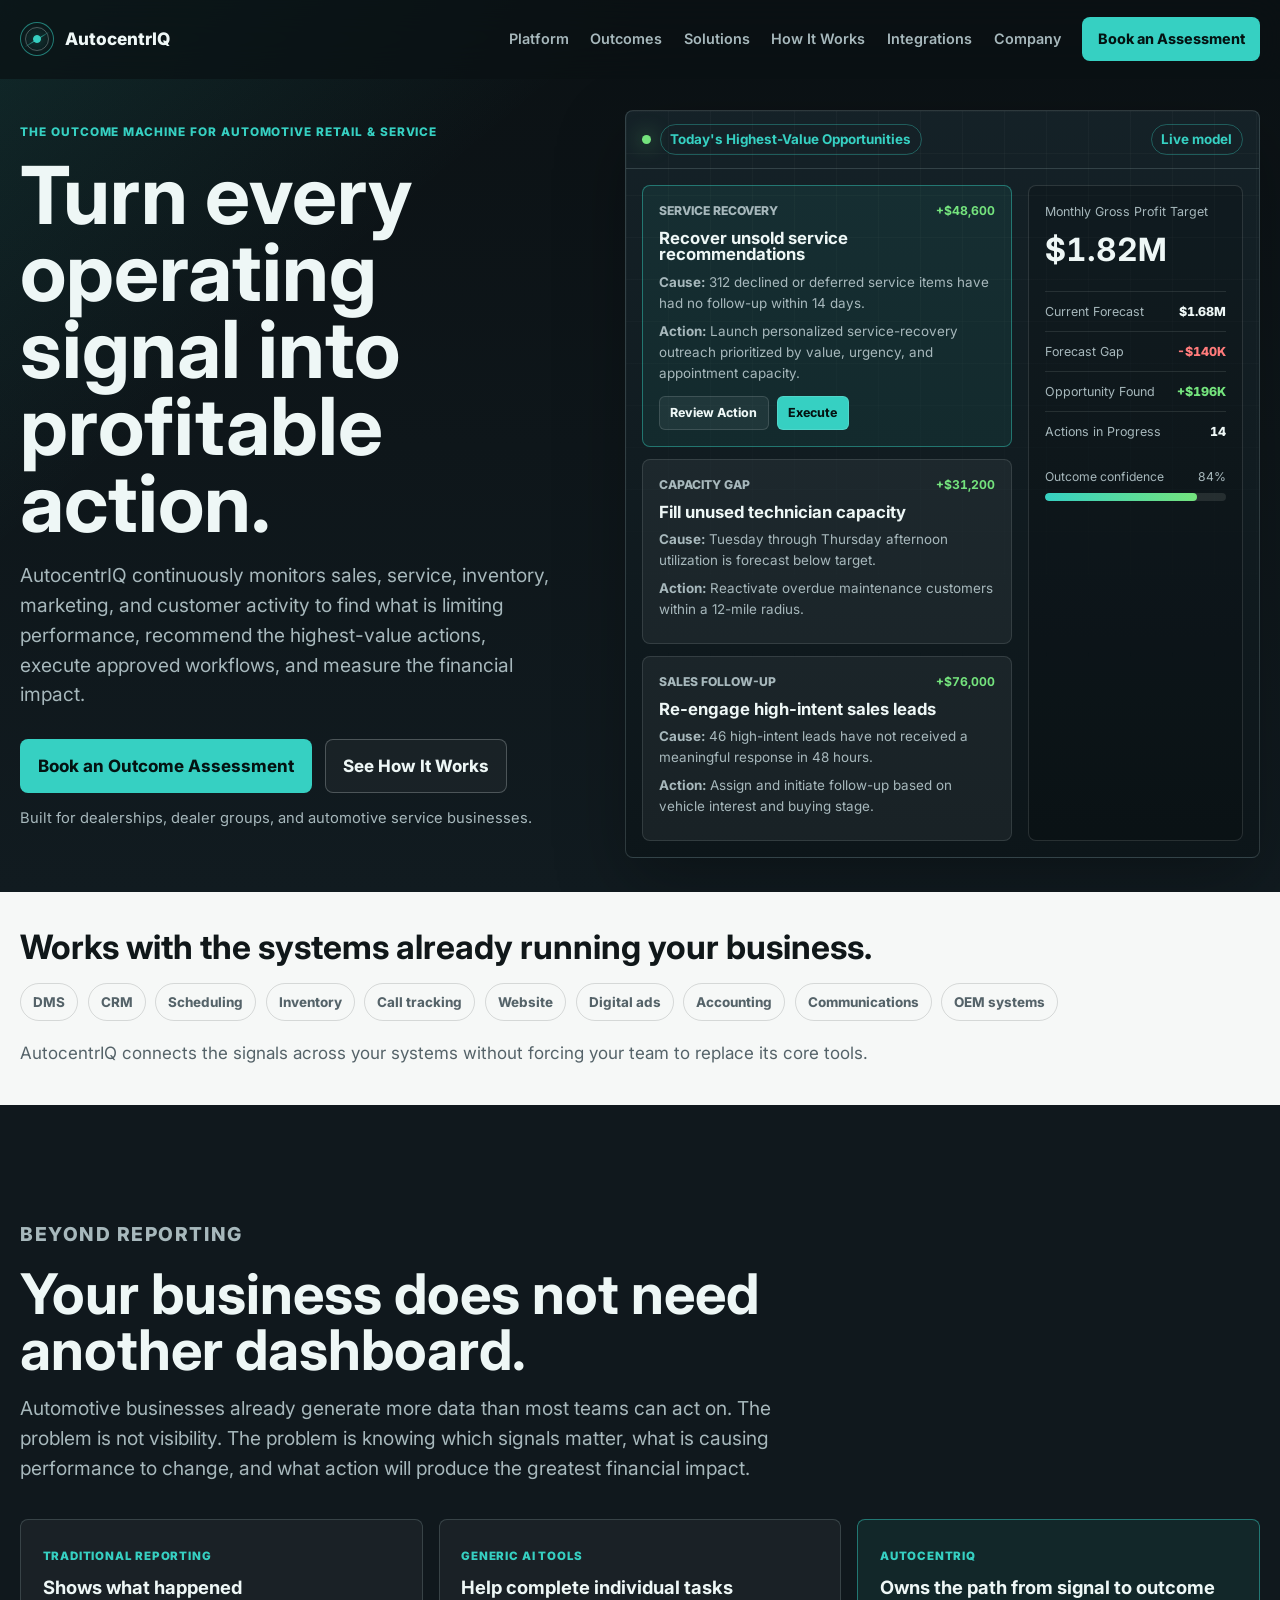
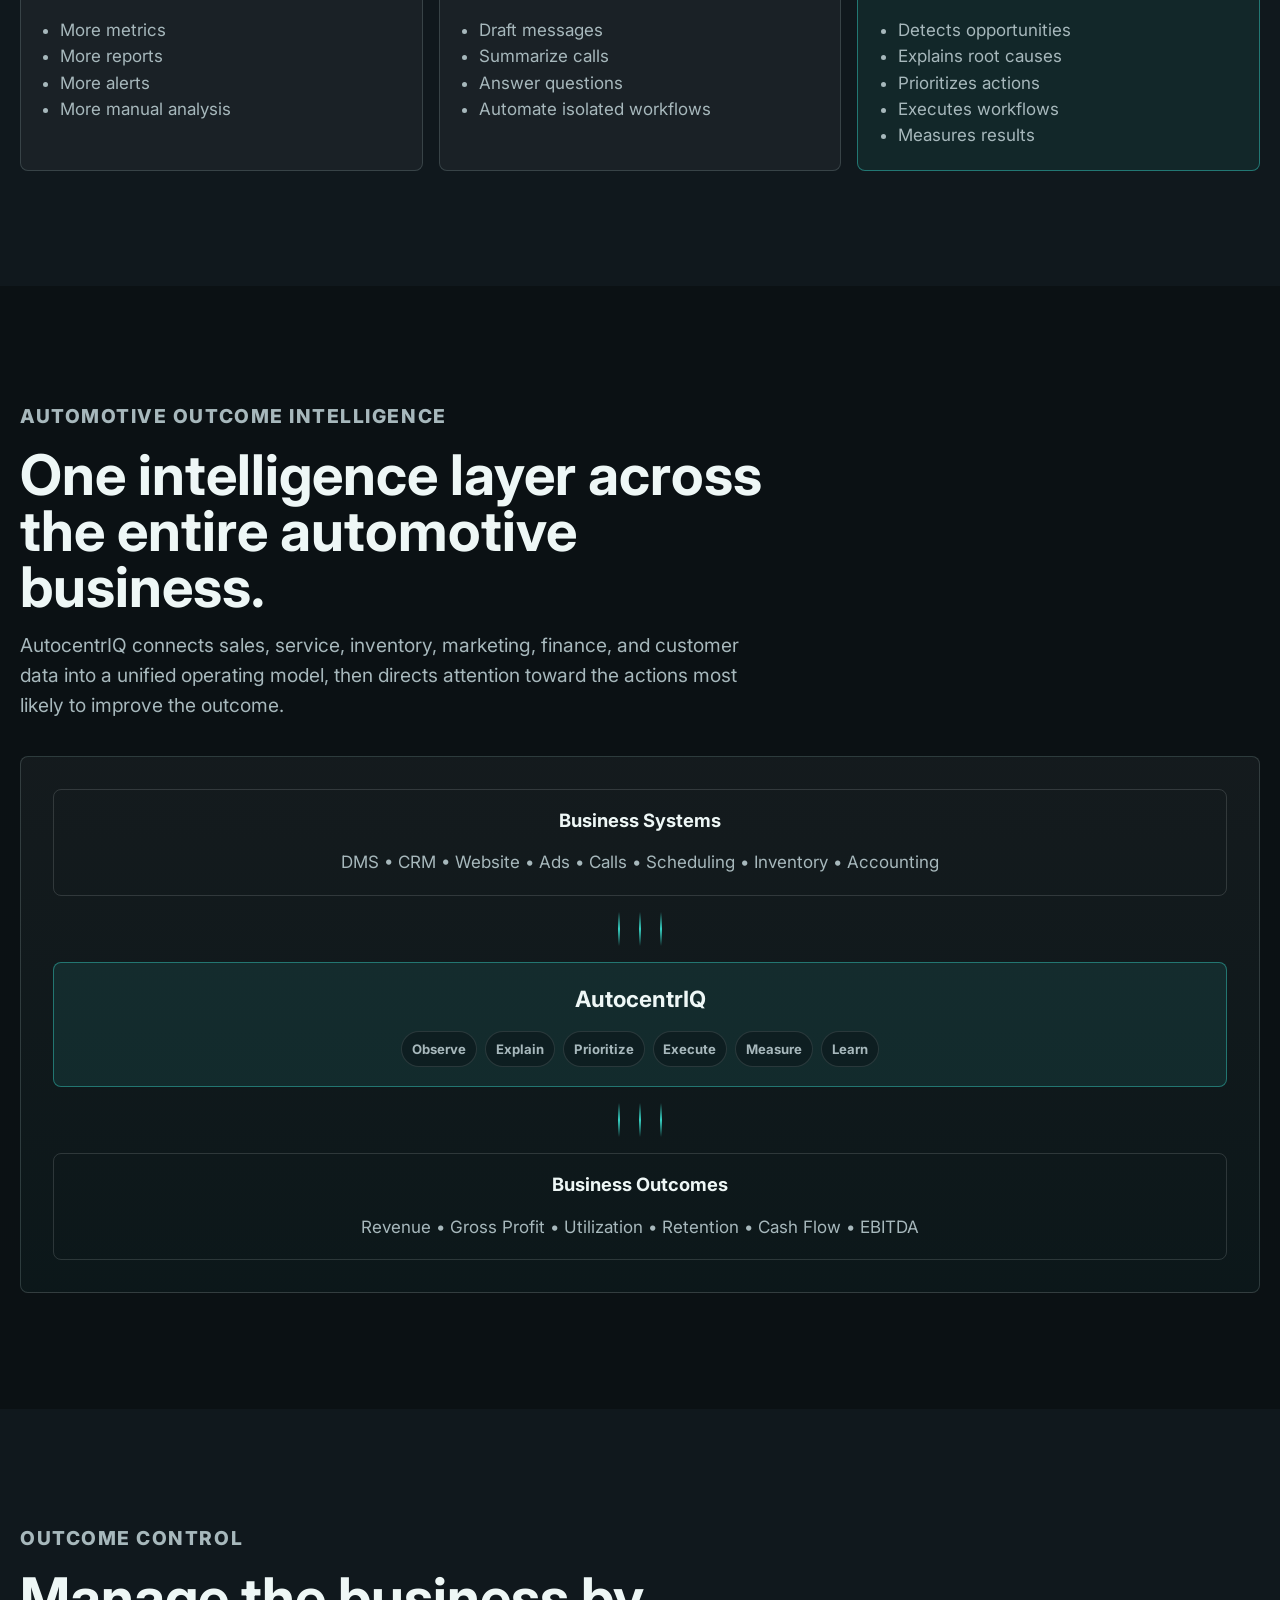
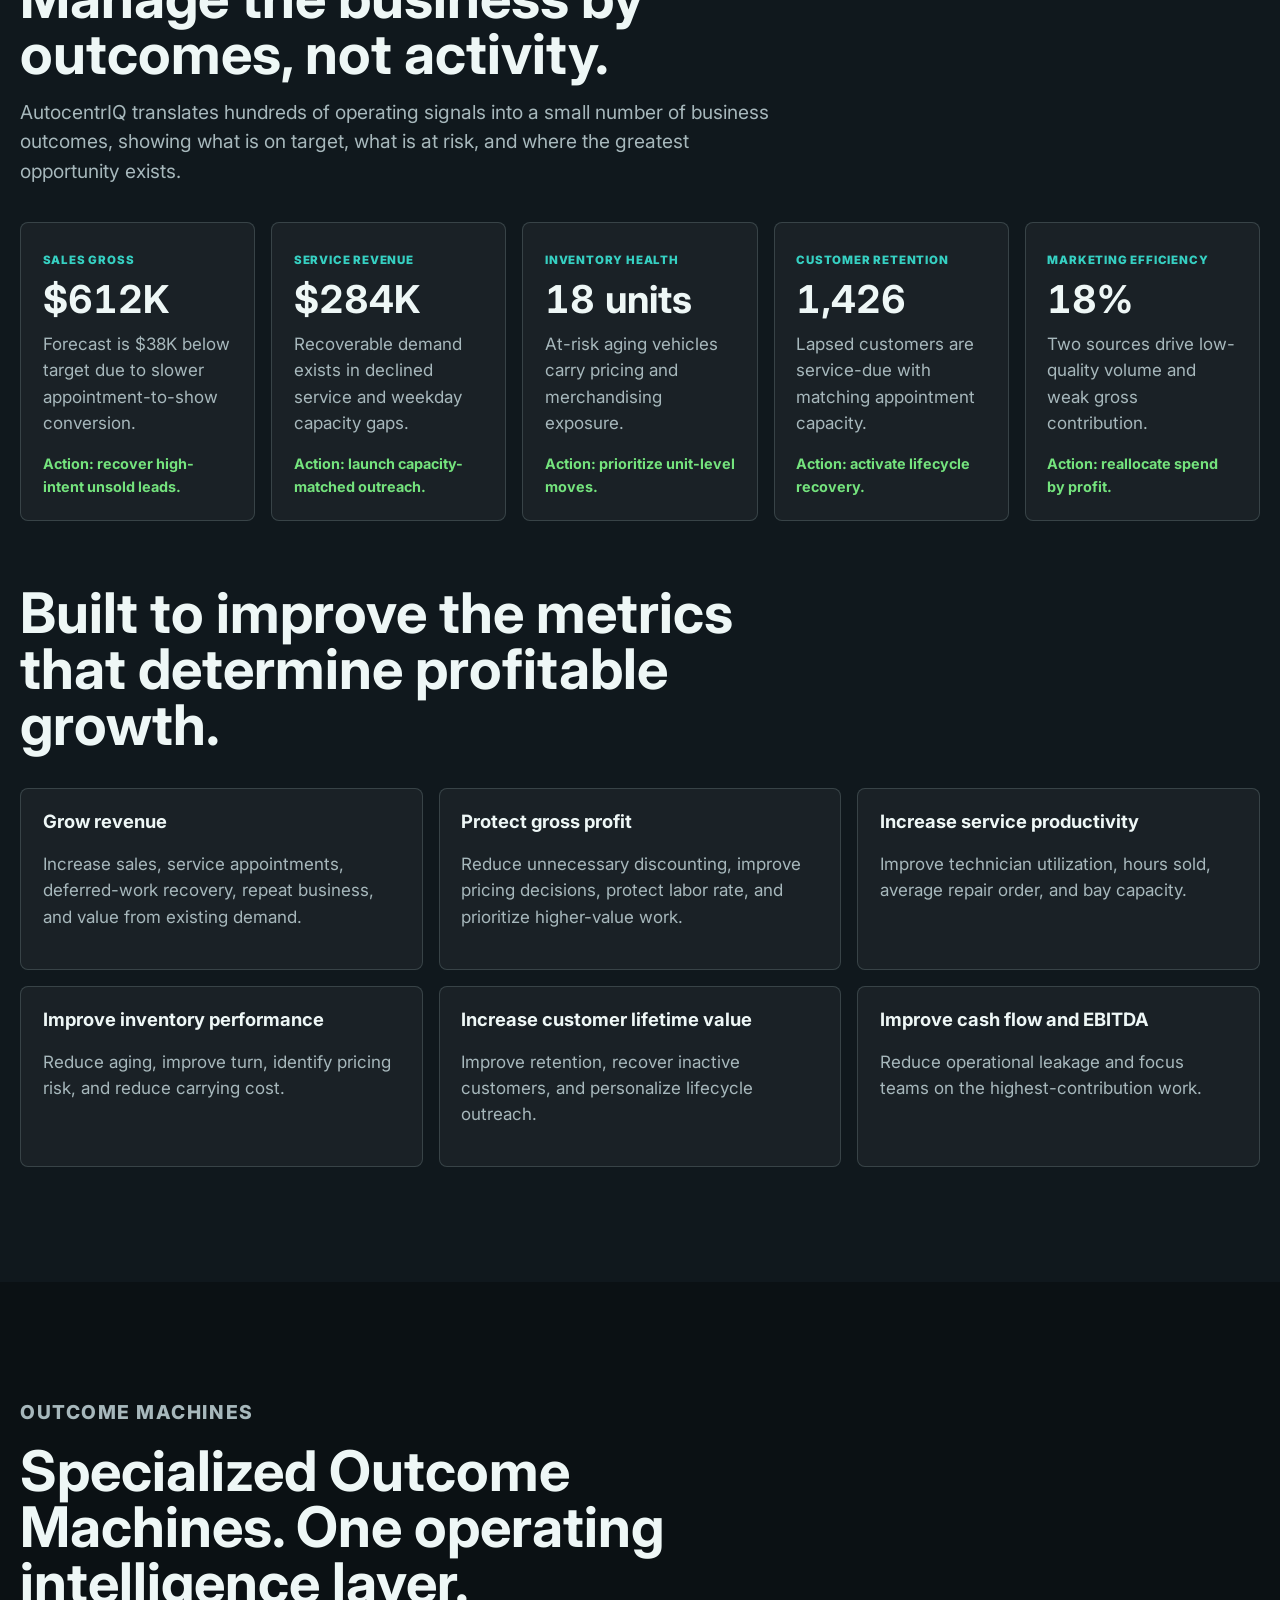
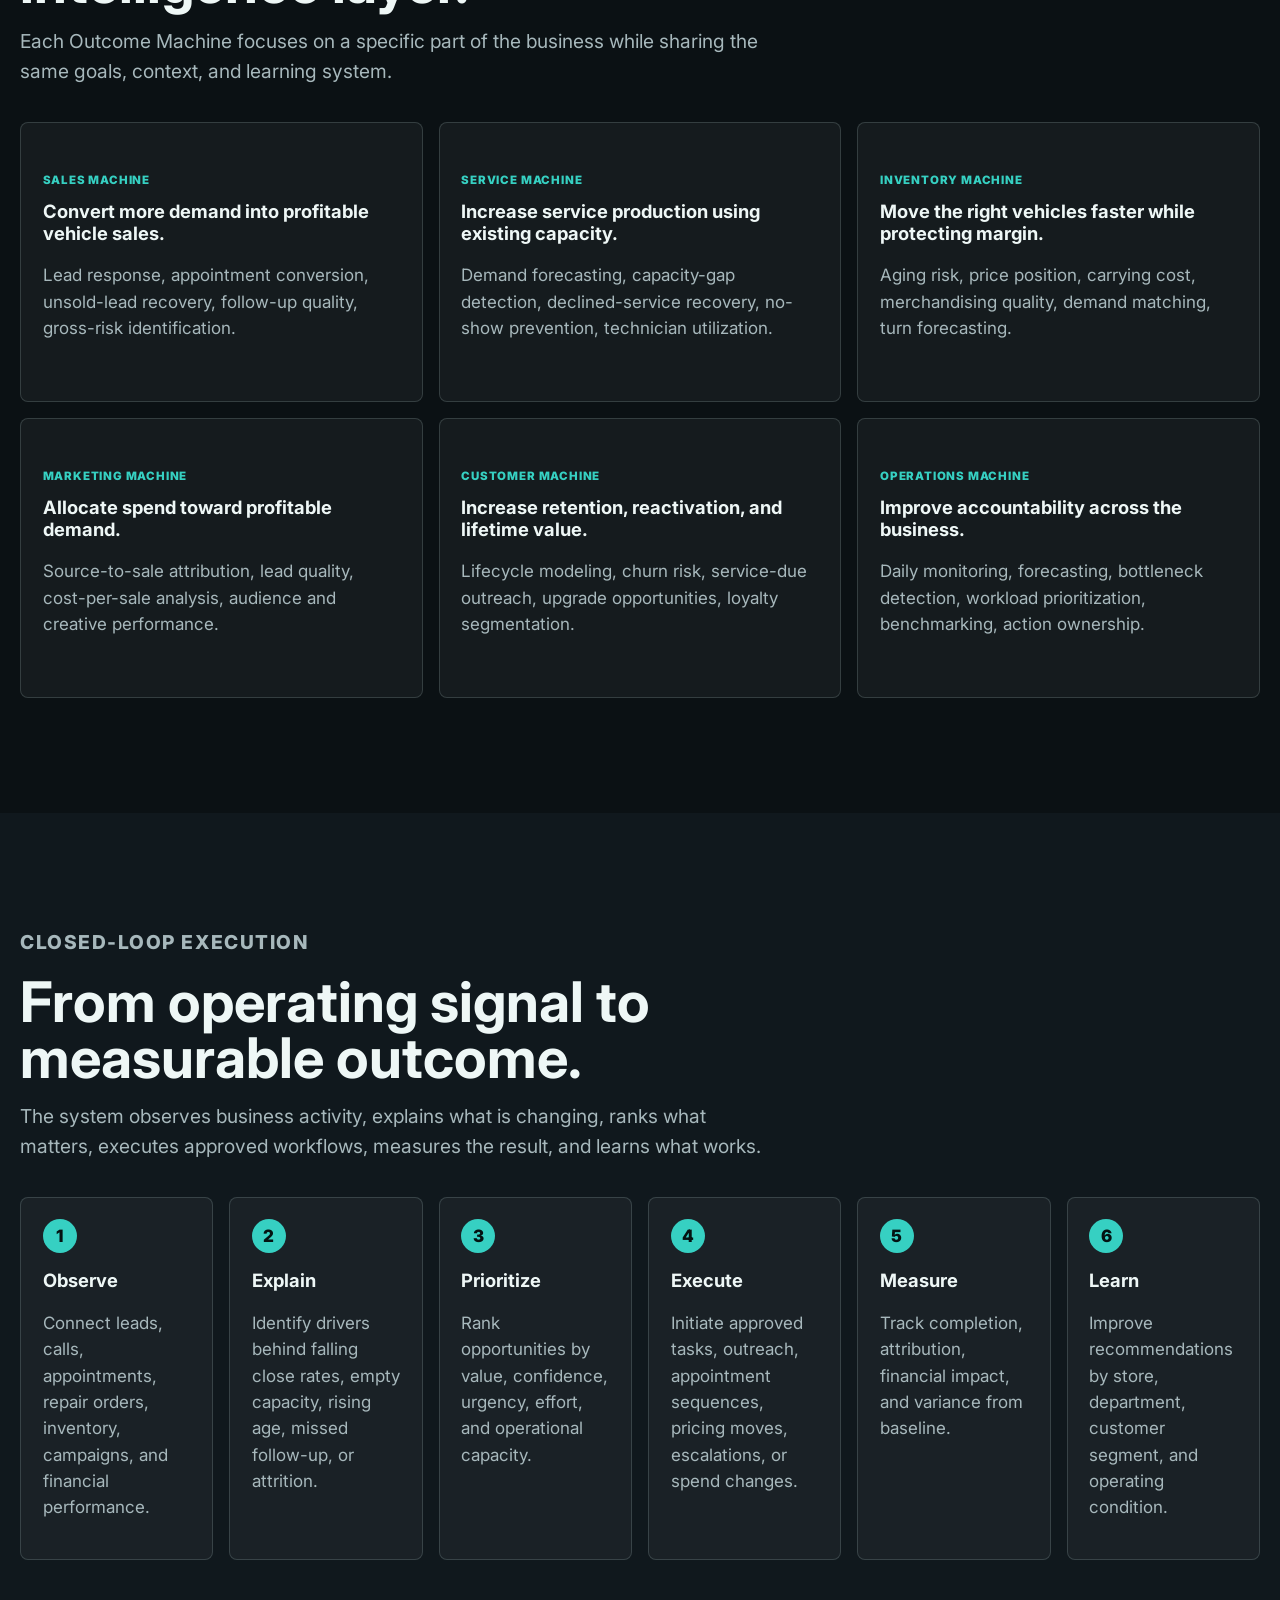
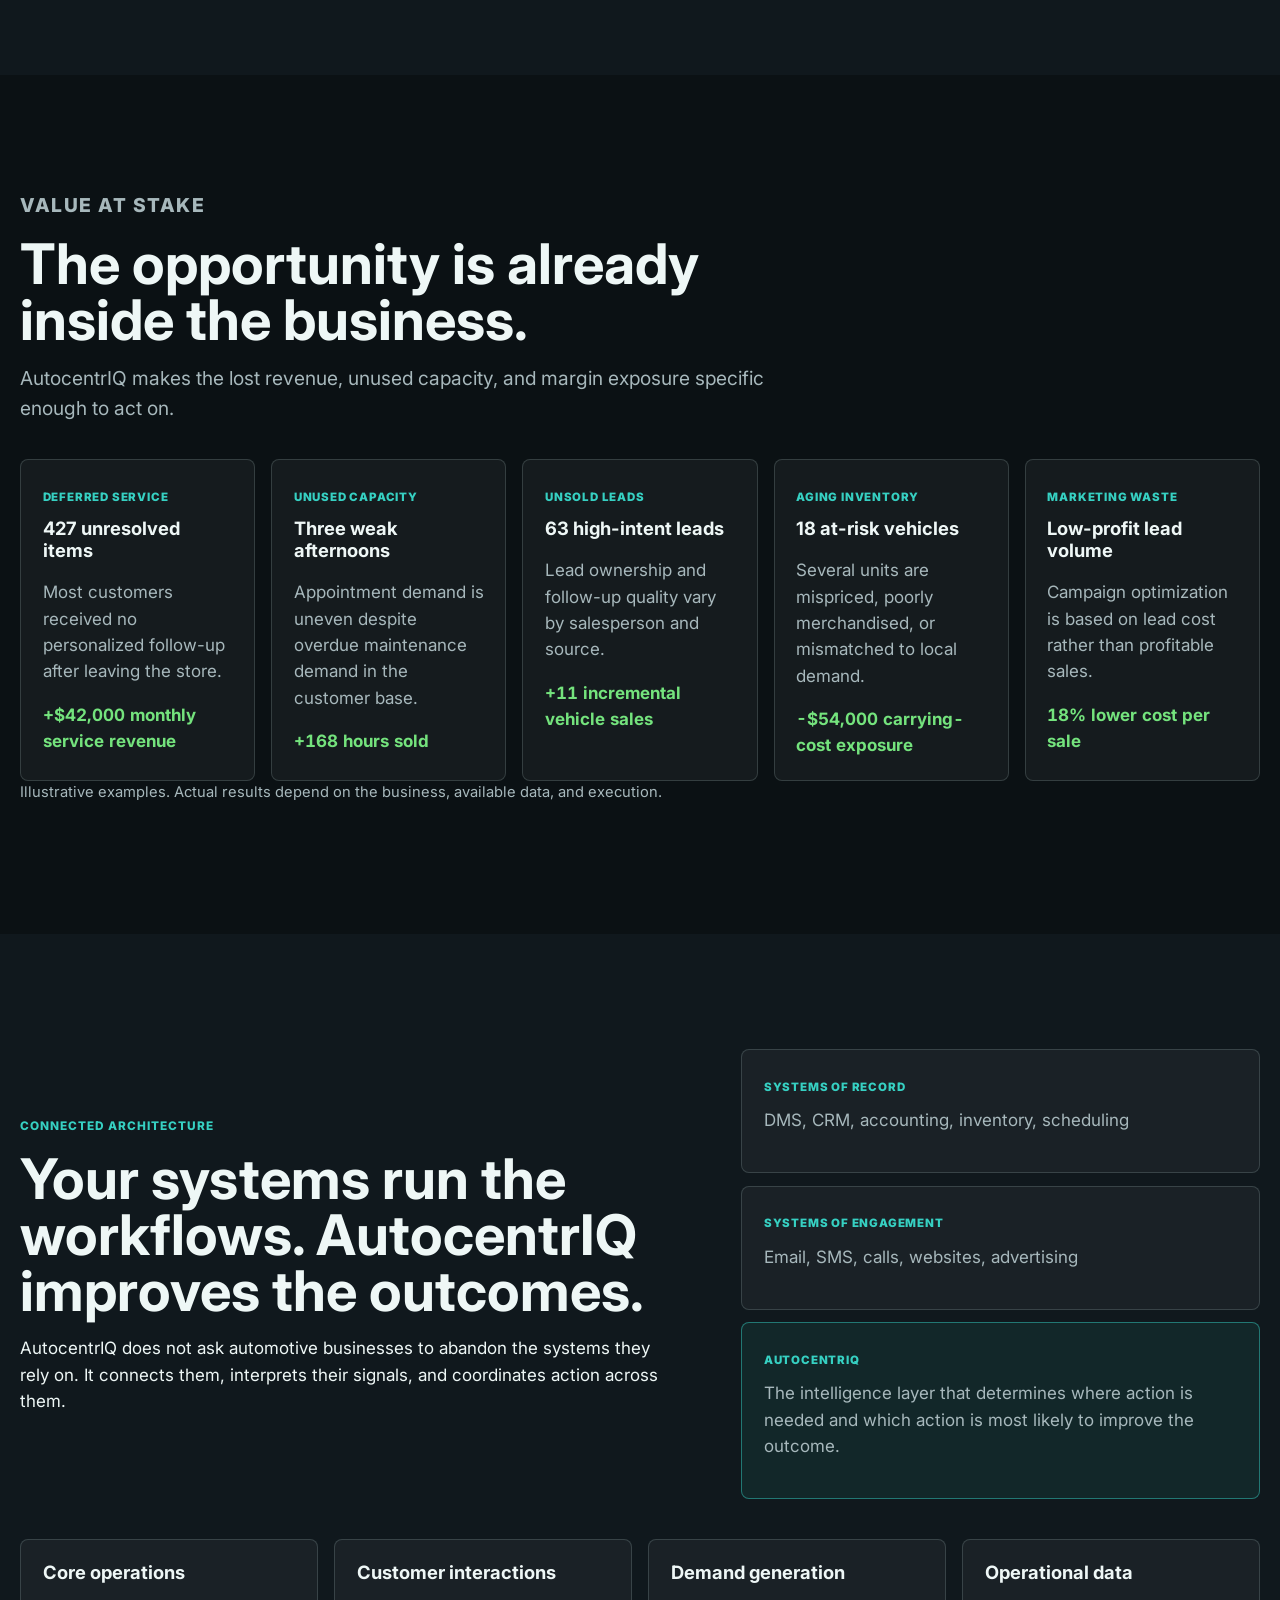
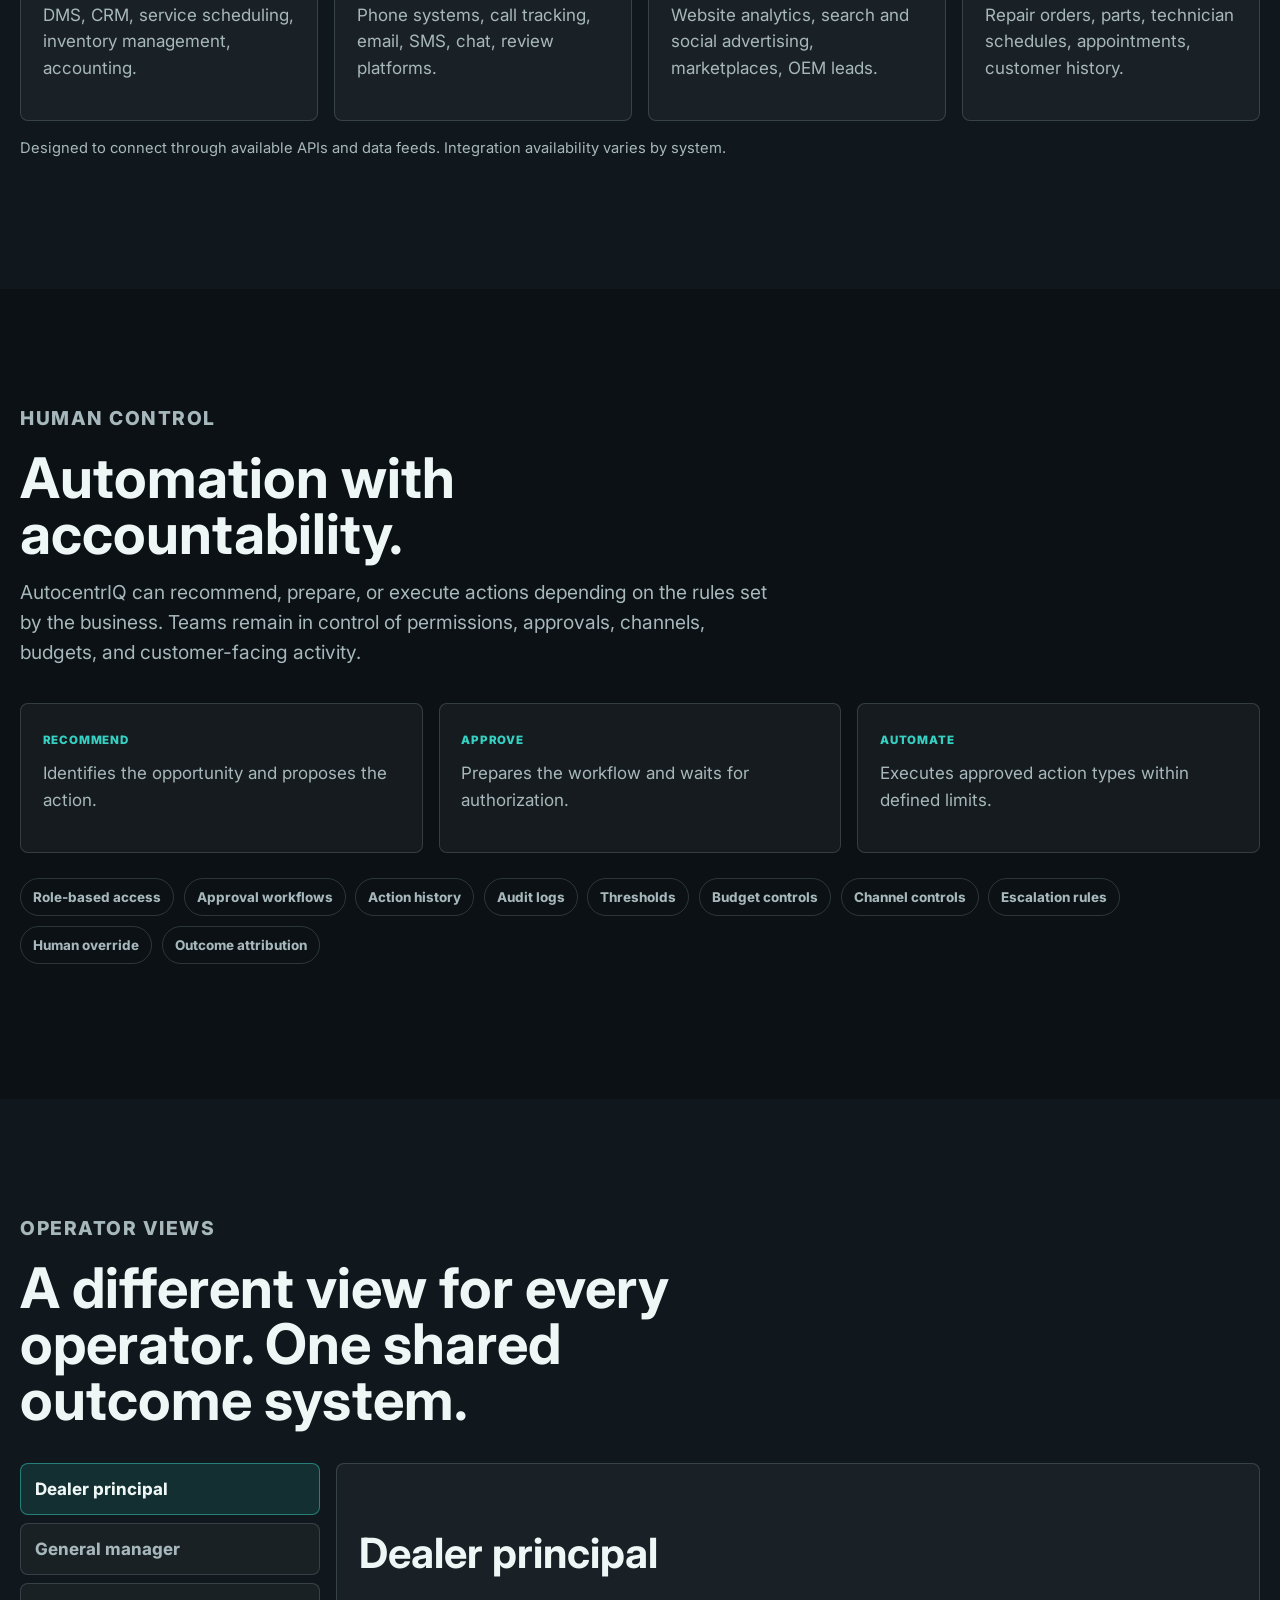
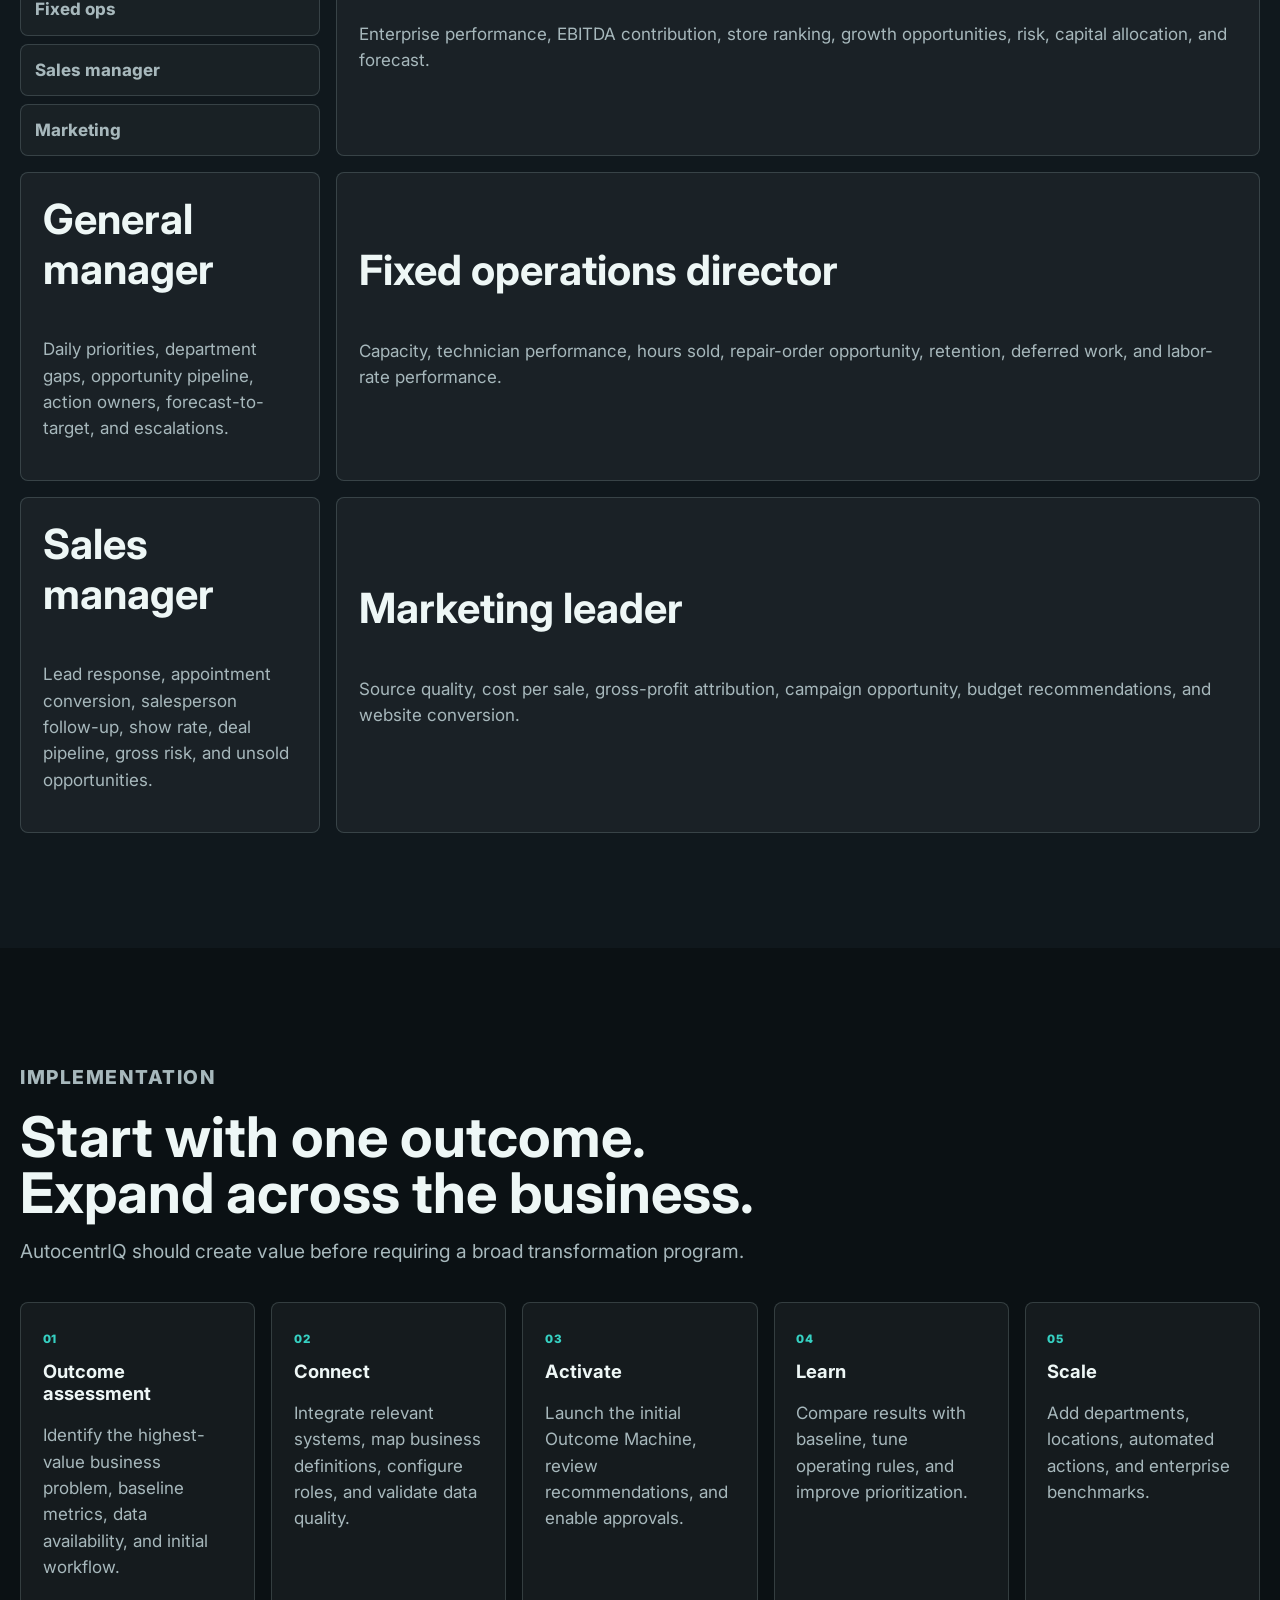
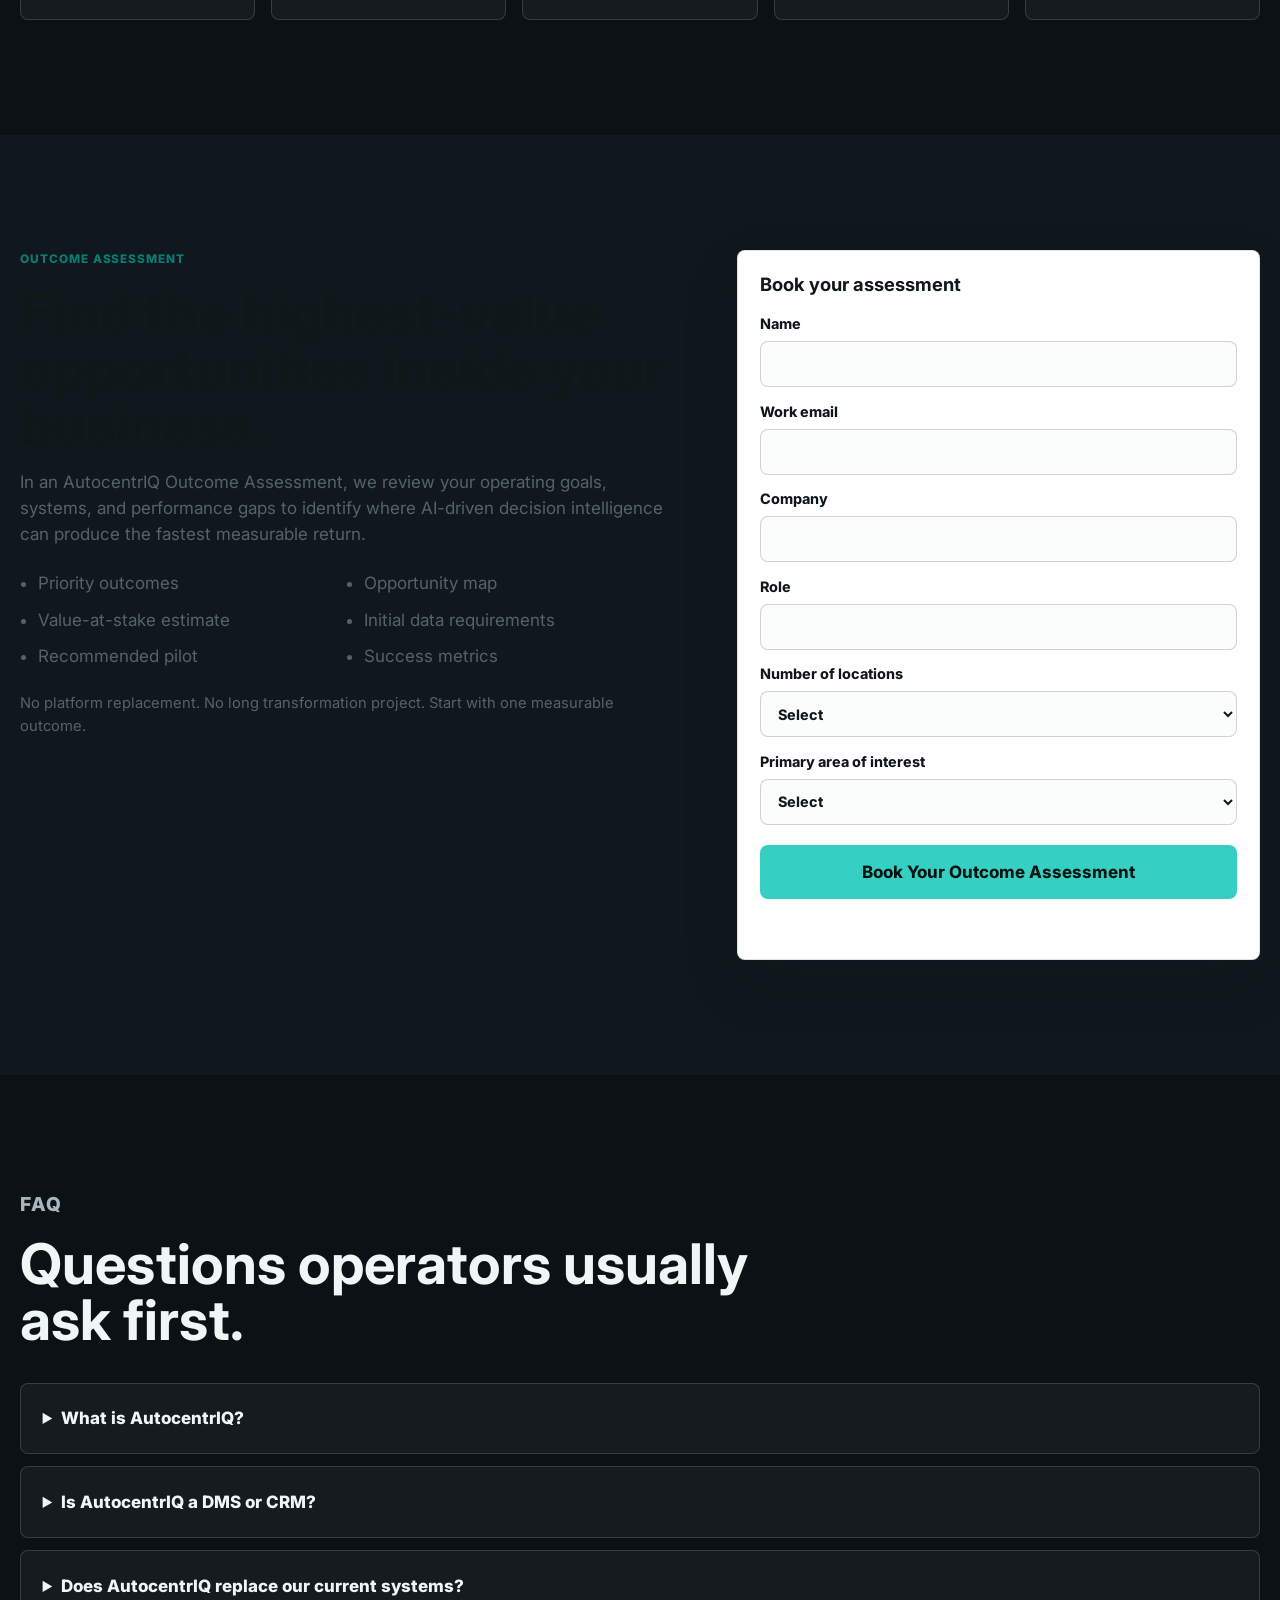
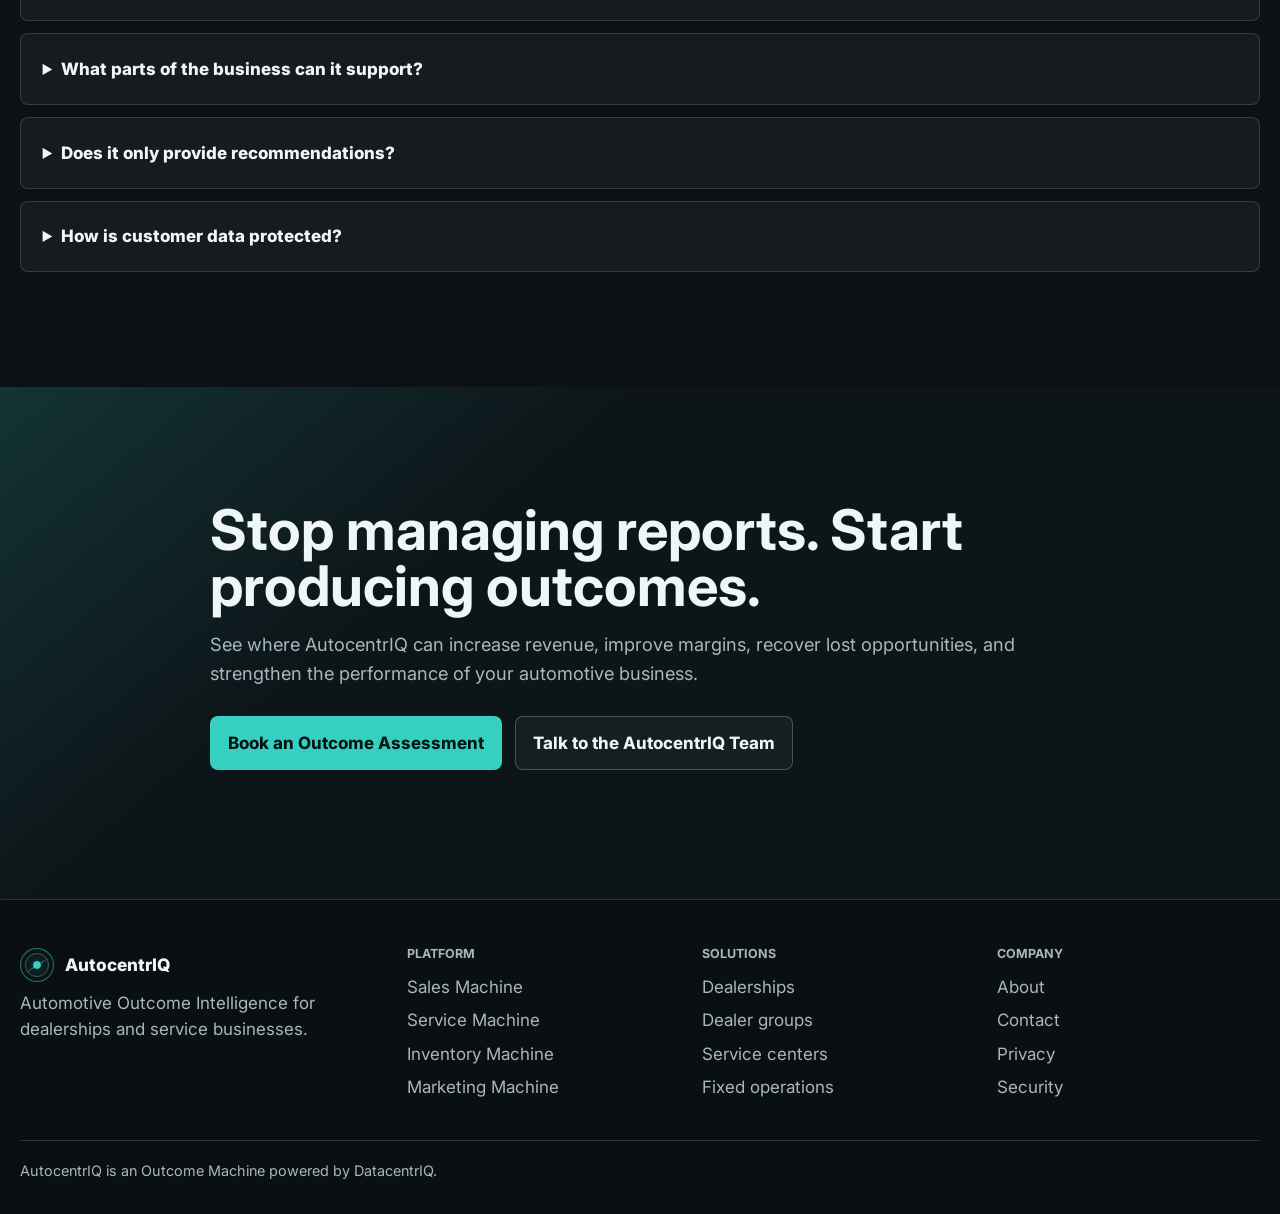
==== index.html @ 73858bc9 "Create AutocentrIQ landing page" ====
<!doctype html>
<html lang="en">
  <head>
    <meta charset="utf-8">
    <meta name="viewport" content="width=device-width, initial-scale=1">
    <title>AutocentrIQ | Automotive Outcome Intelligence</title>
    <meta
      name="description"
      content="AutocentrIQ helps dealerships and automotive service businesses increase revenue, protect margins, improve utilization, recover lost opportunities, and drive profitable growth."
    >
    <meta name="theme-color" content="#0b1114">
    <meta property="og:title" content="AutocentrIQ | Automotive Outcome Intelligence">
    <meta
      property="og:description"
      content="Turn every operating signal into profitable action with the Outcome Machine for automotive retail and service."
    >
    <meta property="og:type" content="website">
    <link rel="preconnect" href="https://fonts.googleapis.com">
    <link rel="preconnect" href="https://fonts.gstatic.com" crossorigin>
    <link href="https://fonts.googleapis.com/css2?family=Inter:wght@400;500;600;700;800&display=swap" rel="stylesheet">
    <link rel="stylesheet" href="styles.css">
    <script type="application/ld+json">
      {
        "@context": "https://schema.org",
        "@type": "SoftwareApplication",
        "name": "AutocentrIQ",
        "applicationCategory": "BusinessApplication",
        "operatingSystem": "Web",
        "description": "Automotive Outcome Intelligence for dealerships and service businesses.",
        "offers": {
          "@type": "Offer",
          "price": "0",
          "priceCurrency": "USD",
          "description": "Outcome Assessment consultation"
        }
      }
    </script>
  </head>
  <body>
    <a class="skip-link" href="#main">Skip to content</a>
    <header class="site-header" data-header>
      <nav class="nav shell" aria-label="Primary navigation">
        <a class="brand" href="#top" aria-label="AutocentrIQ home">
          <span class="brand-mark" aria-hidden="true">
            <span></span>
          </span>
          <span>AutocentrIQ</span>
        </a>
        <button class="menu-toggle" type="button" aria-expanded="false" aria-controls="mobile-menu" data-menu-toggle>
          <span class="sr-only">Open navigation</span>
          <span></span>
          <span></span>
          <span></span>
        </button>
        <div class="nav-links" id="mobile-menu" data-menu>
          <a href="#platform">Platform</a>
          <a href="#outcomes">Outcomes</a>
          <a href="#solutions">Solutions</a>
          <a href="#workflow">How It Works</a>
          <a href="#integrations">Integrations</a>
          <a href="#company">Company</a>
          <a class="button button-small button-primary" href="#assessment">Book an Assessment</a>
        </div>
      </nav>
    </header>

    <main id="main">
      <section class="hero" id="top">
        <div class="hero-grid shell">
          <div class="hero-copy">
            <p class="eyebrow">The Outcome Machine for Automotive Retail &amp; Service</p>
            <h1>Turn every operating signal into profitable action.</h1>
            <p class="hero-lede">
              AutocentrIQ continuously monitors sales, service, inventory, marketing, and customer activity to find what is limiting performance, recommend the highest-value actions, execute approved workflows, and measure the financial impact.
            </p>
            <div class="hero-actions">
              <a class="button button-primary" href="#assessment">Book an Outcome Assessment</a>
              <a class="button button-secondary" href="#workflow">See How It Works</a>
            </div>
            <p class="microcopy">Built for dealerships, dealer groups, and automotive service businesses.</p>
          </div>

          <div class="hero-visual" aria-label="AutocentrIQ product preview showing today's highest-value opportunities">
            <div class="product-shell">
              <div class="product-topbar">
                <div>
                  <span class="status-dot"></span>
                  <span>Today&apos;s Highest-Value Opportunities</span>
                </div>
                <span class="live-pill">Live model</span>
              </div>
              <div class="product-grid">
                <div class="opportunity-stack">
                  <article class="opportunity-card active">
                    <div class="card-head">
                      <span>Service Recovery</span>
                      <strong>+$48,600</strong>
                    </div>
                    <h2>Recover unsold service recommendations</h2>
                    <p><b>Cause:</b> 312 declined or deferred service items have had no follow-up within 14 days.</p>
                    <p><b>Action:</b> Launch personalized service-recovery outreach prioritized by value, urgency, and appointment capacity.</p>
                    <div class="card-actions">
                      <button type="button">Review Action</button>
                      <button type="button">Execute</button>
                    </div>
                  </article>
                  <article class="opportunity-card">
                    <div class="card-head">
                      <span>Capacity Gap</span>
                      <strong>+$31,200</strong>
                    </div>
                    <h2>Fill unused technician capacity</h2>
                    <p><b>Cause:</b> Tuesday through Thursday afternoon utilization is forecast below target.</p>
                    <p><b>Action:</b> Reactivate overdue maintenance customers within a 12-mile radius.</p>
                  </article>
                  <article class="opportunity-card">
                    <div class="card-head">
                      <span>Sales Follow-Up</span>
                      <strong>+$76,000</strong>
                    </div>
                    <h2>Re-engage high-intent sales leads</h2>
                    <p><b>Cause:</b> 46 high-intent leads have not received a meaningful response in 48 hours.</p>
                    <p><b>Action:</b> Assign and initiate follow-up based on vehicle interest and buying stage.</p>
                  </article>
                </div>
                <aside class="forecast-panel">
                  <p>Monthly Gross Profit Target</p>
                  <strong>$1.82M</strong>
                  <dl>
                    <div><dt>Current Forecast</dt><dd>$1.68M</dd></div>
                    <div><dt>Forecast Gap</dt><dd class="risk">-$140K</dd></div>
                    <div><dt>Opportunity Found</dt><dd class="positive">+$196K</dd></div>
                    <div><dt>Actions in Progress</dt><dd>14</dd></div>
                  </dl>
                  <div class="progress-label">
                    <span>Outcome confidence</span>
                    <span>84%</span>
                  </div>
                  <div class="progress-bar" aria-hidden="true"><span></span></div>
                </aside>
              </div>
            </div>
          </div>
        </div>
      </section>

      <section class="integration-strip" aria-labelledby="systems-headline">
        <div class="shell">
          <h2 id="systems-headline">Works with the systems already running your business.</h2>
          <div class="system-grid">
            <span>DMS</span><span>CRM</span><span>Scheduling</span><span>Inventory</span><span>Call tracking</span>
            <span>Website</span><span>Digital ads</span><span>Accounting</span><span>Communications</span><span>OEM systems</span>
          </div>
          <p>AutocentrIQ connects the signals across your systems without forcing your team to replace its core tools.</p>
        </div>
      </section>

      <section class="section" id="platform">
        <div class="shell">
          <div class="section-intro">
            <p class="eyebrow">Beyond reporting</p>
            <h2>Your business does not need another dashboard.</h2>
            <p>Automotive businesses already generate more data than most teams can act on. The problem is not visibility. The problem is knowing which signals matter, what is causing performance to change, and what action will produce the greatest financial impact.</p>
          </div>
          <div class="comparison-grid">
            <article>
              <span>Traditional reporting</span>
              <h3>Shows what happened</h3>
              <ul>
                <li>More metrics</li>
                <li>More reports</li>
                <li>More alerts</li>
                <li>More manual analysis</li>
              </ul>
            </article>
            <article>
              <span>Generic AI tools</span>
              <h3>Help complete individual tasks</h3>
              <ul>
                <li>Draft messages</li>
                <li>Summarize calls</li>
                <li>Answer questions</li>
                <li>Automate isolated workflows</li>
              </ul>
            </article>
            <article class="featured-card">
              <span>AutocentrIQ</span>
              <h3>Owns the path from signal to outcome</h3>
              <ul>
                <li>Detects opportunities</li>
                <li>Explains root causes</li>
                <li>Prioritizes actions</li>
                <li>Executes workflows</li>
                <li>Measures results</li>
              </ul>
            </article>
          </div>
        </div>
      </section>

      <section class="section architecture">
        <div class="shell">
          <div class="section-intro">
            <p class="eyebrow">Automotive Outcome Intelligence</p>
            <h2>One intelligence layer across the entire automotive business.</h2>
            <p>AutocentrIQ connects sales, service, inventory, marketing, finance, and customer data into a unified operating model, then directs attention toward the actions most likely to improve the outcome.</p>
          </div>
          <div class="signal-diagram" role="img" aria-label="Business systems flow into AutocentrIQ, which observes, explains, prioritizes, executes, measures, and learns to produce business outcomes.">
            <div class="diagram-row">
              <h3>Business Systems</h3>
              <p>DMS • CRM • Website • Ads • Calls • Scheduling • Inventory • Accounting</p>
            </div>
            <div class="flow-lines" aria-hidden="true"><span></span><span></span><span></span></div>
            <div class="iq-layer">
              <strong>AutocentrIQ</strong>
              <div>
                <span>Observe</span><span>Explain</span><span>Prioritize</span><span>Execute</span><span>Measure</span><span>Learn</span>
              </div>
            </div>
            <div class="flow-lines down" aria-hidden="true"><span></span><span></span><span></span></div>
            <div class="diagram-row outcomes-row">
              <h3>Business Outcomes</h3>
              <p>Revenue • Gross Profit • Utilization • Retention • Cash Flow • EBITDA</p>
            </div>
          </div>
        </div>
      </section>

      <section class="section dashboard-section" id="outcomes">
        <div class="shell">
          <div class="section-intro">
            <p class="eyebrow">Outcome control</p>
            <h2>Manage the business by outcomes, not activity.</h2>
            <p>AutocentrIQ translates hundreds of operating signals into a small number of business outcomes, showing what is on target, what is at risk, and where the greatest opportunity exists.</p>
          </div>
          <div class="dashboard-grid">
            <article>
              <span>Sales Gross</span>
              <strong>$612K</strong>
              <p>Forecast is $38K below target due to slower appointment-to-show conversion.</p>
              <b>Action: recover high-intent unsold leads.</b>
            </article>
            <article>
              <span>Service Revenue</span>
              <strong>$284K</strong>
              <p>Recoverable demand exists in declined service and weekday capacity gaps.</p>
              <b>Action: launch capacity-matched outreach.</b>
            </article>
            <article>
              <span>Inventory Health</span>
              <strong>18 units</strong>
              <p>At-risk aging vehicles carry pricing and merchandising exposure.</p>
              <b>Action: prioritize unit-level moves.</b>
            </article>
            <article>
              <span>Customer Retention</span>
              <strong>1,426</strong>
              <p>Lapsed customers are service-due with matching appointment capacity.</p>
              <b>Action: activate lifecycle recovery.</b>
            </article>
            <article>
              <span>Marketing Efficiency</span>
              <strong>18%</strong>
              <p>Two sources drive low-quality volume and weak gross contribution.</p>
              <b>Action: reallocate spend by profit.</b>
            </article>
          </div>

          <div class="outcome-list">
            <div class="section-intro compact">
              <h2>Built to improve the metrics that determine profitable growth.</h2>
            </div>
            <div class="outcome-grid">
              <article><h3>Grow revenue</h3><p>Increase sales, service appointments, deferred-work recovery, repeat business, and value from existing demand.</p></article>
              <article><h3>Protect gross profit</h3><p>Reduce unnecessary discounting, improve pricing decisions, protect labor rate, and prioritize higher-value work.</p></article>
              <article><h3>Increase service productivity</h3><p>Improve technician utilization, hours sold, average repair order, and bay capacity.</p></article>
              <article><h3>Improve inventory performance</h3><p>Reduce aging, improve turn, identify pricing risk, and reduce carrying cost.</p></article>
              <article><h3>Increase customer lifetime value</h3><p>Improve retention, recover inactive customers, and personalize lifecycle outreach.</p></article>
              <article><h3>Improve cash flow and EBITDA</h3><p>Reduce operational leakage and focus teams on the highest-contribution work.</p></article>
            </div>
          </div>
        </div>
      </section>

      <section class="section machines" id="solutions">
        <div class="shell">
          <div class="section-intro">
            <p class="eyebrow">Outcome Machines</p>
            <h2>Specialized Outcome Machines. One operating intelligence layer.</h2>
            <p>Each Outcome Machine focuses on a specific part of the business while sharing the same goals, context, and learning system.</p>
          </div>
          <div class="machine-grid">
            <button class="machine-card" type="button" aria-expanded="false">
              <span>Sales Machine</span>
              <h3>Convert more demand into profitable vehicle sales.</h3>
              <p>Lead response, appointment conversion, unsold-lead recovery, follow-up quality, gross-risk identification.</p>
              <div><b>Sample action:</b> reassign 22 high-intent leads worth +$64K gross opportunity.</div>
            </button>
            <button class="machine-card" type="button" aria-expanded="false">
              <span>Service Machine</span>
              <h3>Increase service production using existing capacity.</h3>
              <p>Demand forecasting, capacity-gap detection, declined-service recovery, no-show prevention, technician utilization.</p>
              <div><b>Sample action:</b> fill 42 open labor hours with overdue maintenance demand.</div>
            </button>
            <button class="machine-card" type="button" aria-expanded="false">
              <span>Inventory Machine</span>
              <h3>Move the right vehicles faster while protecting margin.</h3>
              <p>Aging risk, price position, carrying cost, merchandising quality, demand matching, turn forecasting.</p>
              <div><b>Sample action:</b> protect $54K in carrying-cost exposure across 18 units.</div>
            </button>
            <button class="machine-card" type="button" aria-expanded="false">
              <span>Marketing Machine</span>
              <h3>Allocate spend toward profitable demand.</h3>
              <p>Source-to-sale attribution, lead quality, cost-per-sale analysis, audience and creative performance.</p>
              <div><b>Sample action:</b> shift budget from low-conversion volume to high-gross sources.</div>
            </button>
            <button class="machine-card" type="button" aria-expanded="false">
              <span>Customer Machine</span>
              <h3>Increase retention, reactivation, and lifetime value.</h3>
              <p>Lifecycle modeling, churn risk, service-due outreach, upgrade opportunities, loyalty segmentation.</p>
              <div><b>Sample action:</b> reactivate 1,426 lapsed customers by service need and value.</div>
            </button>
            <button class="machine-card" type="button" aria-expanded="false">
              <span>Operations Machine</span>
              <h3>Improve accountability across the business.</h3>
              <p>Daily monitoring, forecasting, bottleneck detection, workload prioritization, benchmarking, action ownership.</p>
              <div><b>Sample action:</b> focus managers on the six gaps driving this month&apos;s EBITDA miss.</div>
            </button>
          </div>
        </div>
      </section>

      <section class="section workflow" id="workflow">
        <div class="shell">
          <div class="section-intro">
            <p class="eyebrow">Closed-loop execution</p>
            <h2>From operating signal to measurable outcome.</h2>
            <p>The system observes business activity, explains what is changing, ranks what matters, executes approved workflows, measures the result, and learns what works.</p>
          </div>
          <ol class="loop" aria-label="AutocentrIQ outcome loop">
            <li><span>1</span><h3>Observe</h3><p>Connect leads, calls, appointments, repair orders, inventory, campaigns, and financial performance.</p></li>
            <li><span>2</span><h3>Explain</h3><p>Identify drivers behind falling close rates, empty capacity, rising age, missed follow-up, or attrition.</p></li>
            <li><span>3</span><h3>Prioritize</h3><p>Rank opportunities by value, confidence, urgency, effort, and operational capacity.</p></li>
            <li><span>4</span><h3>Execute</h3><p>Initiate approved tasks, outreach, appointment sequences, pricing moves, escalations, or spend changes.</p></li>
            <li><span>5</span><h3>Measure</h3><p>Track completion, attribution, financial impact, and variance from baseline.</p></li>
            <li><span>6</span><h3>Learn</h3><p>Improve recommendations by store, department, customer segment, and operating condition.</p></li>
          </ol>
        </div>
      </section>

      <section class="section opportunity-section">
        <div class="shell">
          <div class="section-intro">
            <p class="eyebrow">Value at stake</p>
            <h2>The opportunity is already inside the business.</h2>
            <p>AutocentrIQ makes the lost revenue, unused capacity, and margin exposure specific enough to act on.</p>
          </div>
          <div class="example-grid">
            <article><span>Deferred service</span><h3>427 unresolved items</h3><p>Most customers received no personalized follow-up after leaving the store.</p><strong>+$42,000 monthly service revenue</strong></article>
            <article><span>Unused capacity</span><h3>Three weak afternoons</h3><p>Appointment demand is uneven despite overdue maintenance demand in the customer base.</p><strong>+168 hours sold</strong></article>
            <article><span>Unsold leads</span><h3>63 high-intent leads</h3><p>Lead ownership and follow-up quality vary by salesperson and source.</p><strong>+11 incremental vehicle sales</strong></article>
            <article><span>Aging inventory</span><h3>18 at-risk vehicles</h3><p>Several units are mispriced, poorly merchandised, or mismatched to local demand.</p><strong>-$54,000 carrying-cost exposure</strong></article>
            <article><span>Marketing waste</span><h3>Low-profit lead volume</h3><p>Campaign optimization is based on lead cost rather than profitable sales.</p><strong>18% lower cost per sale</strong></article>
          </div>
          <p class="disclaimer">Illustrative examples. Actual results depend on the business, available data, and execution.</p>
        </div>
      </section>

      <section class="section systems" id="integrations">
        <div class="shell split">
          <div>
            <p class="eyebrow">Connected architecture</p>
            <h2>Your systems run the workflows. AutocentrIQ improves the outcomes.</h2>
            <p>AutocentrIQ does not ask automotive businesses to abandon the systems they rely on. It connects them, interprets their signals, and coordinates action across them.</p>
          </div>
          <div class="stack-visual">
            <article><span>Systems of record</span><p>DMS, CRM, accounting, inventory, scheduling</p></article>
            <article><span>Systems of engagement</span><p>Email, SMS, calls, websites, advertising</p></article>
            <article class="featured-card"><span>AutocentrIQ</span><p>The intelligence layer that determines where action is needed and which action is most likely to improve the outcome.</p></article>
          </div>
        </div>
        <div class="shell integration-groups">
          <article><h3>Core operations</h3><p>DMS, CRM, service scheduling, inventory management, accounting.</p></article>
          <article><h3>Customer interactions</h3><p>Phone systems, call tracking, email, SMS, chat, review platforms.</p></article>
          <article><h3>Demand generation</h3><p>Website analytics, search and social advertising, marketplaces, OEM leads.</p></article>
          <article><h3>Operational data</h3><p>Repair orders, parts, technician schedules, appointments, customer history.</p></article>
        </div>
        <div class="shell">
          <p class="integration-note">Designed to connect through available APIs and data feeds. Integration availability varies by system.</p>
        </div>
      </section>

      <section class="section governance">
        <div class="shell">
          <div class="section-intro">
            <p class="eyebrow">Human control</p>
            <h2>Automation with accountability.</h2>
            <p>AutocentrIQ can recommend, prepare, or execute actions depending on the rules set by the business. Teams remain in control of permissions, approvals, channels, budgets, and customer-facing activity.</p>
          </div>
          <div class="mode-grid">
            <article><span>Recommend</span><p>Identifies the opportunity and proposes the action.</p></article>
            <article><span>Approve</span><p>Prepares the workflow and waits for authorization.</p></article>
            <article><span>Automate</span><p>Executes approved action types within defined limits.</p></article>
          </div>
          <div class="governance-list">
            <span>Role-based access</span><span>Approval workflows</span><span>Action history</span><span>Audit logs</span><span>Thresholds</span><span>Budget controls</span><span>Channel controls</span><span>Escalation rules</span><span>Human override</span><span>Outcome attribution</span>
          </div>
        </div>
      </section>

      <section class="section roles" aria-labelledby="roles-title">
        <div class="shell">
          <div class="section-intro">
            <p class="eyebrow">Operator views</p>
            <h2 id="roles-title">A different view for every operator. One shared outcome system.</h2>
          </div>
          <div class="tabs" data-tabs>
            <div class="tab-list" role="tablist" aria-label="Operator use cases">
              <button role="tab" aria-selected="true" aria-controls="tab-principal" id="principal">Dealer principal</button>
              <button role="tab" aria-selected="false" aria-controls="tab-gm" id="gm">General manager</button>
              <button role="tab" aria-selected="false" aria-controls="tab-fixed" id="fixed">Fixed ops</button>
              <button role="tab" aria-selected="false" aria-controls="tab-sales" id="sales">Sales manager</button>
              <button role="tab" aria-selected="false" aria-controls="tab-marketing" id="marketing">Marketing</button>
            </div>
            <div class="tab-panel" role="tabpanel" id="tab-principal" aria-labelledby="principal"><h3>Dealer principal</h3><p>Enterprise performance, EBITDA contribution, store ranking, growth opportunities, risk, capital allocation, and forecast.</p></div>
            <div class="tab-panel" role="tabpanel" id="tab-gm" aria-labelledby="gm" hidden><h3>General manager</h3><p>Daily priorities, department gaps, opportunity pipeline, action owners, forecast-to-target, and escalations.</p></div>
            <div class="tab-panel" role="tabpanel" id="tab-fixed" aria-labelledby="fixed" hidden><h3>Fixed operations director</h3><p>Capacity, technician performance, hours sold, repair-order opportunity, retention, deferred work, and labor-rate performance.</p></div>
            <div class="tab-panel" role="tabpanel" id="tab-sales" aria-labelledby="sales" hidden><h3>Sales manager</h3><p>Lead response, appointment conversion, salesperson follow-up, show rate, deal pipeline, gross risk, and unsold opportunities.</p></div>
            <div class="tab-panel" role="tabpanel" id="tab-marketing" aria-labelledby="marketing" hidden><h3>Marketing leader</h3><p>Source quality, cost per sale, gross-profit attribution, campaign opportunity, budget recommendations, and website conversion.</p></div>
          </div>
        </div>
      </section>

      <section class="section process">
        <div class="shell">
          <div class="section-intro">
            <p class="eyebrow">Implementation</p>
            <h2>Start with one outcome. Expand across the business.</h2>
            <p>AutocentrIQ should create value before requiring a broad transformation program.</p>
          </div>
          <ol class="process-list">
            <li><span>01</span><h3>Outcome assessment</h3><p>Identify the highest-value business problem, baseline metrics, data availability, and initial workflow.</p></li>
            <li><span>02</span><h3>Connect</h3><p>Integrate relevant systems, map business definitions, configure roles, and validate data quality.</p></li>
            <li><span>03</span><h3>Activate</h3><p>Launch the initial Outcome Machine, review recommendations, and enable approvals.</p></li>
            <li><span>04</span><h3>Learn</h3><p>Compare results with baseline, tune operating rules, and improve prioritization.</p></li>
            <li><span>05</span><h3>Scale</h3><p>Add departments, locations, automated actions, and enterprise benchmarks.</p></li>
          </ol>
        </div>
      </section>

      <section class="section assessment" id="assessment">
        <div class="shell assessment-grid">
          <div>
            <p class="eyebrow">Outcome Assessment</p>
            <h2>Find the highest-value opportunities inside your business.</h2>
            <p>In an AutocentrIQ Outcome Assessment, we review your operating goals, systems, and performance gaps to identify where AI-driven decision intelligence can produce the fastest measurable return.</p>
            <ul class="deliverables">
              <li>Priority outcomes</li>
              <li>Opportunity map</li>
              <li>Value-at-stake estimate</li>
              <li>Initial data requirements</li>
              <li>Recommended pilot</li>
              <li>Success metrics</li>
            </ul>
            <p class="microcopy">No platform replacement. No long transformation project. Start with one measurable outcome.</p>
          </div>
          <form class="lead-form" data-lead-form>
            <h3>Book your assessment</h3>
            <label>Name <input name="name" autocomplete="name" required></label>
            <label>Work email <input name="email" type="email" autocomplete="email" required></label>
            <label>Company <input name="company" autocomplete="organization" required></label>
            <label>Role <input name="role" autocomplete="organization-title"></label>
            <label>Number of locations <select name="locations" required><option value="">Select</option><option>1</option><option>2-5</option><option>6-20</option><option>21+</option></select></label>
            <label>Primary area of interest <select name="interest" required><option value="">Select</option><option>Sales</option><option>Service</option><option>Inventory</option><option>Marketing</option><option>Customer retention</option><option>Multi-location performance</option><option>Other</option></select></label>
            <button class="button button-primary" type="submit">Book Your Outcome Assessment</button>
            <p class="form-message" role="status" data-form-message></p>
          </form>
        </div>
      </section>

      <section class="section faq" id="company">
        <div class="shell">
          <div class="section-intro">
            <p class="eyebrow">FAQ</p>
            <h2>Questions operators usually ask first.</h2>
          </div>
          <div class="faq-list">
            <details><summary>What is AutocentrIQ?</summary><p>AutocentrIQ is an automotive Outcome Intelligence platform that helps dealerships and service businesses identify, prioritize, execute, and measure the actions that improve revenue, margin, productivity, retention, and cash flow.</p></details>
            <details><summary>Is AutocentrIQ a DMS or CRM?</summary><p>No. AutocentrIQ works above the systems of record and engagement already used by the business.</p></details>
            <details><summary>Does AutocentrIQ replace our current systems?</summary><p>No. It is designed to make existing systems more valuable by turning their data into prioritized, measurable action.</p></details>
            <details><summary>What parts of the business can it support?</summary><p>AutocentrIQ can support sales, service, inventory, marketing, customer retention, and operating management.</p></details>
            <details><summary>Does it only provide recommendations?</summary><p>No. Depending on the configuration, AutocentrIQ can recommend actions, prepare workflows for approval, or execute approved action types automatically.</p></details>
            <details><summary>How is customer data protected?</summary><p>AutocentrIQ should support role-based access, secure data handling, configurable permissions, audit logs, and action-level governance. Final website claims must match implemented security capabilities.</p></details>
          </div>
        </div>
      </section>

      <section class="final-cta">
        <div class="shell">
          <h2>Stop managing reports. Start producing outcomes.</h2>
          <p>See where AutocentrIQ can increase revenue, improve margins, recover lost opportunities, and strengthen the performance of your automotive business.</p>
          <div class="hero-actions">
            <a class="button button-primary" href="#assessment">Book an Outcome Assessment</a>
            <a class="button button-secondary" href="mailto:hello@autocentriq.com">Talk to the AutocentrIQ Team</a>
          </div>
        </div>
      </section>
    </main>

    <footer class="footer">
      <div class="shell footer-grid">
        <div>
          <a class="brand" href="#top">
            <span class="brand-mark" aria-hidden="true"><span></span></span>
            <span>AutocentrIQ</span>
          </a>
          <p>Automotive Outcome Intelligence for dealerships and service businesses.</p>
        </div>
        <div><h2>Platform</h2><a href="#solutions">Sales Machine</a><a href="#solutions">Service Machine</a><a href="#solutions">Inventory Machine</a><a href="#solutions">Marketing Machine</a></div>
        <div><h2>Solutions</h2><a href="#solutions">Dealerships</a><a href="#solutions">Dealer groups</a><a href="#solutions">Service centers</a><a href="#solutions">Fixed operations</a></div>
        <div><h2>Company</h2><a href="#company">About</a><a href="mailto:hello@autocentriq.com">Contact</a><a href="#company">Privacy</a><a href="#company">Security</a></div>
      </div>
      <div class="shell footer-line">AutocentrIQ is an Outcome Machine powered by DatacentrIQ.</div>
    </footer>
    <a class="sticky-mobile-cta" href="#assessment">Book Assessment</a>
    <script src="script.js" defer></script>
  </body>
</html>
---- styles.css ----
:root {
  --bg: #0b1114;
  --bg-2: #10181d;
  --panel: #142026;
  --panel-2: #17252c;
  --ink: #eef7f6;
  --muted: #a7b8bc;
  --line: rgba(193, 220, 222, 0.18);
  --accent: #36d0c2;
  --accent-2: #74e37d;
  --amber: #f7b955;
  --risk: #ff7b7b;
  --paper: #f6f8f7;
  --paper-ink: #101719;
  --paper-muted: #556369;
  --radius: 8px;
  --shadow: 0 24px 70px rgba(0, 0, 0, 0.28);
  color-scheme: dark;
  font-family: Inter, ui-sans-serif, system-ui, -apple-system, BlinkMacSystemFont, "Segoe UI", sans-serif;
}

* {
  box-sizing: border-box;
}

html {
  scroll-behavior: smooth;
}

body {
  margin: 0;
  background: var(--bg);
  color: var(--ink);
  font-size: 17px;
  line-height: 1.55;
  letter-spacing: 0;
}

body.menu-open {
  overflow: hidden;
}

a {
  color: inherit;
  text-decoration: none;
}

button,
input,
select {
  font: inherit;
}

button {
  color: inherit;
}

:focus-visible {
  outline: 3px solid rgba(54, 208, 194, 0.88);
  outline-offset: 3px;
}

.skip-link {
  position: fixed;
  left: 1rem;
  top: 1rem;
  z-index: 100;
  transform: translateY(-140%);
  background: var(--accent);
  color: #04100f;
  padding: 0.75rem 1rem;
  border-radius: var(--radius);
  font-weight: 700;
}

.skip-link:focus {
  transform: translateY(0);
}

.sr-only {
  position: absolute;
  width: 1px;
  height: 1px;
  padding: 0;
  margin: -1px;
  overflow: hidden;
  clip: rect(0, 0, 0, 0);
  white-space: nowrap;
  border: 0;
}

.shell {
  width: min(100% - 40px, 1240px);
  margin-inline: auto;
}

.site-header {
  position: fixed;
  inset: 0 0 auto;
  z-index: 50;
  background: rgba(11, 17, 20, 0.72);
  backdrop-filter: blur(18px);
  border-bottom: 1px solid transparent;
  transition: min-height 240ms ease, background 240ms ease, border-color 240ms ease;
}

.site-header.is-scrolled {
  background: rgba(11, 17, 20, 0.92);
  border-color: var(--line);
}

.nav {
  min-height: 78px;
  display: flex;
  align-items: center;
  justify-content: space-between;
  gap: 1.5rem;
  transition: min-height 240ms ease;
}

.site-header.is-scrolled .nav {
  min-height: 64px;
}

.brand {
  display: inline-flex;
  align-items: center;
  gap: 0.7rem;
  font-weight: 800;
  letter-spacing: 0;
  font-size: 1.08rem;
}

.brand-mark {
  width: 34px;
  height: 34px;
  border: 1px solid rgba(54, 208, 194, 0.55);
  border-radius: 50%;
  display: grid;
  place-items: center;
  position: relative;
  background: radial-gradient(circle, rgba(54, 208, 194, 0.16), rgba(54, 208, 194, 0.02) 62%);
}

.brand-mark::before,
.brand-mark::after {
  content: "";
  position: absolute;
  border: 1px solid rgba(238, 247, 246, 0.28);
  border-radius: 50%;
}

.brand-mark::before {
  width: 22px;
  height: 22px;
}

.brand-mark::after {
  width: 6px;
  height: 6px;
  background: var(--accent);
  border-color: var(--accent);
}

.brand-mark span {
  position: absolute;
  width: 30px;
  height: 1px;
  background: linear-gradient(90deg, transparent, var(--accent), transparent);
  transform: rotate(-32deg);
}

.nav-links {
  display: flex;
  align-items: center;
  gap: 1.35rem;
  color: var(--muted);
  font-size: 0.9rem;
  font-weight: 600;
}

.nav-links a:hover {
  color: var(--ink);
}

.button {
  display: inline-flex;
  min-height: 46px;
  align-items: center;
  justify-content: center;
  border-radius: var(--radius);
  padding: 0.8rem 1.05rem;
  font-weight: 750;
  border: 1px solid transparent;
  cursor: pointer;
  transition: transform 180ms ease, border-color 180ms ease, background 180ms ease;
}

.button:hover {
  transform: translateY(-1px);
}

.button-primary {
  background: var(--accent);
  color: #041312;
}

.button-secondary {
  border-color: rgba(238, 247, 246, 0.24);
  color: var(--ink);
  background: rgba(238, 247, 246, 0.04);
}

.button-small {
  min-height: 40px;
  padding: 0.62rem 0.9rem;
}

.menu-toggle {
  display: none;
  width: 44px;
  height: 44px;
  border: 1px solid var(--line);
  border-radius: var(--radius);
  background: rgba(238, 247, 246, 0.04);
  flex-direction: column;
  justify-content: center;
  gap: 5px;
  padding: 0 11px;
}

.menu-toggle span:not(.sr-only) {
  display: block;
  height: 2px;
  background: var(--ink);
  border-radius: 999px;
}

.hero {
  display: flex;
  align-items: center;
  padding: 110px 0 34px;
  background:
    linear-gradient(140deg, rgba(54, 208, 194, 0.12), transparent 28%),
    linear-gradient(180deg, #0b1114 0%, #111b20 100%);
  overflow: hidden;
}

.hero-grid {
  display: grid;
  grid-template-columns: minmax(0, 0.92fr) minmax(520px, 1.08fr);
  gap: clamp(2rem, 5vw, 5rem);
  align-items: center;
}

.eyebrow {
  margin: 0 0 1rem;
  color: var(--accent);
  text-transform: uppercase;
  font-weight: 800;
  letter-spacing: 0.08em;
  font-size: 0.74rem;
}

h1,
h2,
h3,
p {
  margin-top: 0;
}

h1 {
  max-width: 760px;
  margin-bottom: 1.25rem;
  font-size: clamp(3.6rem, 7.2vw, 5rem);
  line-height: 0.96;
  letter-spacing: 0;
}

h2 {
  font-size: clamp(2.45rem, 5vw, 3.5rem);
  line-height: 1;
  letter-spacing: 0;
  margin-bottom: 1rem;
}

h3 {
  font-size: 1.15rem;
  line-height: 1.2;
  letter-spacing: 0;
}

.hero-lede,
.section-intro p {
  color: var(--muted);
  font-size: clamp(1.02rem, 1.5vw, 1.2rem);
}

.hero-actions {
  display: flex;
  flex-wrap: wrap;
  gap: 0.85rem;
  margin: 1.8rem 0 0.9rem;
}

.microcopy,
.disclaimer,
.integration-note {
  color: var(--muted);
  font-size: 0.92rem;
}

.product-shell {
  border: 1px solid var(--line);
  border-radius: var(--radius);
  background: linear-gradient(180deg, rgba(21, 34, 40, 0.98), rgba(13, 22, 26, 0.98));
  box-shadow: var(--shadow);
  overflow: hidden;
  position: relative;
}

.product-shell::before {
  content: "";
  position: absolute;
  inset: 0;
  background-image:
    linear-gradient(rgba(238, 247, 246, 0.04) 1px, transparent 1px),
    linear-gradient(90deg, rgba(238, 247, 246, 0.04) 1px, transparent 1px);
  background-size: 42px 42px;
  mask-image: linear-gradient(to bottom, rgba(0, 0, 0, 0.8), transparent 78%);
  pointer-events: none;
}

.product-topbar {
  min-height: 58px;
  display: flex;
  align-items: center;
  justify-content: space-between;
  gap: 1rem;
  border-bottom: 1px solid var(--line);
  padding: 0 1rem;
  color: var(--muted);
  font-size: 0.84rem;
  font-weight: 700;
  position: relative;
}

.product-topbar div {
  display: flex;
  align-items: center;
  gap: 0.55rem;
}

.status-dot {
  width: 9px;
  height: 9px;
  border-radius: 999px;
  background: var(--accent-2);
  box-shadow: 0 0 20px rgba(116, 227, 125, 0.75);
}

.live-pill,
.product-topbar span:last-child:not(.status-dot) {
  border: 1px solid rgba(54, 208, 194, 0.34);
  color: var(--accent);
  border-radius: 999px;
  padding: 0.28rem 0.6rem;
}

.product-grid {
  display: grid;
  grid-template-columns: minmax(0, 1fr) 215px;
  gap: 1rem;
  padding: 1rem;
  position: relative;
}

.opportunity-stack {
  display: grid;
  gap: 0.75rem;
}

.opportunity-card {
  background: rgba(238, 247, 246, 0.055);
  border: 1px solid rgba(238, 247, 246, 0.12);
  border-radius: var(--radius);
  padding: 1rem;
  animation: cardPulse 7s ease-in-out infinite;
}

.opportunity-card:nth-child(2) {
  animation-delay: 0.9s;
}

.opportunity-card:nth-child(3) {
  animation-delay: 1.8s;
}

.opportunity-card.active {
  border-color: rgba(54, 208, 194, 0.45);
  background: rgba(54, 208, 194, 0.08);
}

.card-head {
  display: flex;
  justify-content: space-between;
  gap: 1rem;
  color: var(--muted);
  font-size: 0.76rem;
  text-transform: uppercase;
  font-weight: 800;
}

.card-head strong,
.opportunity-card strong {
  color: var(--accent-2);
  font-variant-numeric: tabular-nums;
}

.opportunity-card h2 {
  font-size: 1.05rem;
  margin: 0.55rem 0;
}

.opportunity-card p {
  margin-bottom: 0.45rem;
  color: var(--muted);
  font-size: 0.84rem;
}

.card-actions {
  display: flex;
  gap: 0.5rem;
  margin-top: 0.8rem;
}

.card-actions button {
  min-height: 34px;
  border-radius: 6px;
  border: 1px solid rgba(238, 247, 246, 0.14);
  background: rgba(238, 247, 246, 0.06);
  color: var(--ink);
  font-size: 0.78rem;
  font-weight: 750;
  padding: 0 0.65rem;
}

.card-actions button:last-child {
  background: var(--accent);
  color: #041312;
}

.forecast-panel {
  border: 1px solid rgba(238, 247, 246, 0.13);
  border-radius: var(--radius);
  padding: 1rem;
  background: rgba(0, 0, 0, 0.16);
}

.forecast-panel p {
  color: var(--muted);
  font-size: 0.78rem;
  margin-bottom: 0.25rem;
}

.forecast-panel > strong {
  display: block;
  font-size: 2rem;
  font-variant-numeric: tabular-nums;
}

dl {
  margin: 1rem 0;
}

.forecast-panel div:not(.progress-bar):not(.progress-label) {
  display: flex;
  justify-content: space-between;
  gap: 1rem;
  border-top: 1px solid rgba(238, 247, 246, 0.1);
  padding: 0.62rem 0;
}

dt,
dd {
  margin: 0;
  color: var(--muted);
  font-size: 0.78rem;
}

dd {
  color: var(--ink);
  font-weight: 800;
  font-variant-numeric: tabular-nums;
}

.risk {
  color: var(--risk);
}

.positive {
  color: var(--accent-2);
}

.progress-label {
  display: flex;
  justify-content: space-between;
  color: var(--muted);
  font-size: 0.76rem;
  margin-bottom: 0.4rem;
}

.progress-bar {
  height: 8px;
  background: rgba(238, 247, 246, 0.1);
  border-radius: 999px;
  overflow: hidden;
}

.progress-bar span {
  display: block;
  width: 84%;
  height: 100%;
  background: linear-gradient(90deg, var(--accent), var(--accent-2));
  border-radius: inherit;
}

.integration-strip {
  padding: 2.4rem 0;
  background: var(--paper);
  color: var(--paper-ink);
}

.integration-strip h2 {
  font-size: clamp(1.5rem, 3vw, 2.1rem);
}

.integration-strip p {
  color: var(--paper-muted);
  margin-bottom: 0;
}

.system-grid,
.governance-list {
  display: flex;
  flex-wrap: wrap;
  gap: 0.6rem;
  margin: 1.2rem 0;
}

.system-grid span,
.governance-list span {
  border: 1px solid rgba(16, 23, 25, 0.14);
  color: var(--paper-muted);
  border-radius: 999px;
  padding: 0.48rem 0.75rem;
  font-weight: 750;
  font-size: 0.84rem;
}

.section {
  padding: clamp(4.5rem, 9vw, 9rem) 0;
}

.section:nth-of-type(odd):not(.hero):not(.integration-strip) {
  background: var(--bg-2);
}

.section-intro {
  max-width: 760px;
  margin-bottom: 2.2rem;
}

.section-intro.compact {
  margin-top: 4rem;
}

.comparison-grid,
.dashboard-grid,
.outcome-grid,
.machine-grid,
.example-grid,
.mode-grid,
.integration-groups {
  display: grid;
  gap: 1rem;
}

.comparison-grid {
  grid-template-columns: repeat(3, 1fr);
}

.comparison-grid article,
.dashboard-grid article,
.outcome-grid article,
.example-grid article,
.mode-grid article,
.integration-groups article,
.stack-visual article,
.process-list li,
.loop li,
.tab-panel,
.lead-form,
.faq-list details {
  border: 1px solid var(--line);
  border-radius: var(--radius);
  background: rgba(238, 247, 246, 0.045);
  padding: 1.35rem;
}

.featured-card {
  border-color: rgba(54, 208, 194, 0.48) !important;
  background: rgba(54, 208, 194, 0.08) !important;
}

article > span,
.machine-card > span,
.mode-grid span,
.stack-visual span,
.example-grid span,
.process-list span {
  display: inline-block;
  color: var(--accent);
  text-transform: uppercase;
  font-size: 0.72rem;
  font-weight: 850;
  letter-spacing: 0.07em;
  margin-bottom: 0.65rem;
}

ul {
  margin: 0;
  padding-left: 1.1rem;
  color: var(--muted);
}

.signal-diagram {
  display: grid;
  gap: 1rem;
  padding: clamp(1rem, 3vw, 2rem);
  border: 1px solid var(--line);
  border-radius: var(--radius);
  background: linear-gradient(180deg, rgba(238, 247, 246, 0.045), rgba(54, 208, 194, 0.035));
}

.diagram-row,
.iq-layer {
  border-radius: var(--radius);
  border: 1px solid rgba(238, 247, 246, 0.14);
  padding: 1.2rem;
  text-align: center;
}

.diagram-row p {
  color: var(--muted);
  margin: 0;
}

.iq-layer {
  background: rgba(54, 208, 194, 0.1);
  border-color: rgba(54, 208, 194, 0.46);
}

.iq-layer strong {
  display: block;
  font-size: 1.4rem;
  margin-bottom: 0.9rem;
}

.iq-layer div {
  display: flex;
  flex-wrap: wrap;
  justify-content: center;
  gap: 0.5rem;
}

.iq-layer span {
  border-radius: 999px;
  background: rgba(11, 17, 20, 0.45);
  border: 1px solid rgba(238, 247, 246, 0.12);
  padding: 0.42rem 0.62rem;
  color: var(--muted);
  font-size: 0.82rem;
  font-weight: 700;
}

.flow-lines {
  display: flex;
  justify-content: center;
  gap: 1.2rem;
  height: 34px;
}

.flow-lines span {
  width: 2px;
  height: 34px;
  background: linear-gradient(to bottom, transparent, var(--accent), transparent);
  animation: flow 1.8s ease-in-out infinite;
}

.flow-lines span:nth-child(2) {
  animation-delay: 0.25s;
}

.flow-lines span:nth-child(3) {
  animation-delay: 0.5s;
}

.dashboard-grid {
  grid-template-columns: repeat(5, 1fr);
}

.dashboard-grid strong {
  display: block;
  font-size: clamp(1.9rem, 3vw, 2.65rem);
  line-height: 1;
  margin-bottom: 0.8rem;
  font-variant-numeric: tabular-nums;
}

.dashboard-grid p,
.outcome-grid p,
.example-grid p,
.mode-grid p,
.integration-groups p,
.stack-visual p,
.process-list p,
.loop p,
.tab-panel p,
.faq-list p {
  color: var(--muted);
}

.dashboard-grid b {
  display: block;
  color: var(--accent-2);
  font-size: 0.9rem;
}

.outcome-grid {
  grid-template-columns: repeat(3, 1fr);
}

.machine-grid {
  grid-template-columns: repeat(3, 1fr);
}

.machine-card {
  min-height: 280px;
  text-align: left;
  border: 1px solid var(--line);
  border-radius: var(--radius);
  background: rgba(238, 247, 246, 0.045);
  padding: 1.35rem;
  cursor: pointer;
  transition: transform 180ms ease, border-color 180ms ease, background 180ms ease;
}

.machine-card:hover,
.machine-card.is-open {
  transform: translateY(-3px);
  border-color: rgba(54, 208, 194, 0.48);
  background: rgba(54, 208, 194, 0.08);
}

.machine-card p {
  color: var(--muted);
}

.machine-card div {
  max-height: 0;
  overflow: hidden;
  color: var(--ink);
  border-top: 1px solid transparent;
  transition: max-height 240ms ease, padding-top 240ms ease, border-color 240ms ease;
}

.machine-card:hover div,
.machine-card.is-open div {
  max-height: 120px;
  padding-top: 0.85rem;
  border-color: var(--line);
}

.loop,
.process-list {
  list-style: none;
  padding: 0;
  margin: 0;
  display: grid;
  gap: 1rem;
}

.loop {
  grid-template-columns: repeat(6, 1fr);
}

.loop li {
  position: relative;
}

.loop li > span {
  width: 34px;
  height: 34px;
  display: grid;
  place-items: center;
  border-radius: 50%;
  background: var(--accent);
  color: #041312;
  font-weight: 850;
  margin-bottom: 1rem;
}

.example-grid {
  grid-template-columns: repeat(5, 1fr);
}

.example-grid strong {
  color: var(--accent-2);
  font-variant-numeric: tabular-nums;
}

.split {
  display: grid;
  grid-template-columns: minmax(0, 0.95fr) minmax(360px, 0.75fr);
  gap: clamp(2rem, 5vw, 5rem);
  align-items: center;
}

.stack-visual {
  display: grid;
  gap: 0.8rem;
}

.integration-groups {
  grid-template-columns: repeat(4, 1fr);
  margin-top: 2.5rem;
}

.integration-note {
  margin-top: 1rem;
}

.governance-list span {
  border-color: var(--line);
  color: var(--muted);
}

.mode-grid {
  grid-template-columns: repeat(3, 1fr);
  margin-bottom: 1.6rem;
}

.tabs {
  display: grid;
  grid-template-columns: 300px minmax(0, 1fr);
  gap: 1rem;
}

.tab-list {
  display: grid;
  gap: 0.5rem;
  align-content: start;
}

.tab-list button {
  min-height: 48px;
  border-radius: var(--radius);
  border: 1px solid var(--line);
  background: rgba(238, 247, 246, 0.04);
  color: var(--muted);
  text-align: left;
  padding: 0.75rem 0.9rem;
  font-weight: 750;
}

.tab-list button[aria-selected="true"] {
  background: rgba(54, 208, 194, 0.12);
  border-color: rgba(54, 208, 194, 0.5);
  color: var(--ink);
}

.tab-panel {
  min-height: 260px;
  display: grid;
  align-content: center;
}

.tab-panel h3 {
  font-size: clamp(1.7rem, 4vw, 2.6rem);
}

.process-list {
  grid-template-columns: repeat(5, 1fr);
}

.assessment {
  background: var(--paper);
  color: var(--paper-ink);
}

.assessment .eyebrow {
  color: #087c75;
}

.assessment-grid {
  display: grid;
  grid-template-columns: minmax(0, 0.9fr) minmax(360px, 0.72fr);
  gap: clamp(2rem, 5vw, 5rem);
  align-items: start;
}

.assessment p,
.assessment .microcopy {
  color: var(--paper-muted);
}

.deliverables {
  display: grid;
  grid-template-columns: repeat(2, 1fr);
  gap: 0.65rem 1.1rem;
  padding-left: 1.1rem;
  margin: 1.4rem 0;
  color: var(--paper-muted);
}

.lead-form {
  background: #ffffff;
  color: var(--paper-ink);
  border-color: rgba(16, 23, 25, 0.12);
  box-shadow: 0 24px 60px rgba(16, 23, 25, 0.12);
}

.lead-form label {
  display: grid;
  gap: 0.35rem;
  font-weight: 750;
  font-size: 0.9rem;
  margin-bottom: 0.85rem;
}

.lead-form input,
.lead-form select {
  width: 100%;
  min-height: 46px;
  border-radius: var(--radius);
  border: 1px solid rgba(16, 23, 25, 0.18);
  padding: 0 0.8rem;
  background: #fbfcfc;
  color: var(--paper-ink);
}

.lead-form .button {
  width: 100%;
  margin-top: 0.4rem;
}

.form-message {
  min-height: 1.5em;
  margin: 0.8rem 0 0;
  color: #087c75;
  font-weight: 750;
}

.faq-list {
  display: grid;
  gap: 0.75rem;
}

.faq-list summary {
  cursor: pointer;
  font-weight: 800;
}

.faq-list p {
  margin: 0.8rem 0 0;
}

.final-cta {
  padding: clamp(4.5rem, 9vw, 8rem) 0;
  background:
    linear-gradient(140deg, rgba(54, 208, 194, 0.16), transparent 34%),
    #0d1519;
}

.final-cta .shell {
  max-width: 860px;
}

.final-cta p {
  color: var(--muted);
  font-size: 1.14rem;
}

.footer {
  border-top: 1px solid var(--line);
  padding: 3rem 0 2rem;
  background: #090f12;
}

.footer-grid {
  display: grid;
  grid-template-columns: 1.35fr repeat(3, 1fr);
  gap: 2rem;
}

.footer h2 {
  font-size: 0.78rem;
  text-transform: uppercase;
  color: var(--muted);
  margin-bottom: 0.8rem;
}

.footer a:not(.brand) {
  display: block;
  color: var(--muted);
  margin-bottom: 0.45rem;
}

.footer p,
.footer-line {
  color: var(--muted);
}

.footer-line {
  border-top: 1px solid var(--line);
  margin-top: 2rem;
  padding-top: 1.2rem;
  font-size: 0.9rem;
}

.sticky-mobile-cta {
  display: none;
}

@keyframes cardPulse {
  0%, 100% {
    transform: translateY(0);
  }
  50% {
    transform: translateY(-2px);
  }
}

@keyframes flow {
  0%, 100% {
    opacity: 0.35;
    transform: scaleY(0.7);
  }
  50% {
    opacity: 1;
    transform: scaleY(1);
  }
}

@media (max-width: 1100px) {
  .hero-grid,
  .split,
  .assessment-grid {
    grid-template-columns: 1fr;
  }

  .hero-copy {
    max-width: 760px;
  }

  .product-grid {
    grid-template-columns: 1fr;
  }

  .dashboard-grid,
  .example-grid {
    grid-template-columns: repeat(2, 1fr);
  }

  .loop,
  .process-list,
  .integration-groups {
    grid-template-columns: repeat(3, 1fr);
  }
}

@media (max-width: 860px) {
  .shell {
    width: min(100% - 28px, 1240px);
  }

  .menu-toggle {
    display: flex;
  }

  .nav-links {
    position: fixed;
    inset: 64px 14px auto;
    display: none;
    grid-template-columns: 1fr;
    gap: 0;
    padding: 0.8rem;
    border: 1px solid var(--line);
    border-radius: var(--radius);
    background: rgba(11, 17, 20, 0.98);
    box-shadow: var(--shadow);
  }

  .nav-links.is-open {
    display: grid;
  }

  .nav-links a {
    min-height: 48px;
    display: flex;
    align-items: center;
    padding: 0 0.75rem;
    border-radius: var(--radius);
  }

  .nav-links .button {
    margin-top: 0.5rem;
  }

  .hero {
    min-height: auto;
    padding-top: 100px;
  }

  h1 {
    font-size: clamp(3.05rem, 13vw, 4rem);
  }

  .comparison-grid,
  .outcome-grid,
  .machine-grid,
  .mode-grid,
  .tabs,
  .footer-grid {
    grid-template-columns: 1fr;
  }

  .tabs {
    gap: 0.85rem;
  }

  .tab-list {
    display: flex;
    overflow-x: auto;
    padding-bottom: 0.25rem;
  }

  .tab-list button {
    flex: 0 0 auto;
    white-space: nowrap;
  }

  .sticky-mobile-cta {
    display: inline-flex;
    position: fixed;
    left: 14px;
    right: 14px;
    bottom: 14px;
    z-index: 45;
    min-height: 50px;
    align-items: center;
    justify-content: center;
    border-radius: var(--radius);
    background: var(--accent);
    color: #041312;
    font-weight: 850;
    box-shadow: 0 18px 45px rgba(0, 0, 0, 0.28);
    opacity: 0;
    pointer-events: none;
    transform: translateY(16px);
    transition: opacity 180ms ease, transform 180ms ease;
  }

  .sticky-mobile-cta.is-visible {
    opacity: 1;
    pointer-events: auto;
    transform: translateY(0);
  }

  .footer {
    padding-bottom: 5.5rem;
  }
}

@media (max-width: 620px) {
  body {
    font-size: 16px;
  }

  .hero-actions {
    display: grid;
  }

  .dashboard-grid,
  .example-grid,
  .loop,
  .process-list,
  .integration-groups,
  .deliverables {
    grid-template-columns: 1fr;
  }

  .product-shell {
    margin-inline: -6px;
  }

  .product-topbar {
    align-items: flex-start;
    flex-direction: column;
    padding: 0.9rem;
  }

  .opportunity-card p {
    font-size: 0.9rem;
  }

  .card-head {
    align-items: flex-start;
    flex-direction: column;
    gap: 0.25rem;
  }
}

@media (prefers-reduced-motion: reduce) {
  *,
  *::before,
  *::after {
    animation-duration: 0.01ms !important;
    animation-iteration-count: 1 !important;
    scroll-behavior: auto !important;
    transition-duration: 0.01ms !important;
  }
}
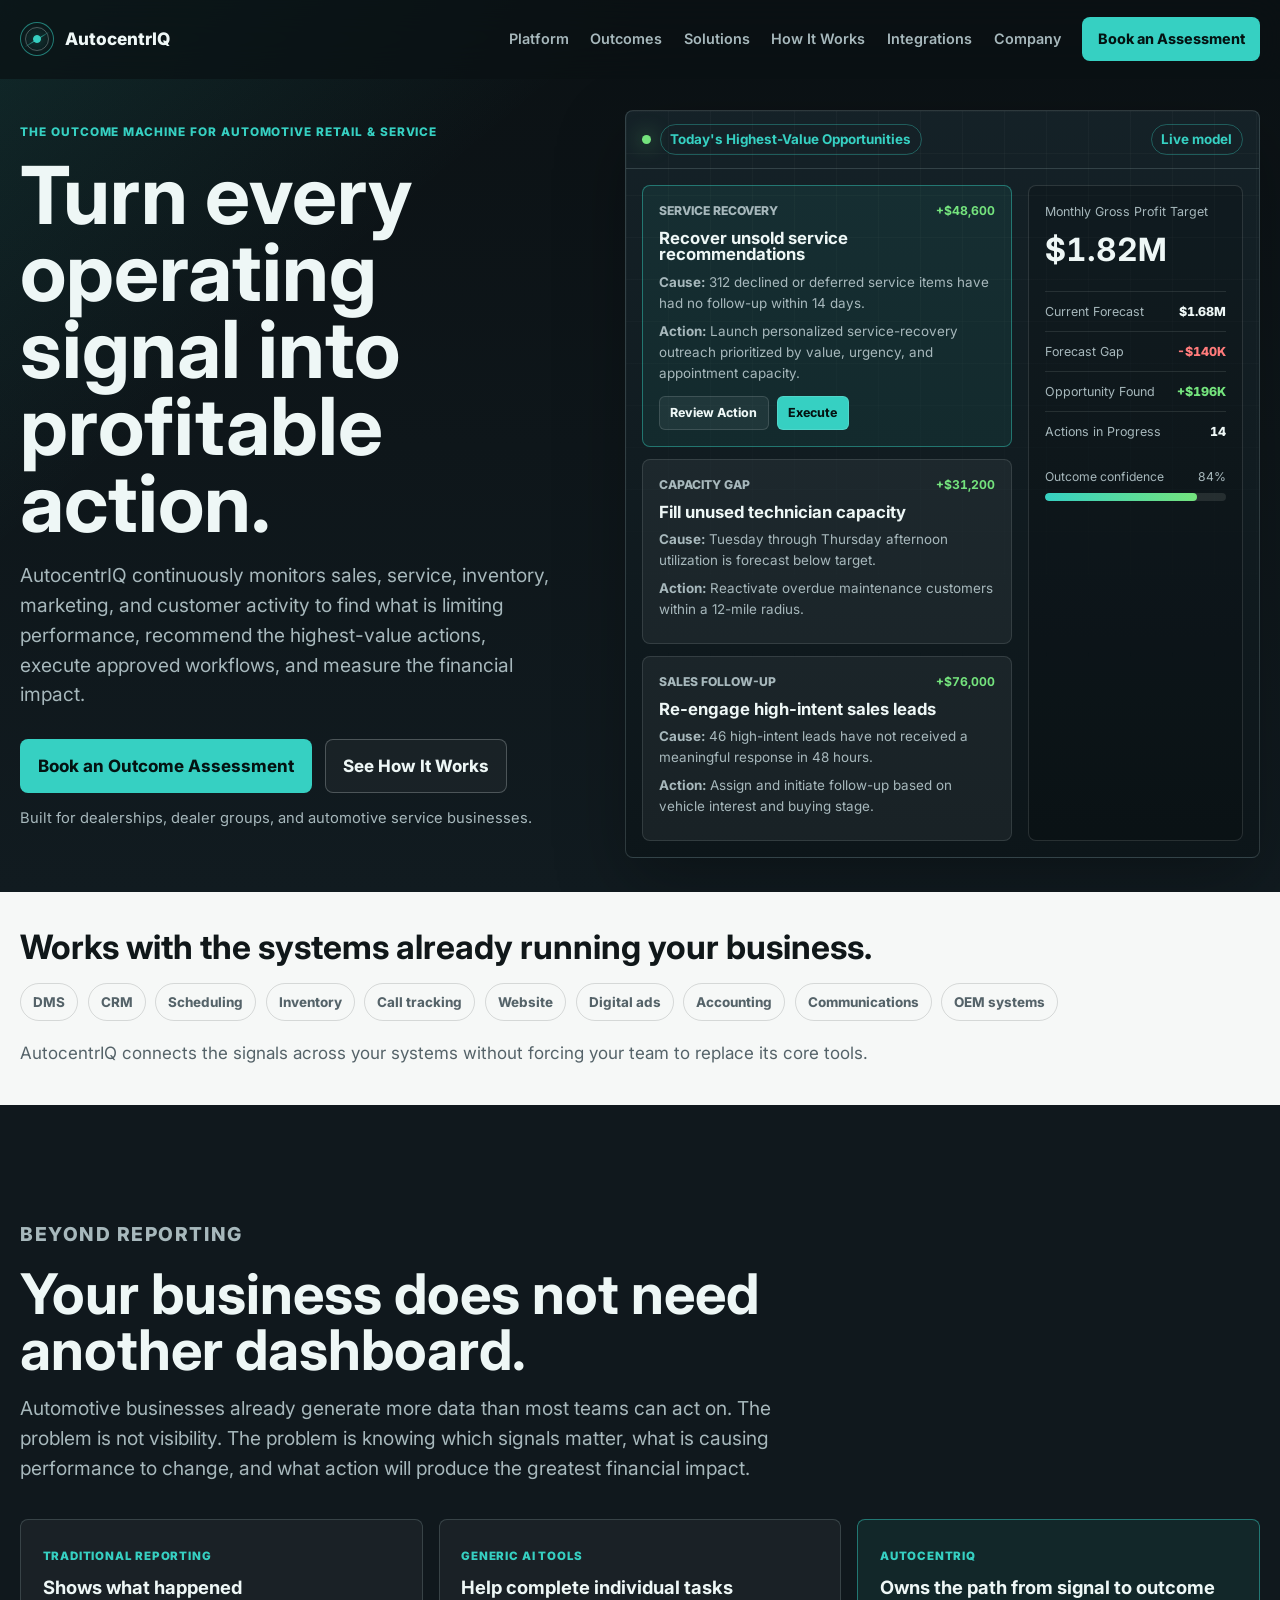
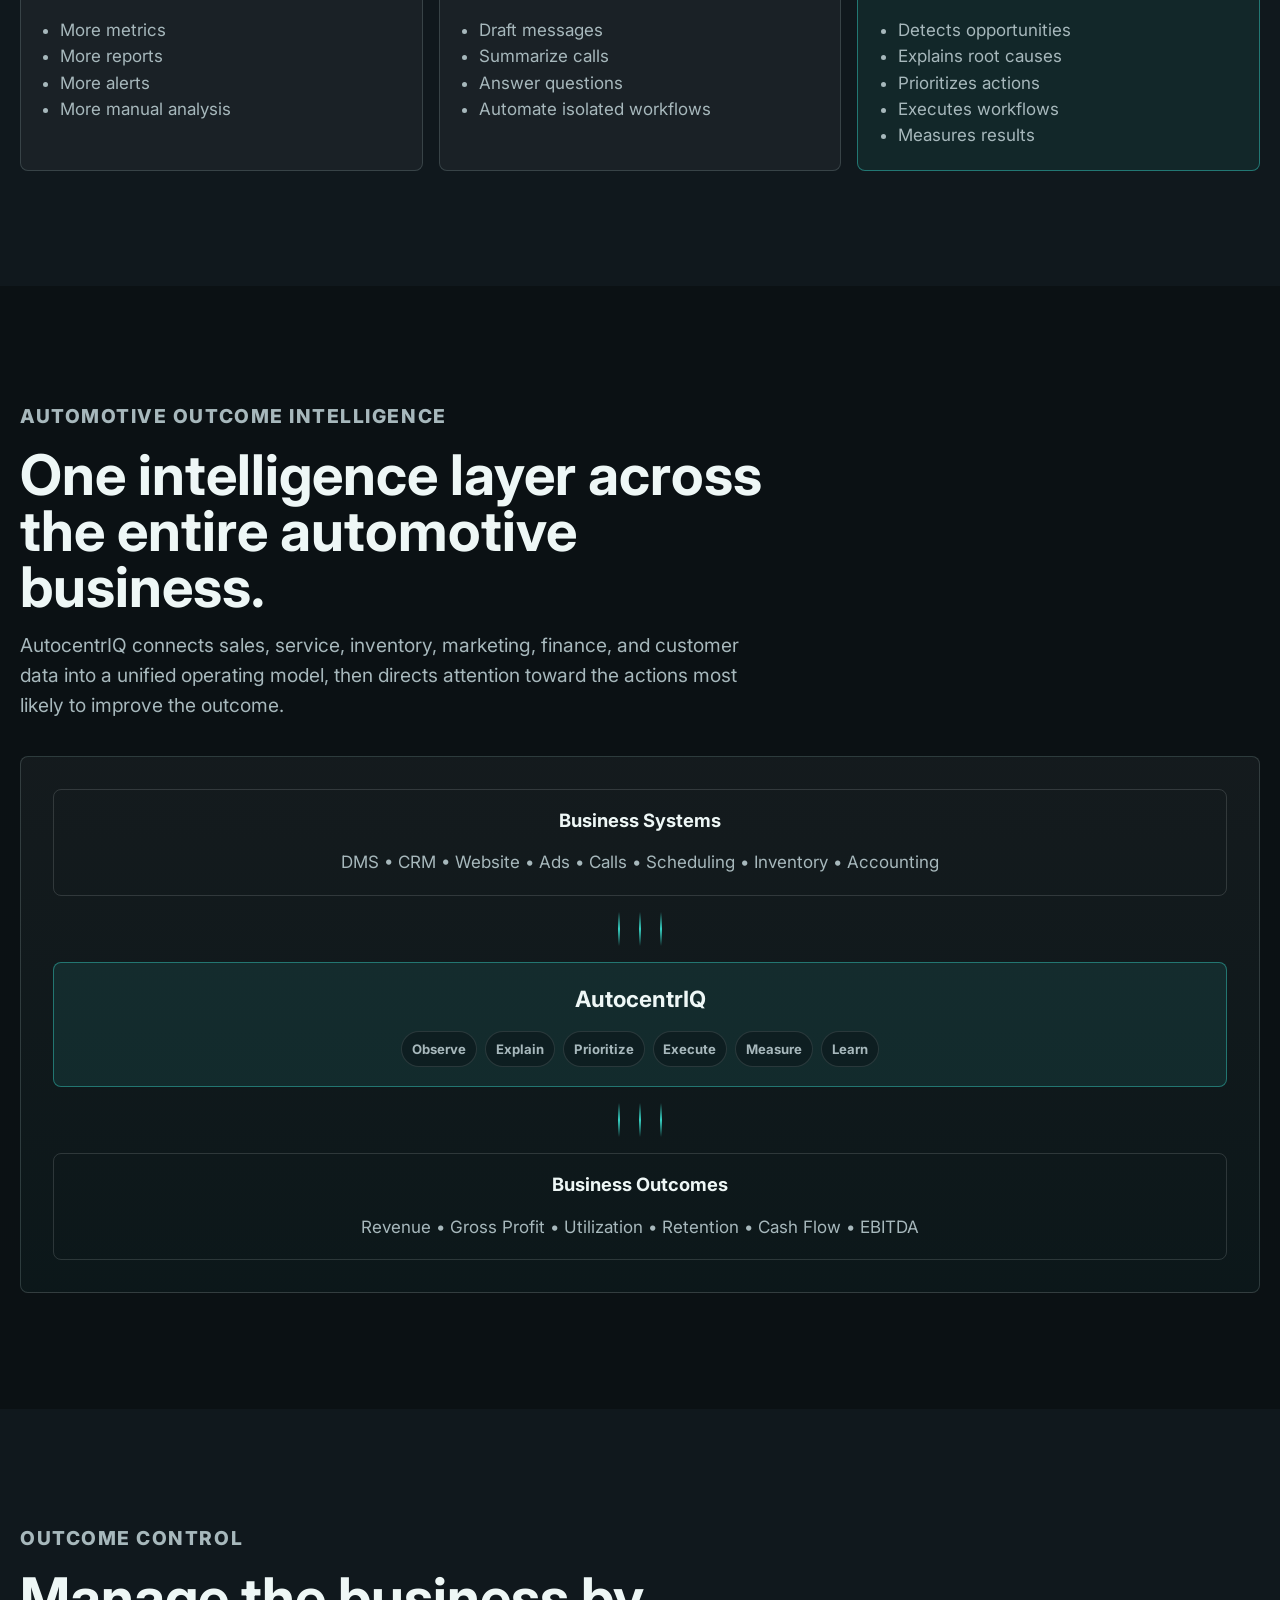
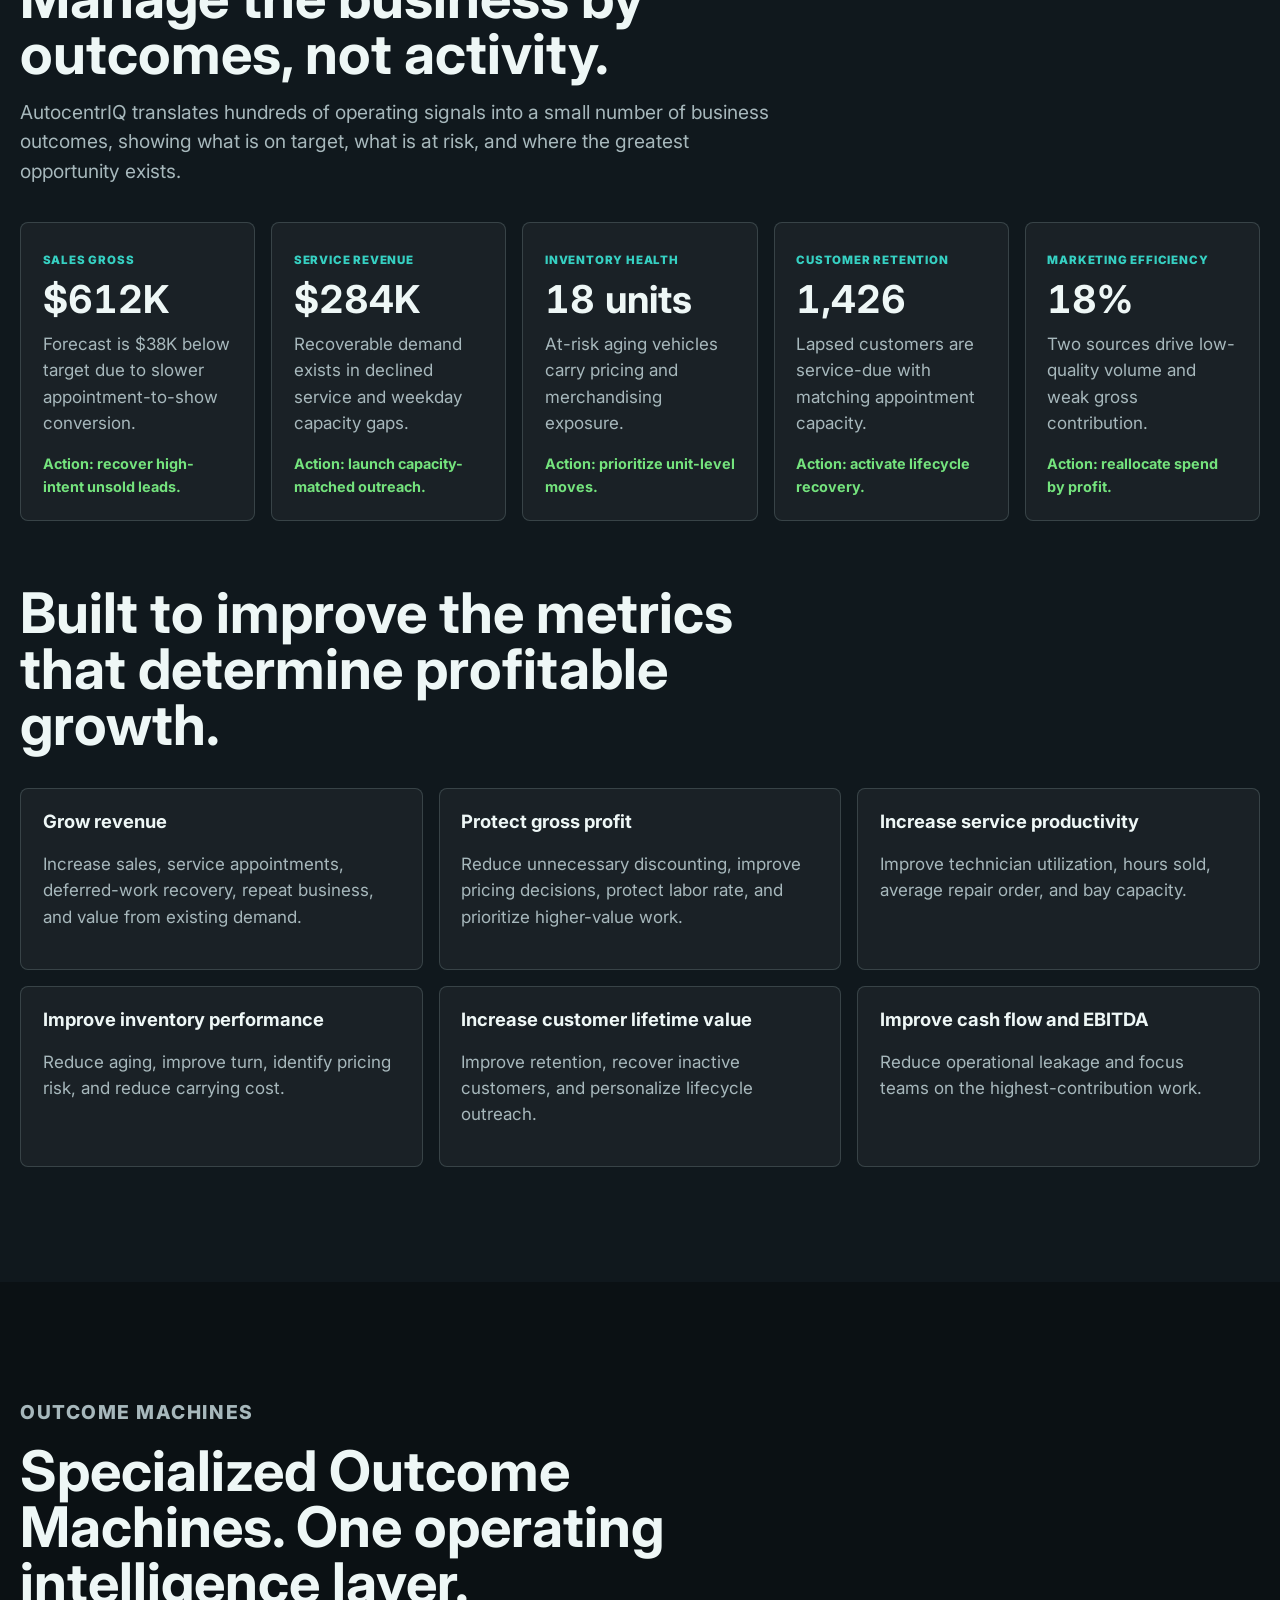
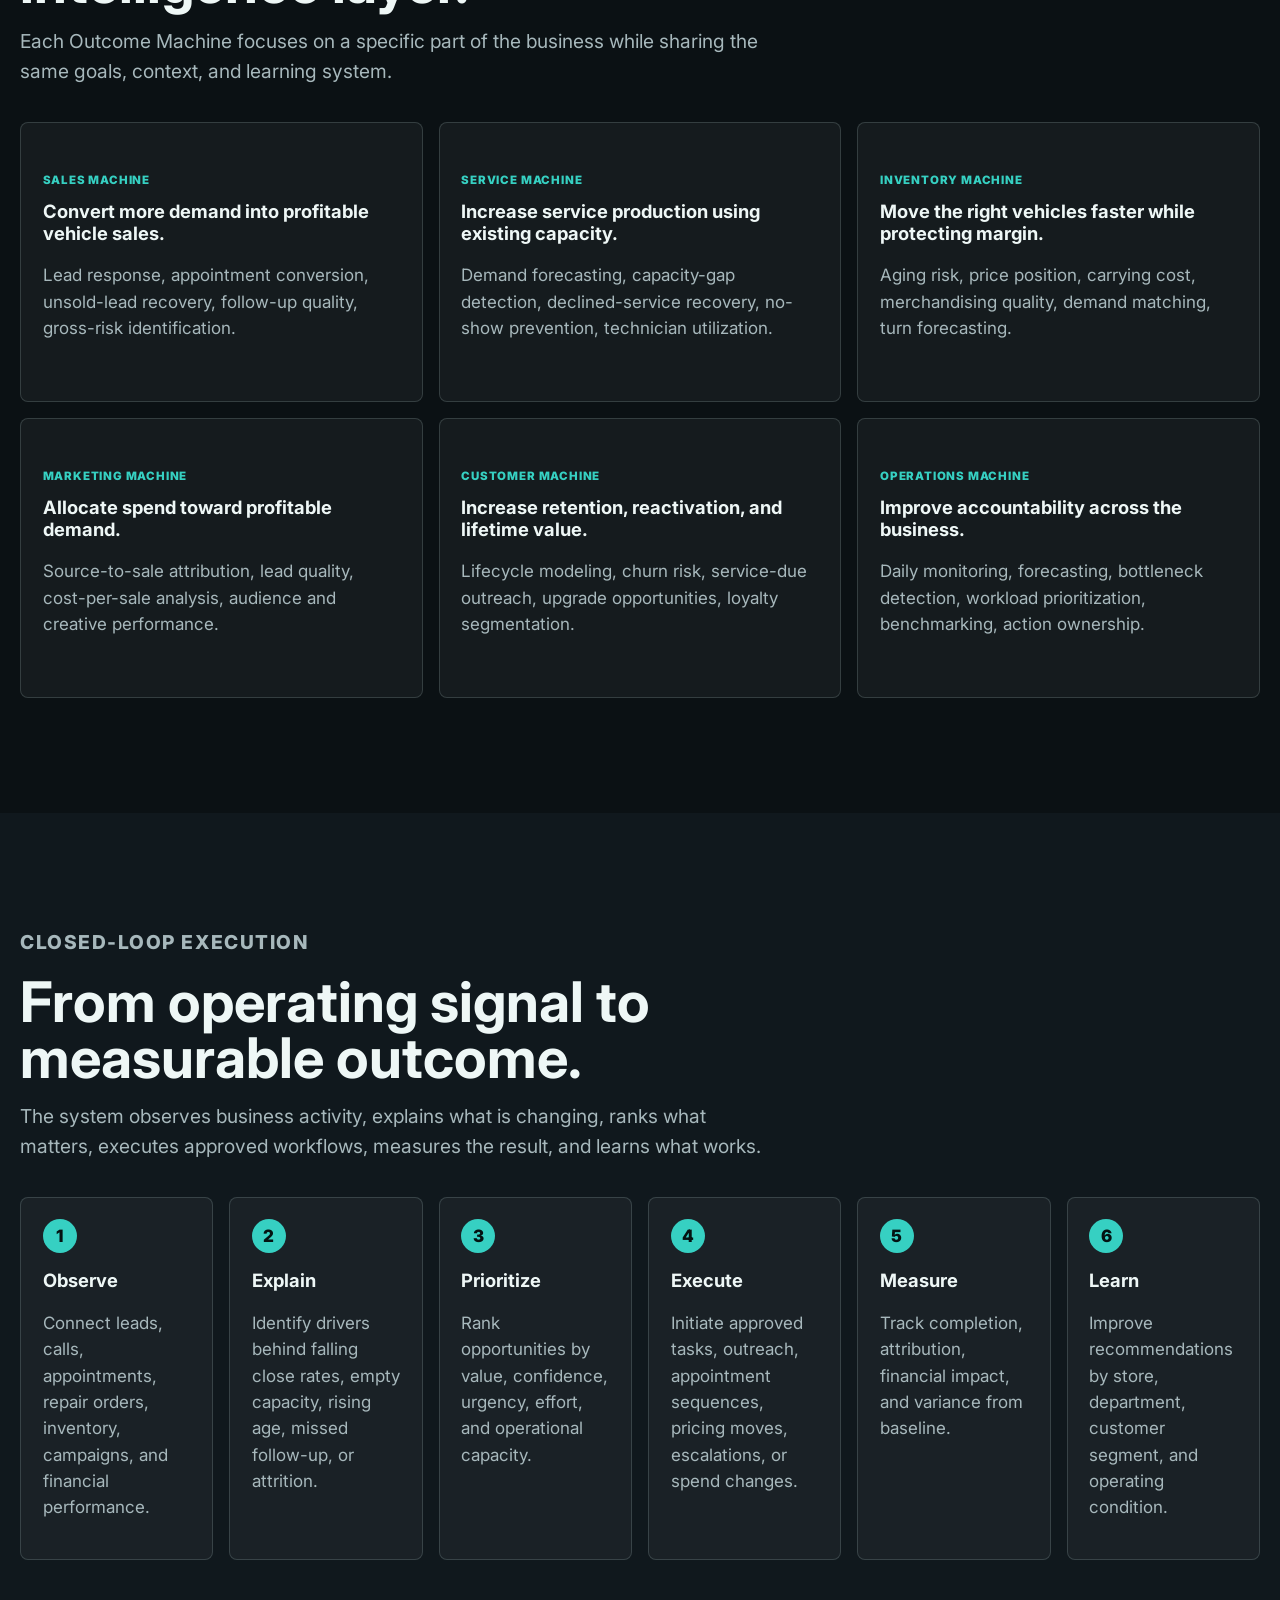
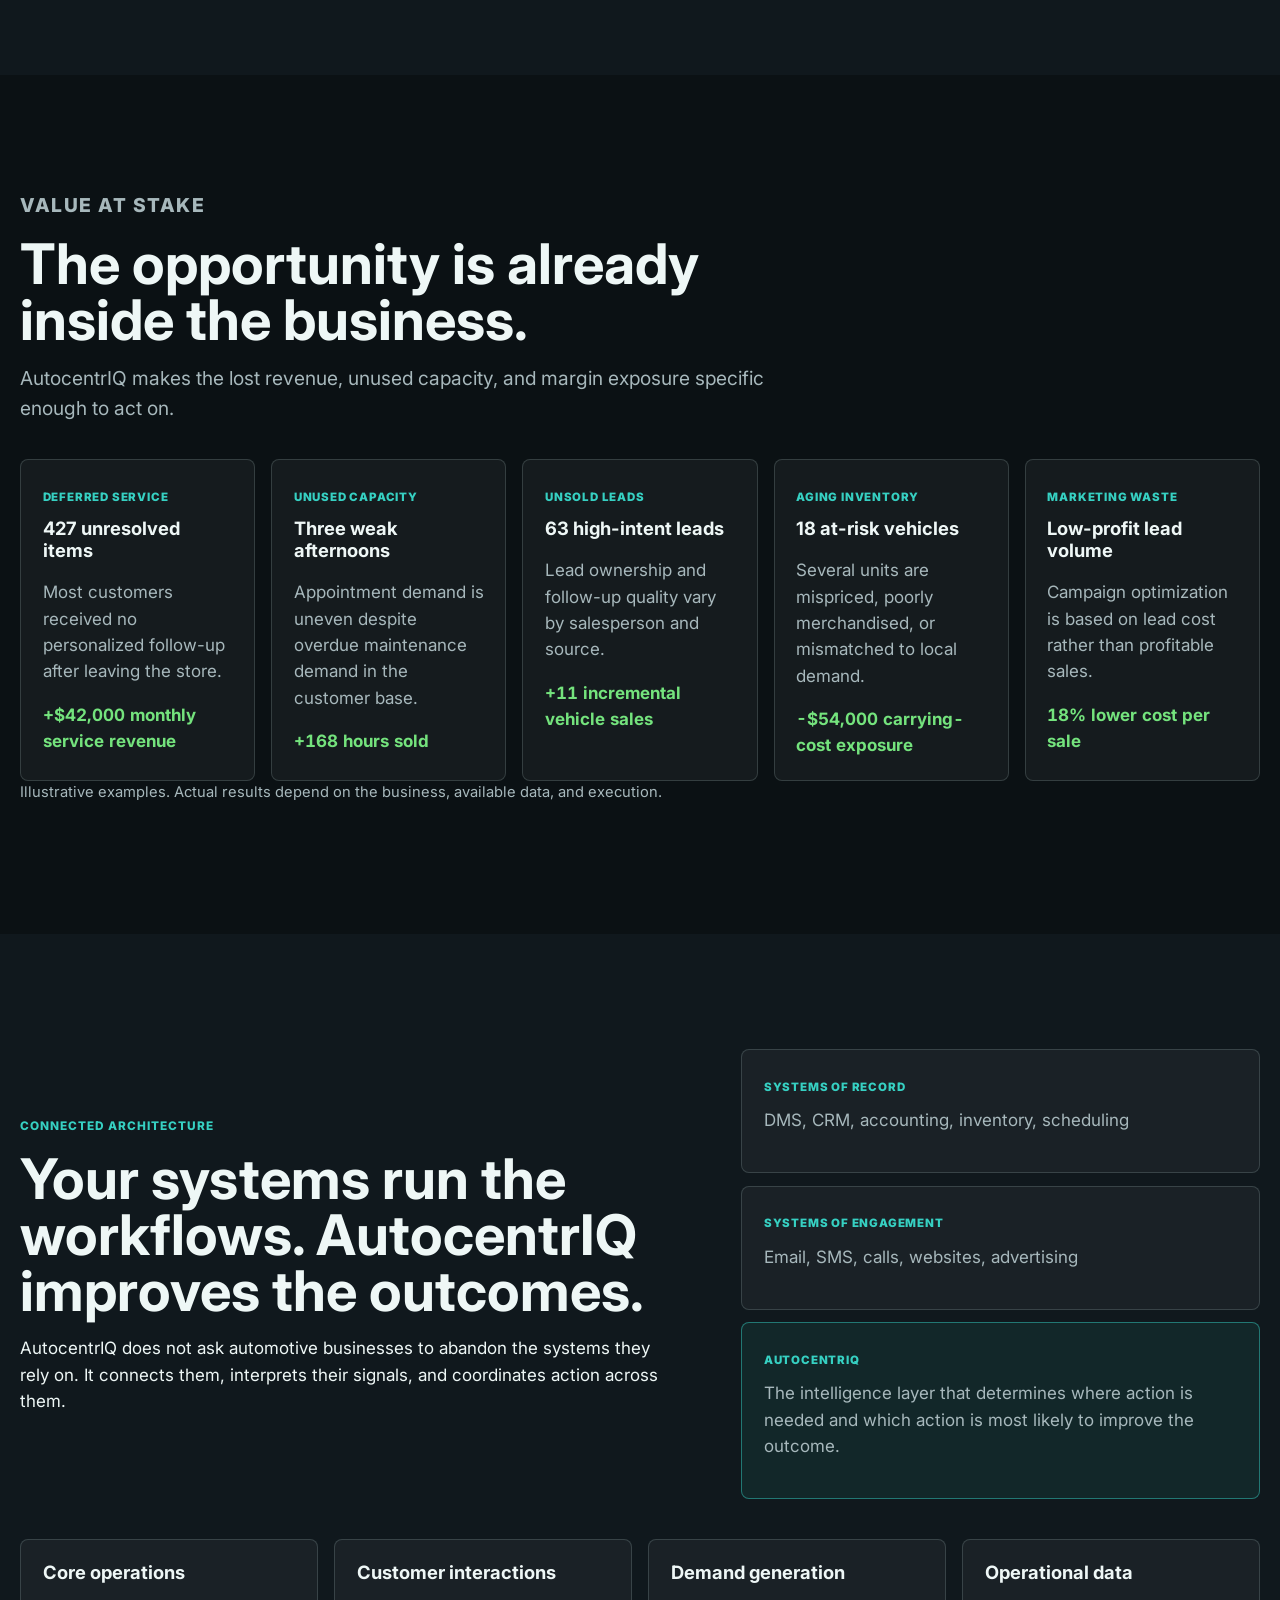
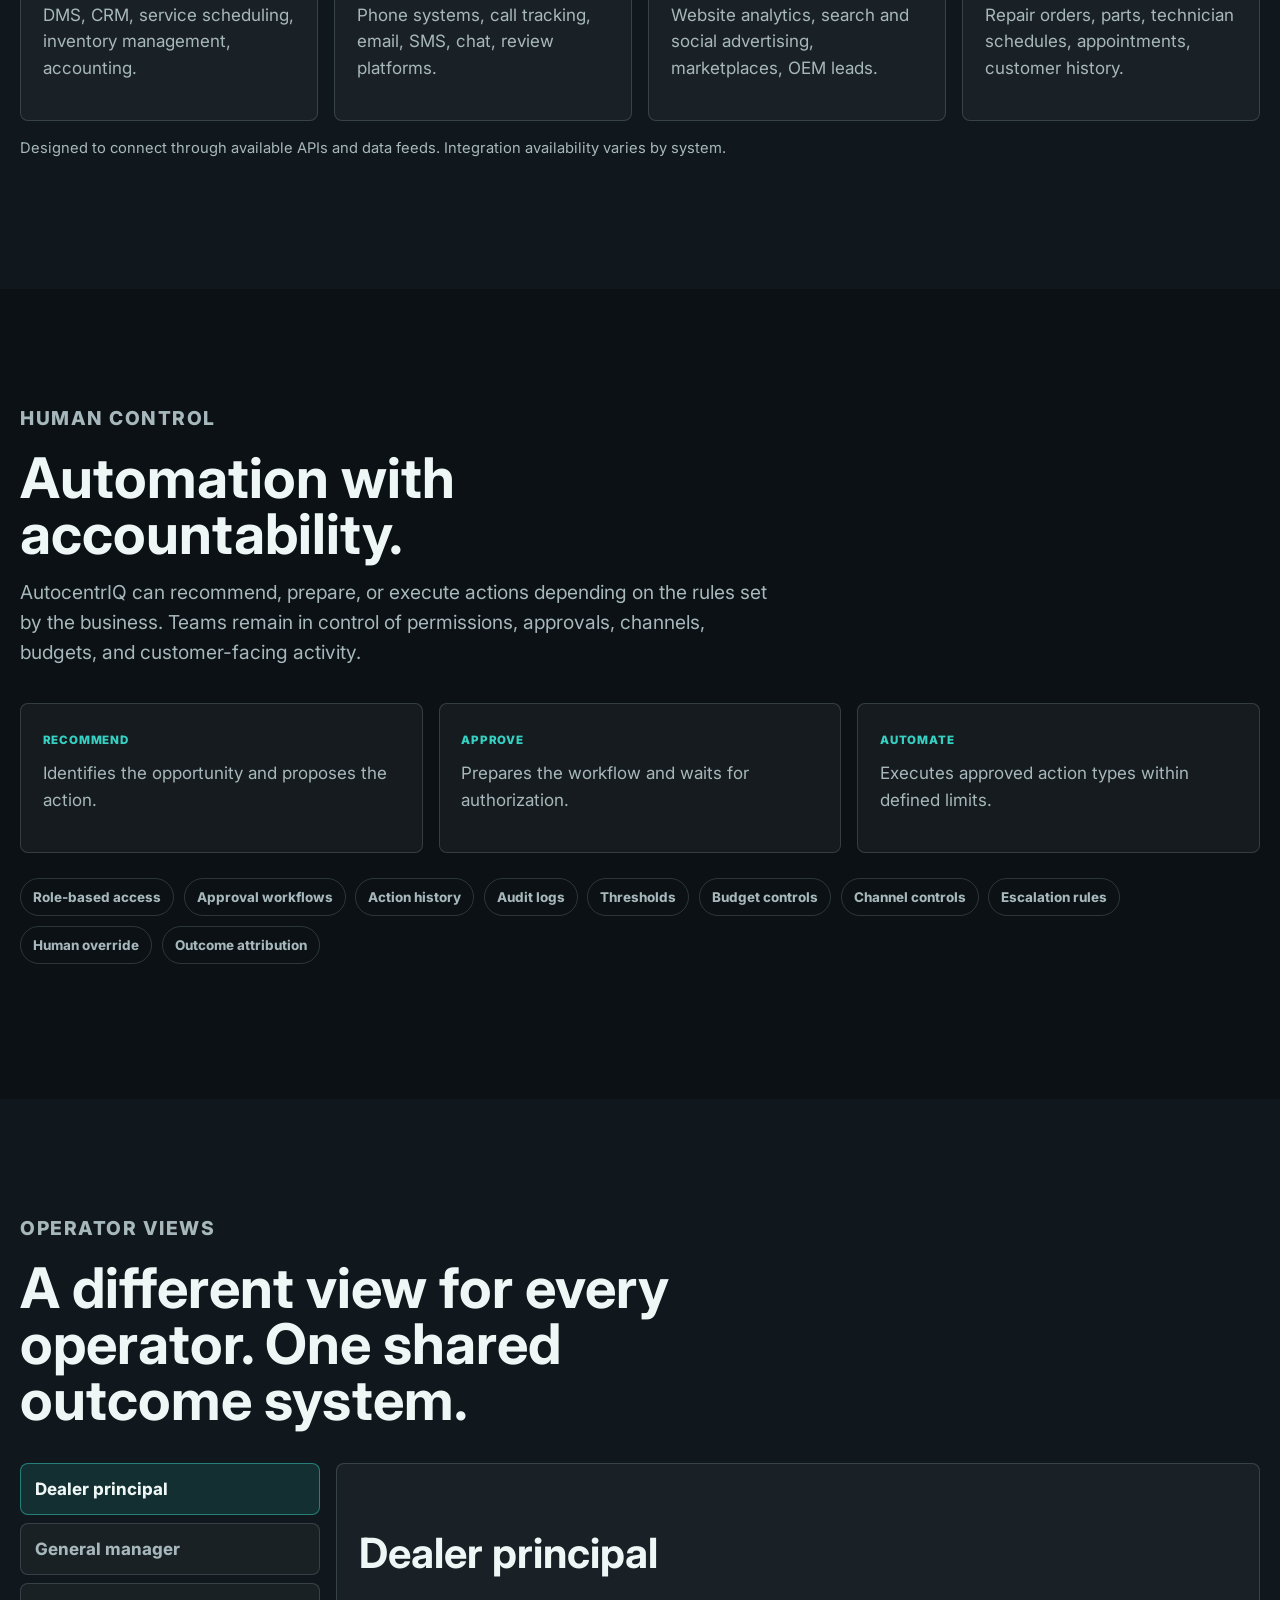
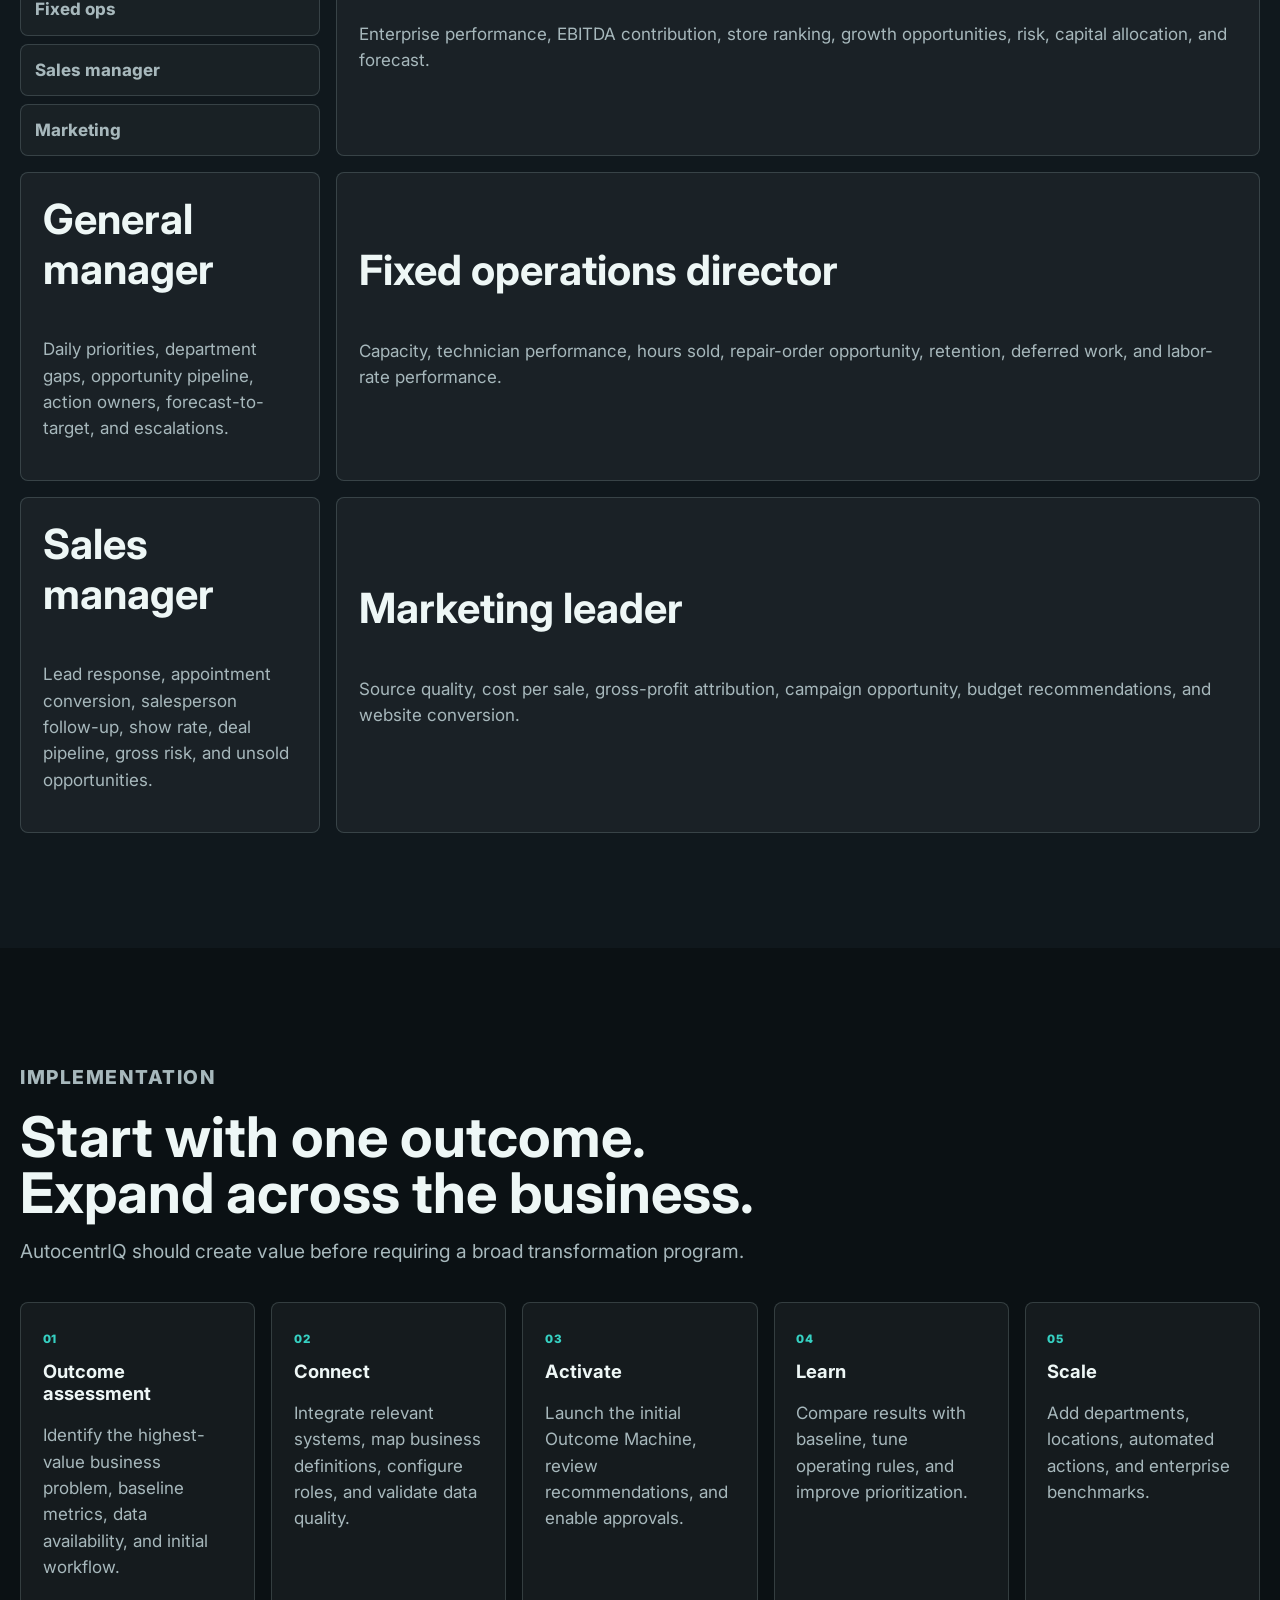
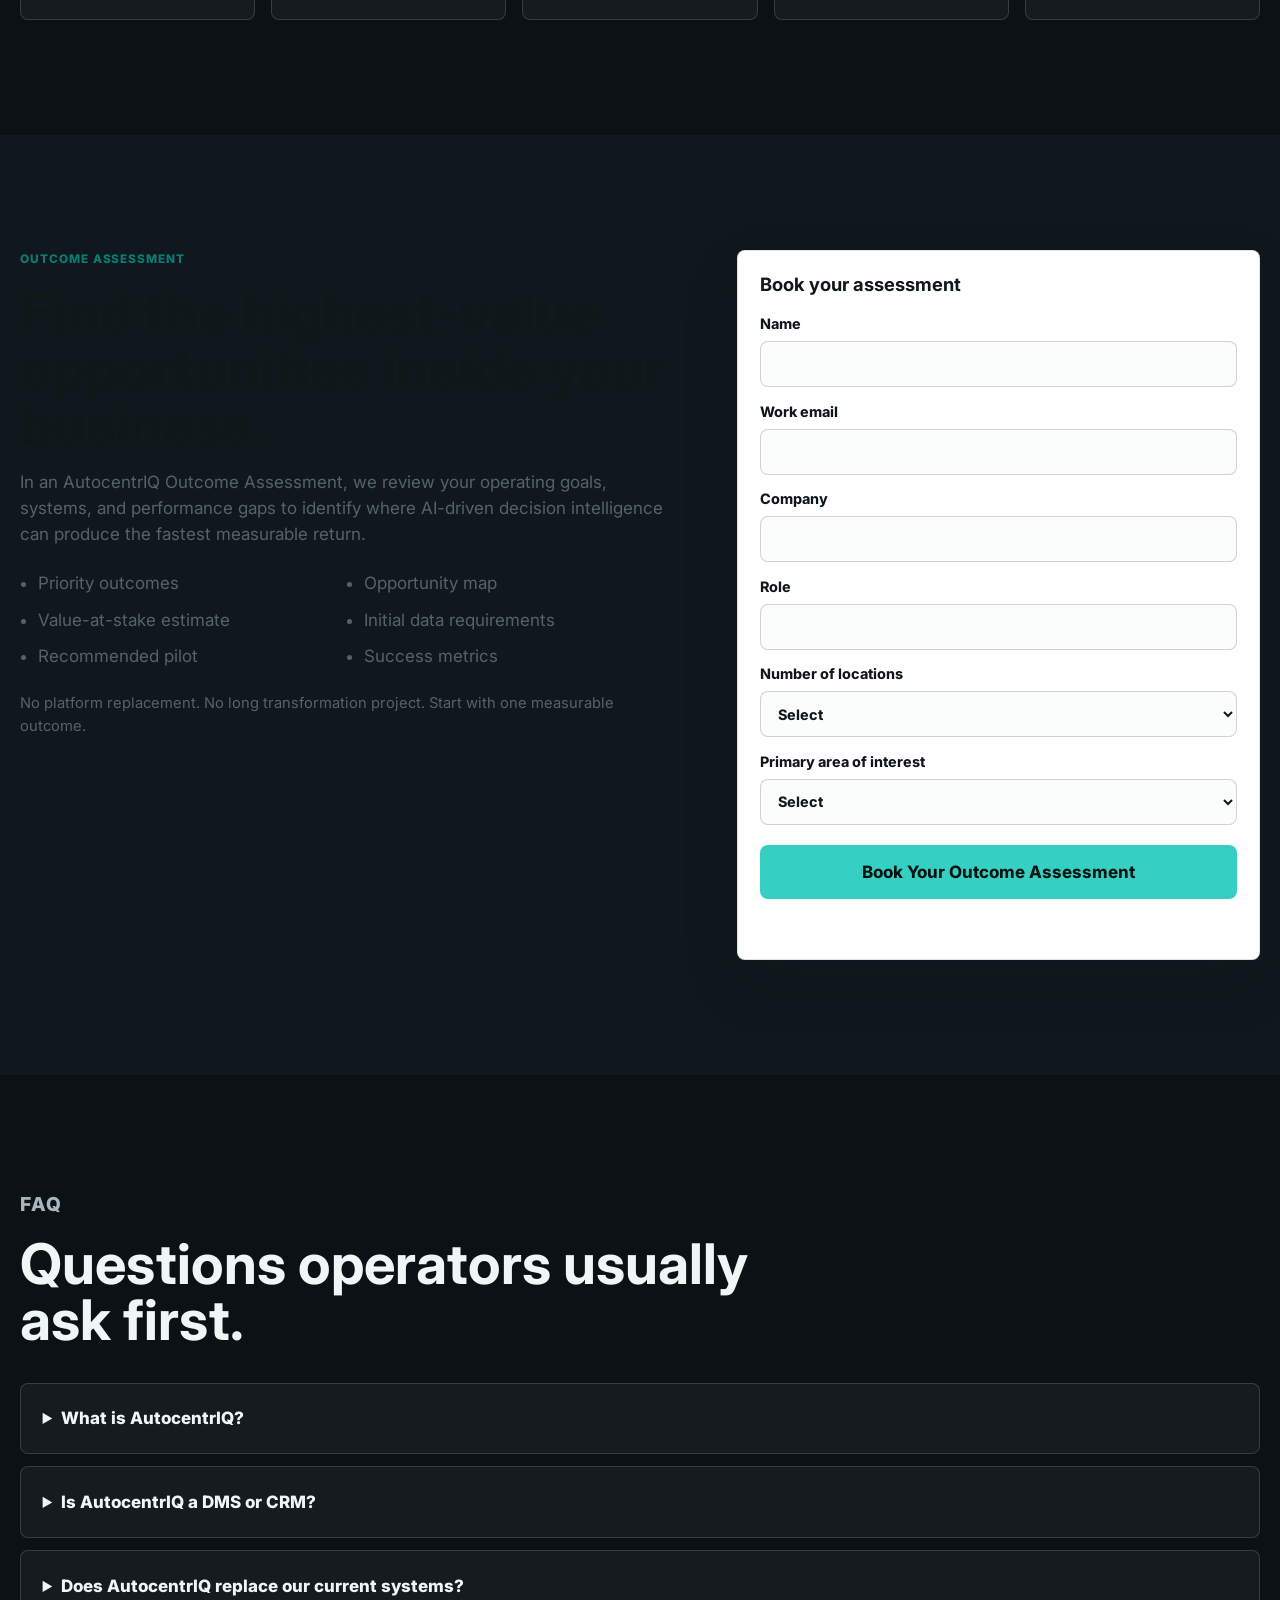
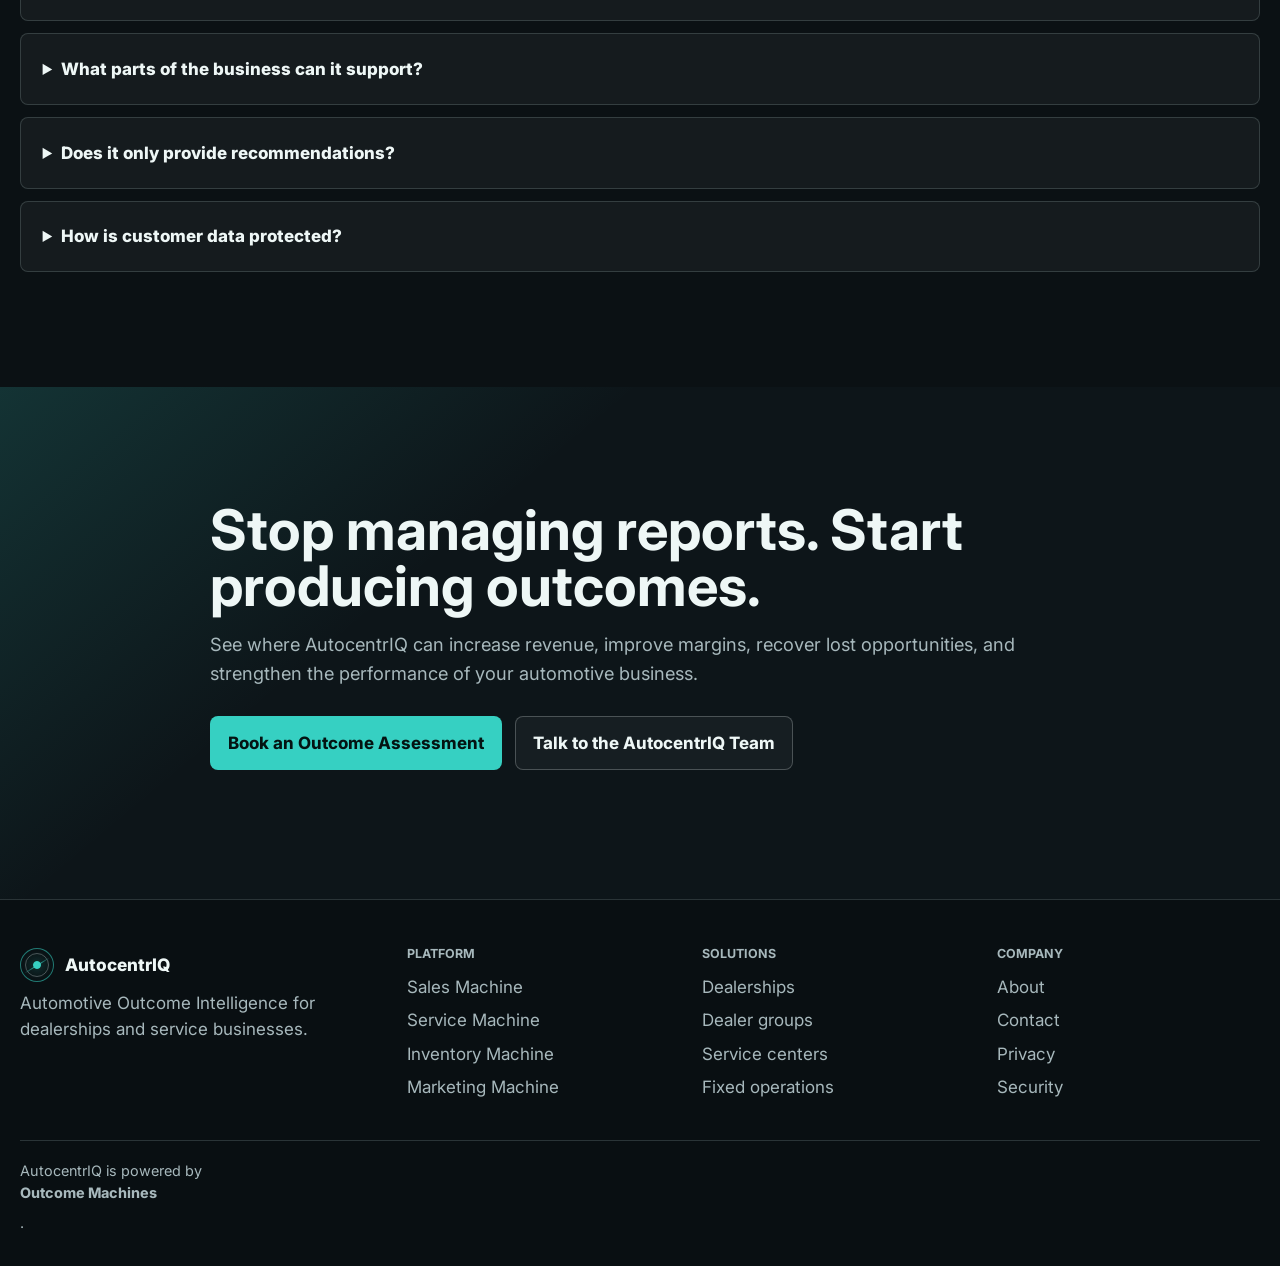
==== commit 0967891a: "Update footer Outcome Machines link" ====
--- a/index.html
+++ b/index.html
@@ -520,7 +520,7 @@
         <div><h2>Solutions</h2><a href="#solutions">Dealerships</a><a href="#solutions">Dealer groups</a><a href="#solutions">Service centers</a><a href="#solutions">Fixed operations</a></div>
         <div><h2>Company</h2><a href="#company">About</a><a href="mailto:hello@autocentriq.com">Contact</a><a href="#company">Privacy</a><a href="#company">Security</a></div>
       </div>
-      <div class="shell footer-line">AutocentrIQ is an Outcome Machine powered by DatacentrIQ.</div>
+      <div class="shell footer-line">AutocentrIQ is powered by <a href="#solutions">Outcome Machines</a>.</div>
     </footer>
     <a class="sticky-mobile-cta" href="#assessment">Book Assessment</a>
     <script src="script.js" defer></script>
--- a/styles.css
+++ b/styles.css
@@ -1029,6 +1029,13 @@
   font-size: 0.9rem;
 }
 
+.footer-line a {
+  display: inline;
+  color: var(--accent);
+  margin: 0;
+  font-weight: 750;
+}
+
 .sticky-mobile-cta {
   display: none;
 }
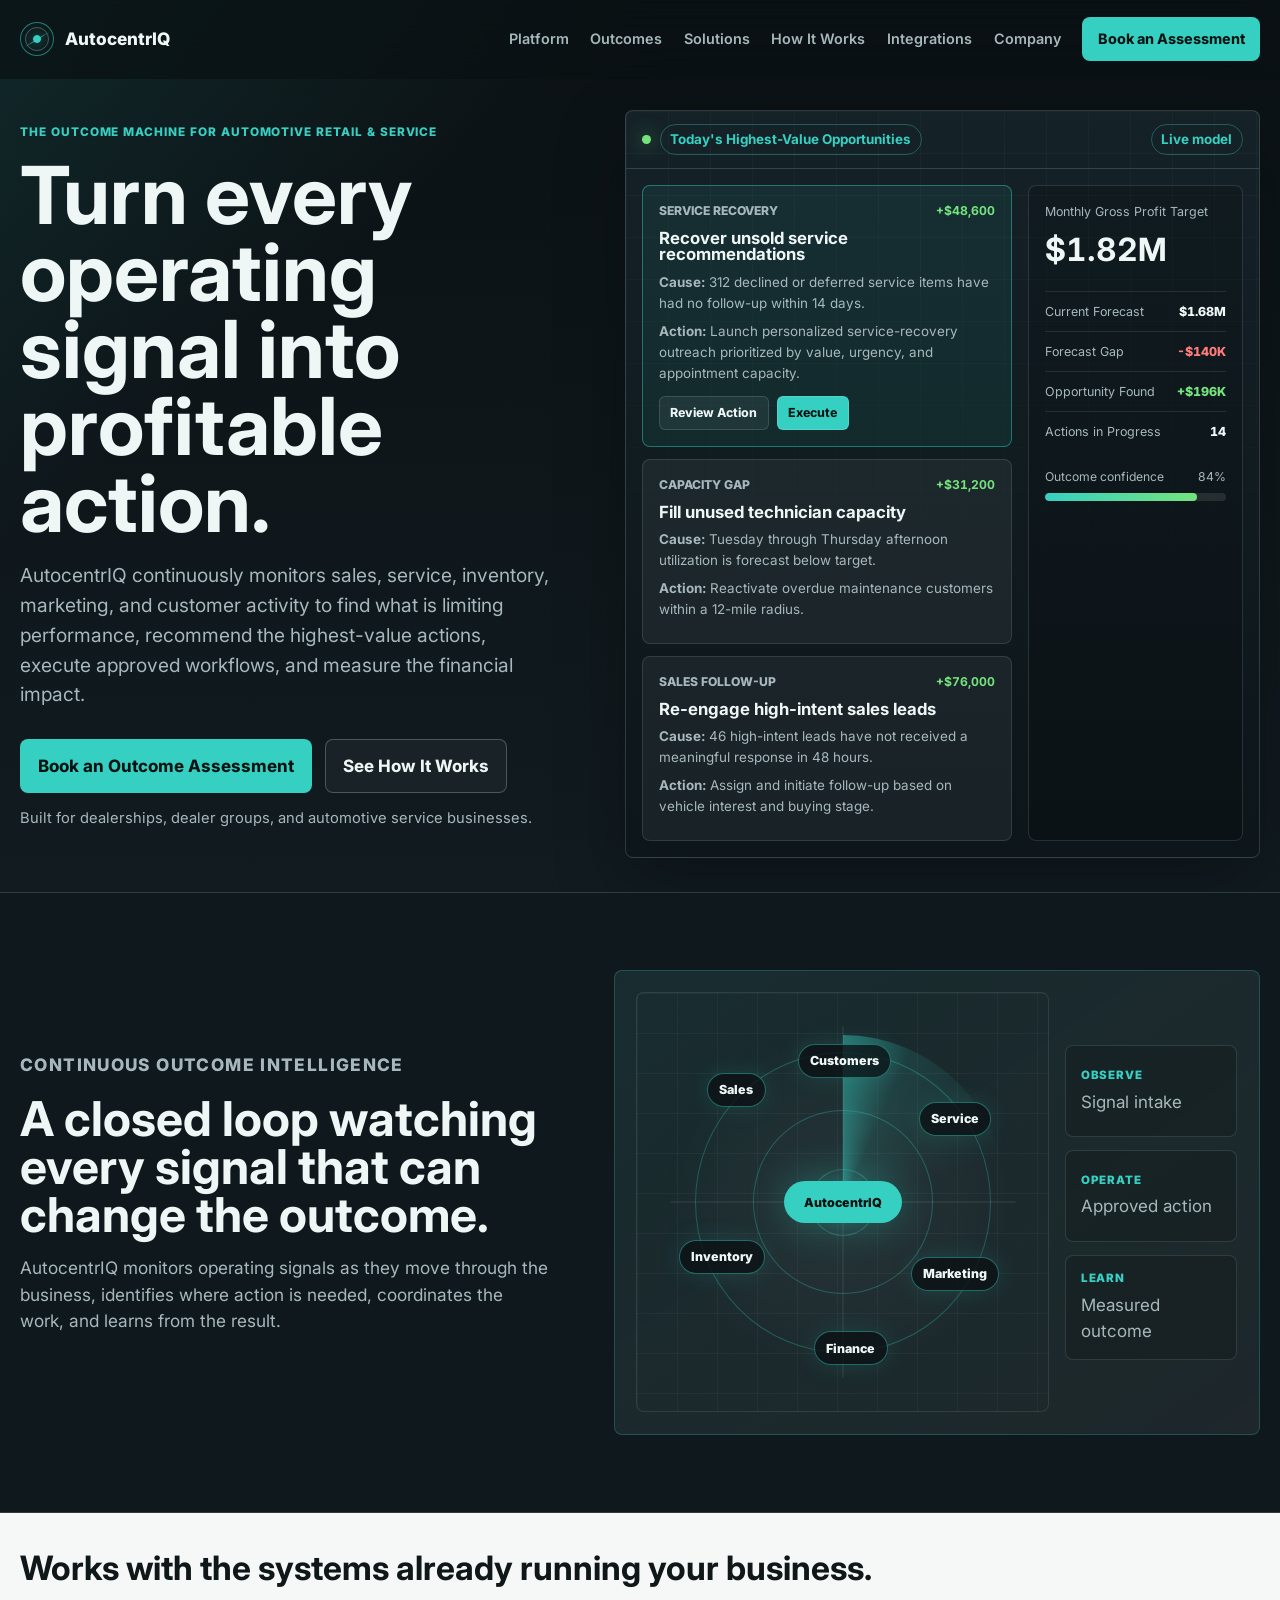
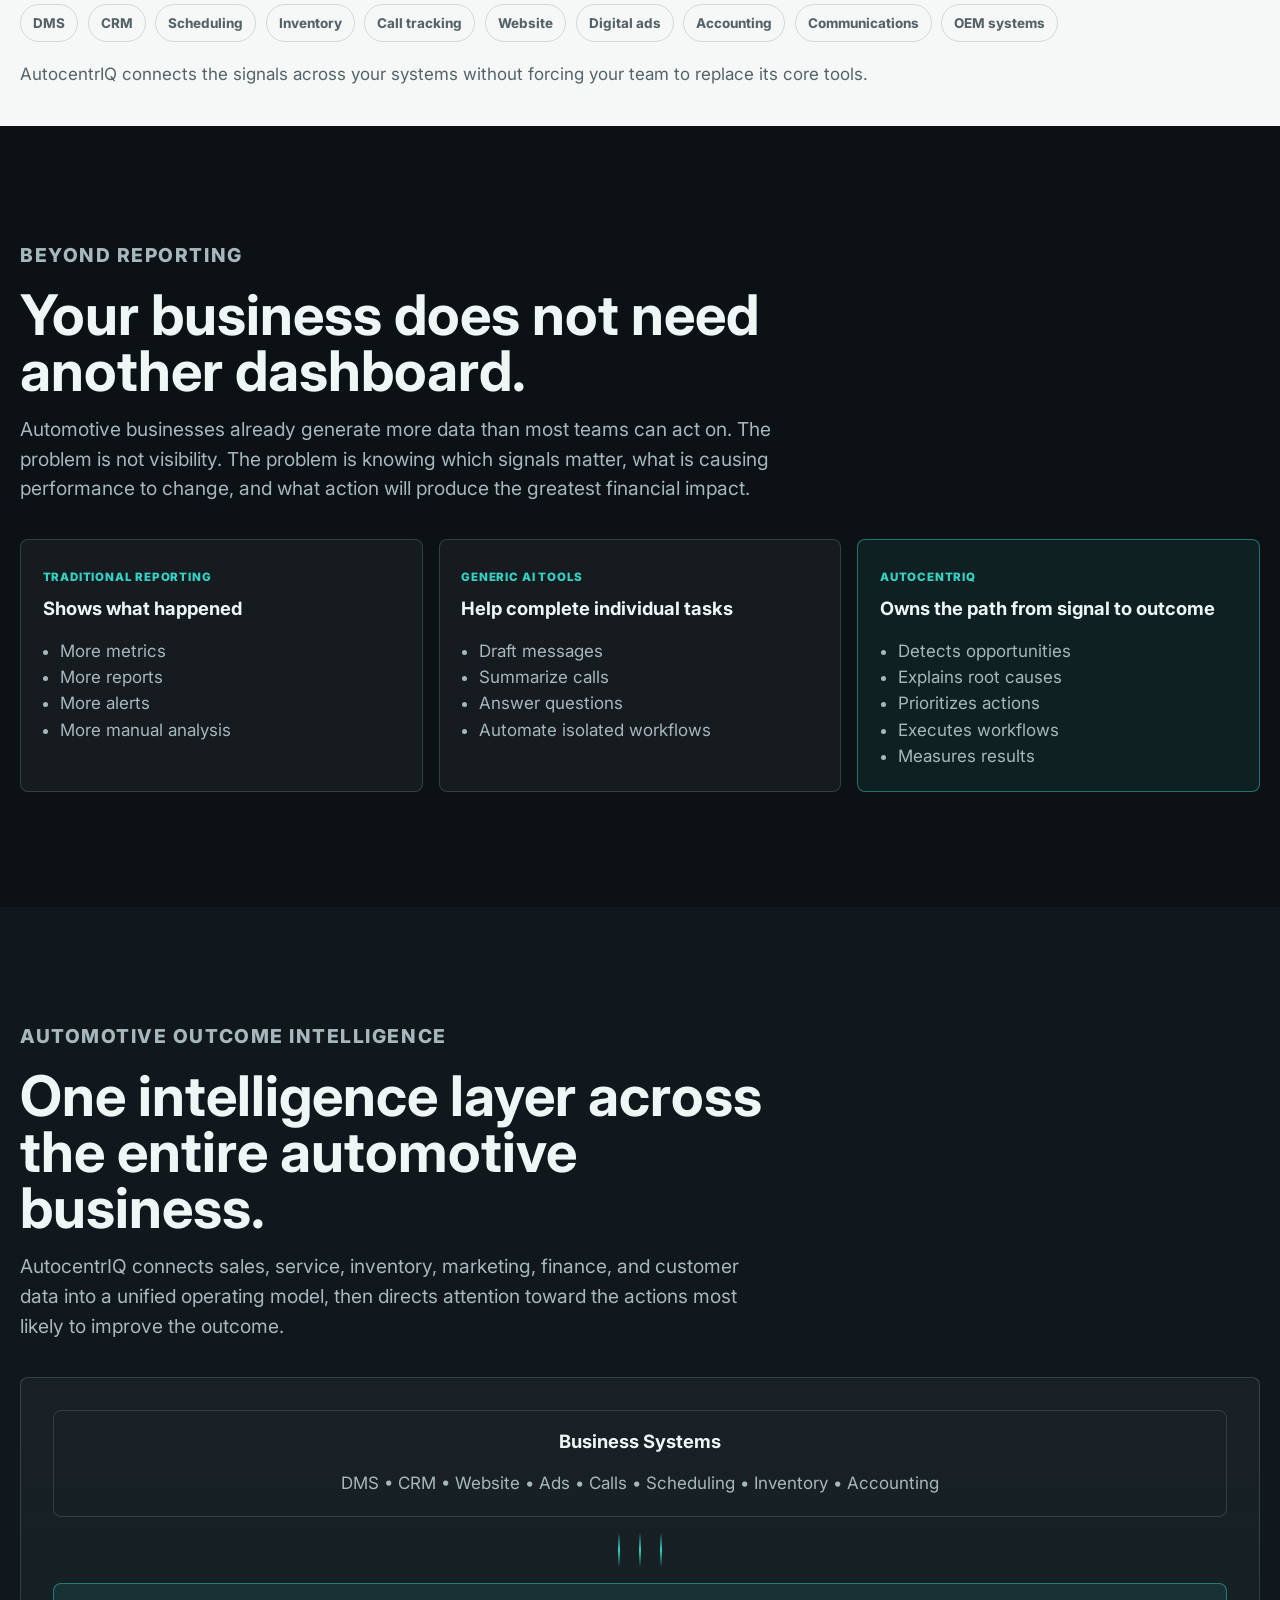
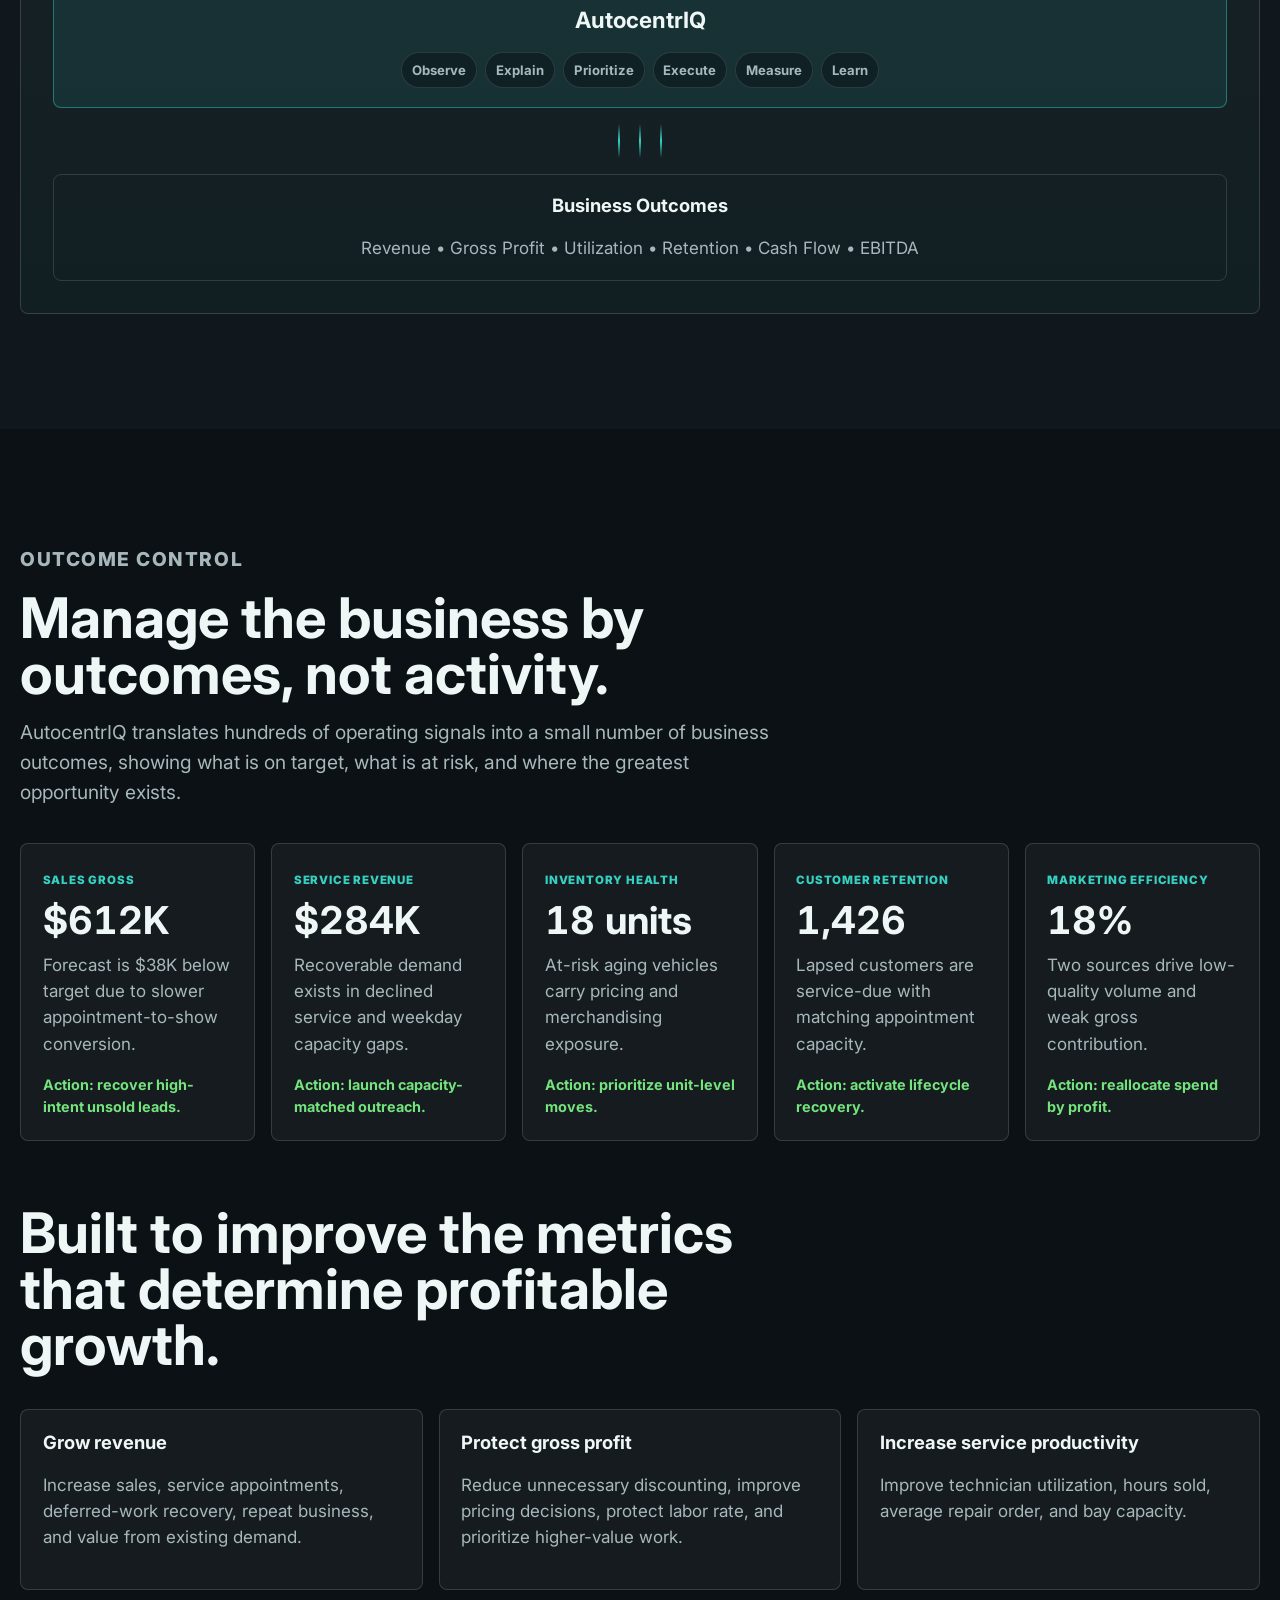
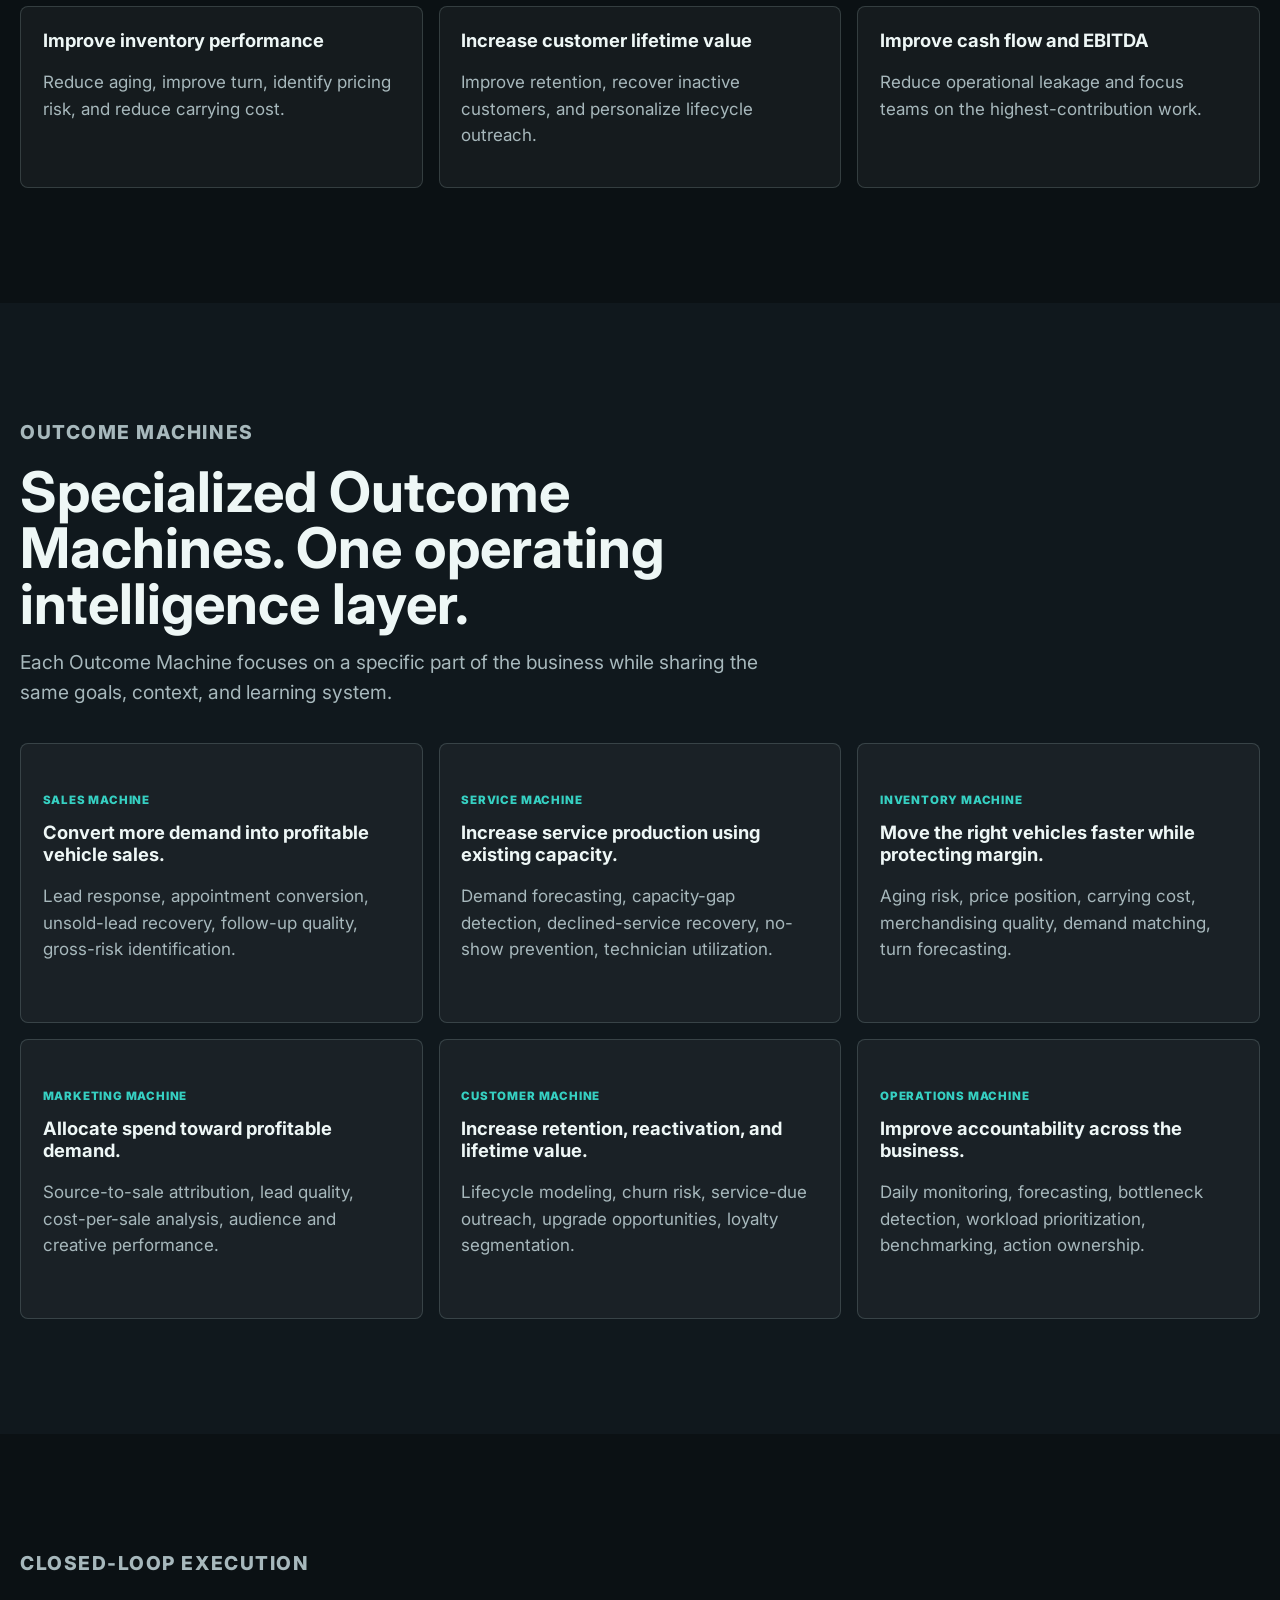
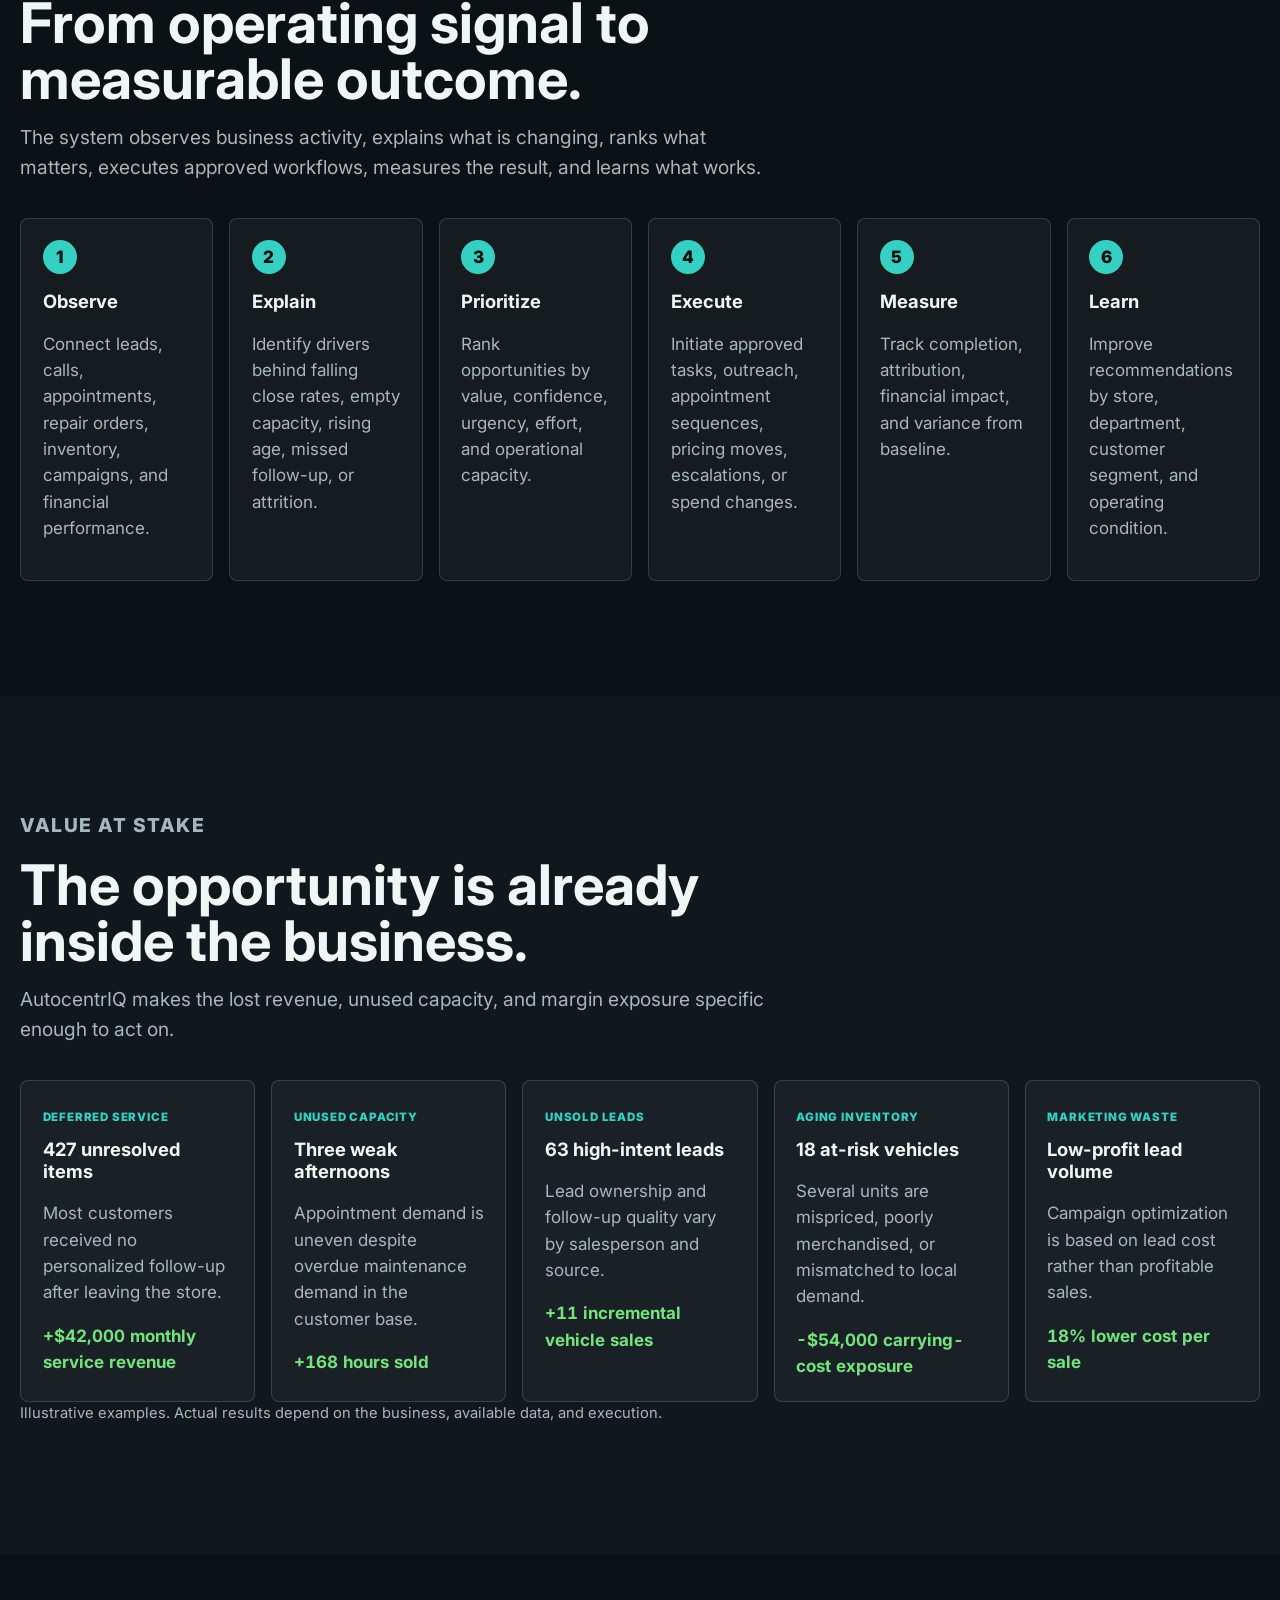
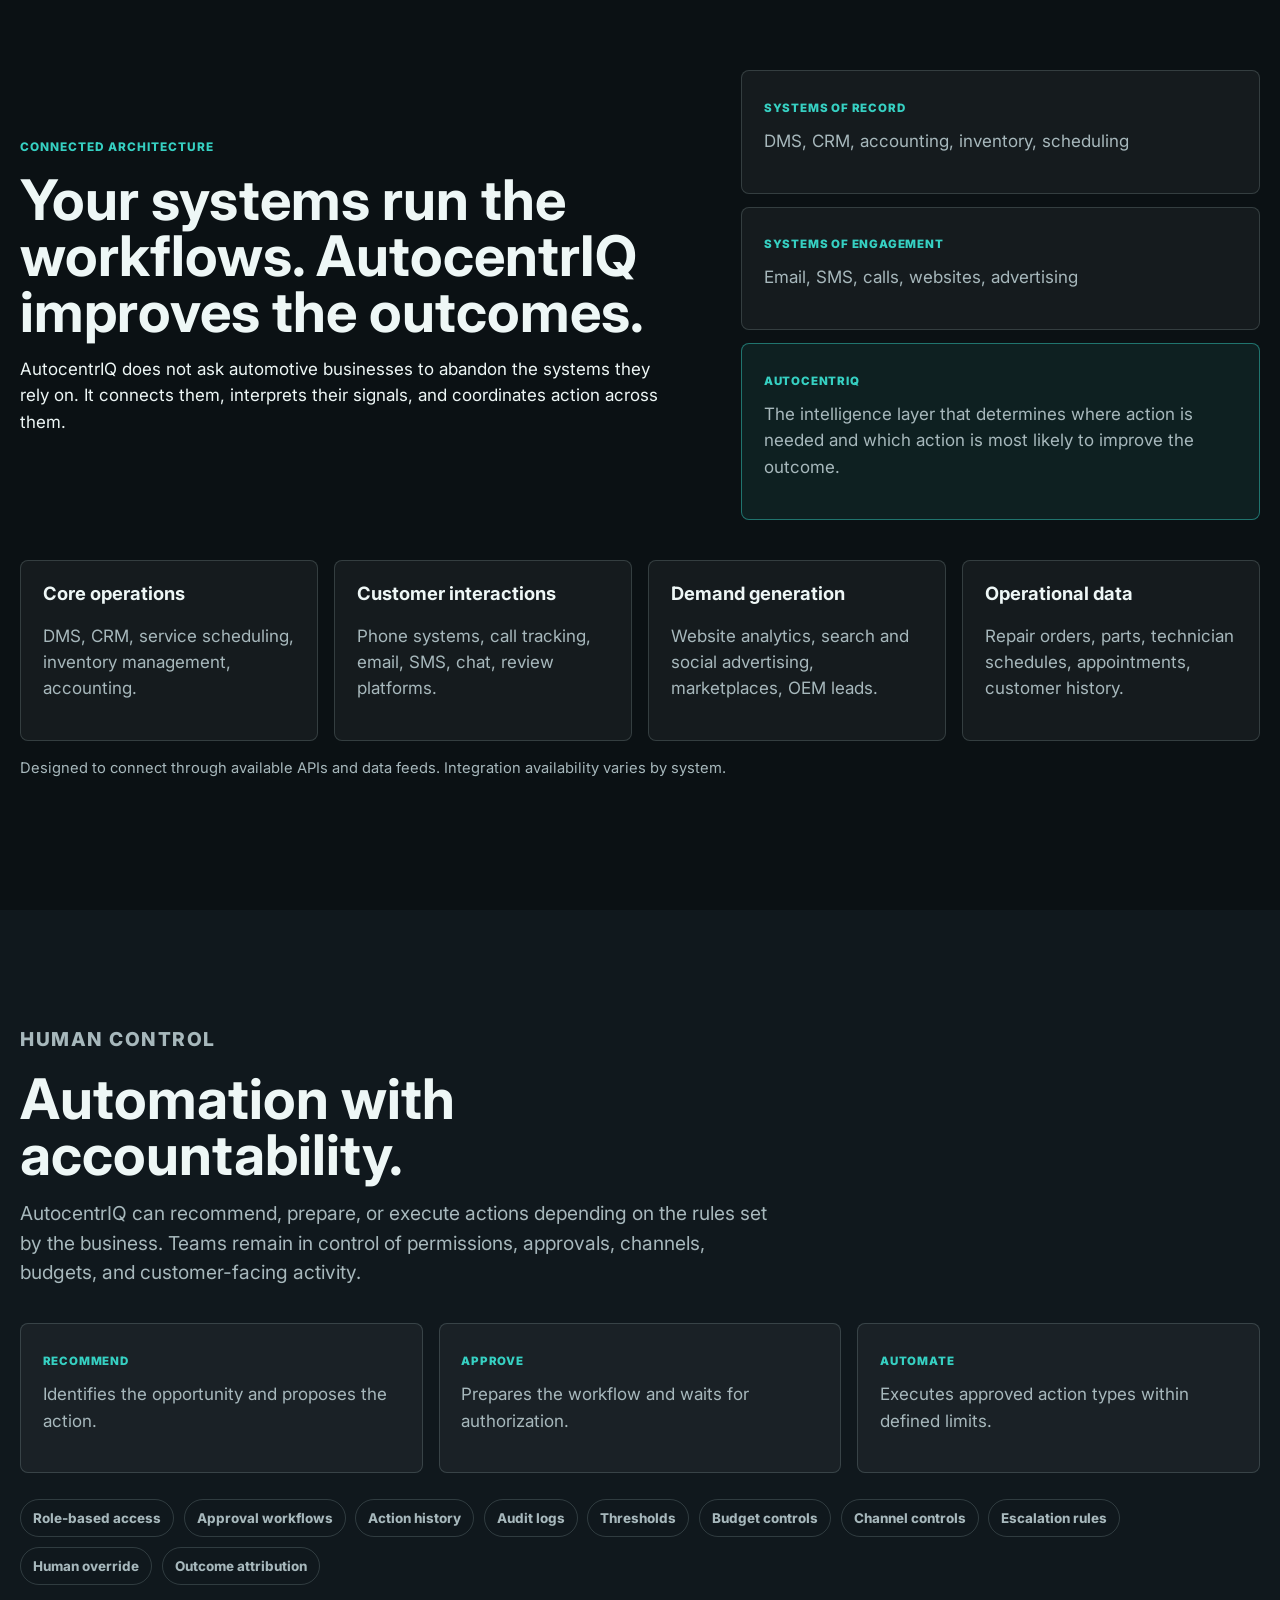
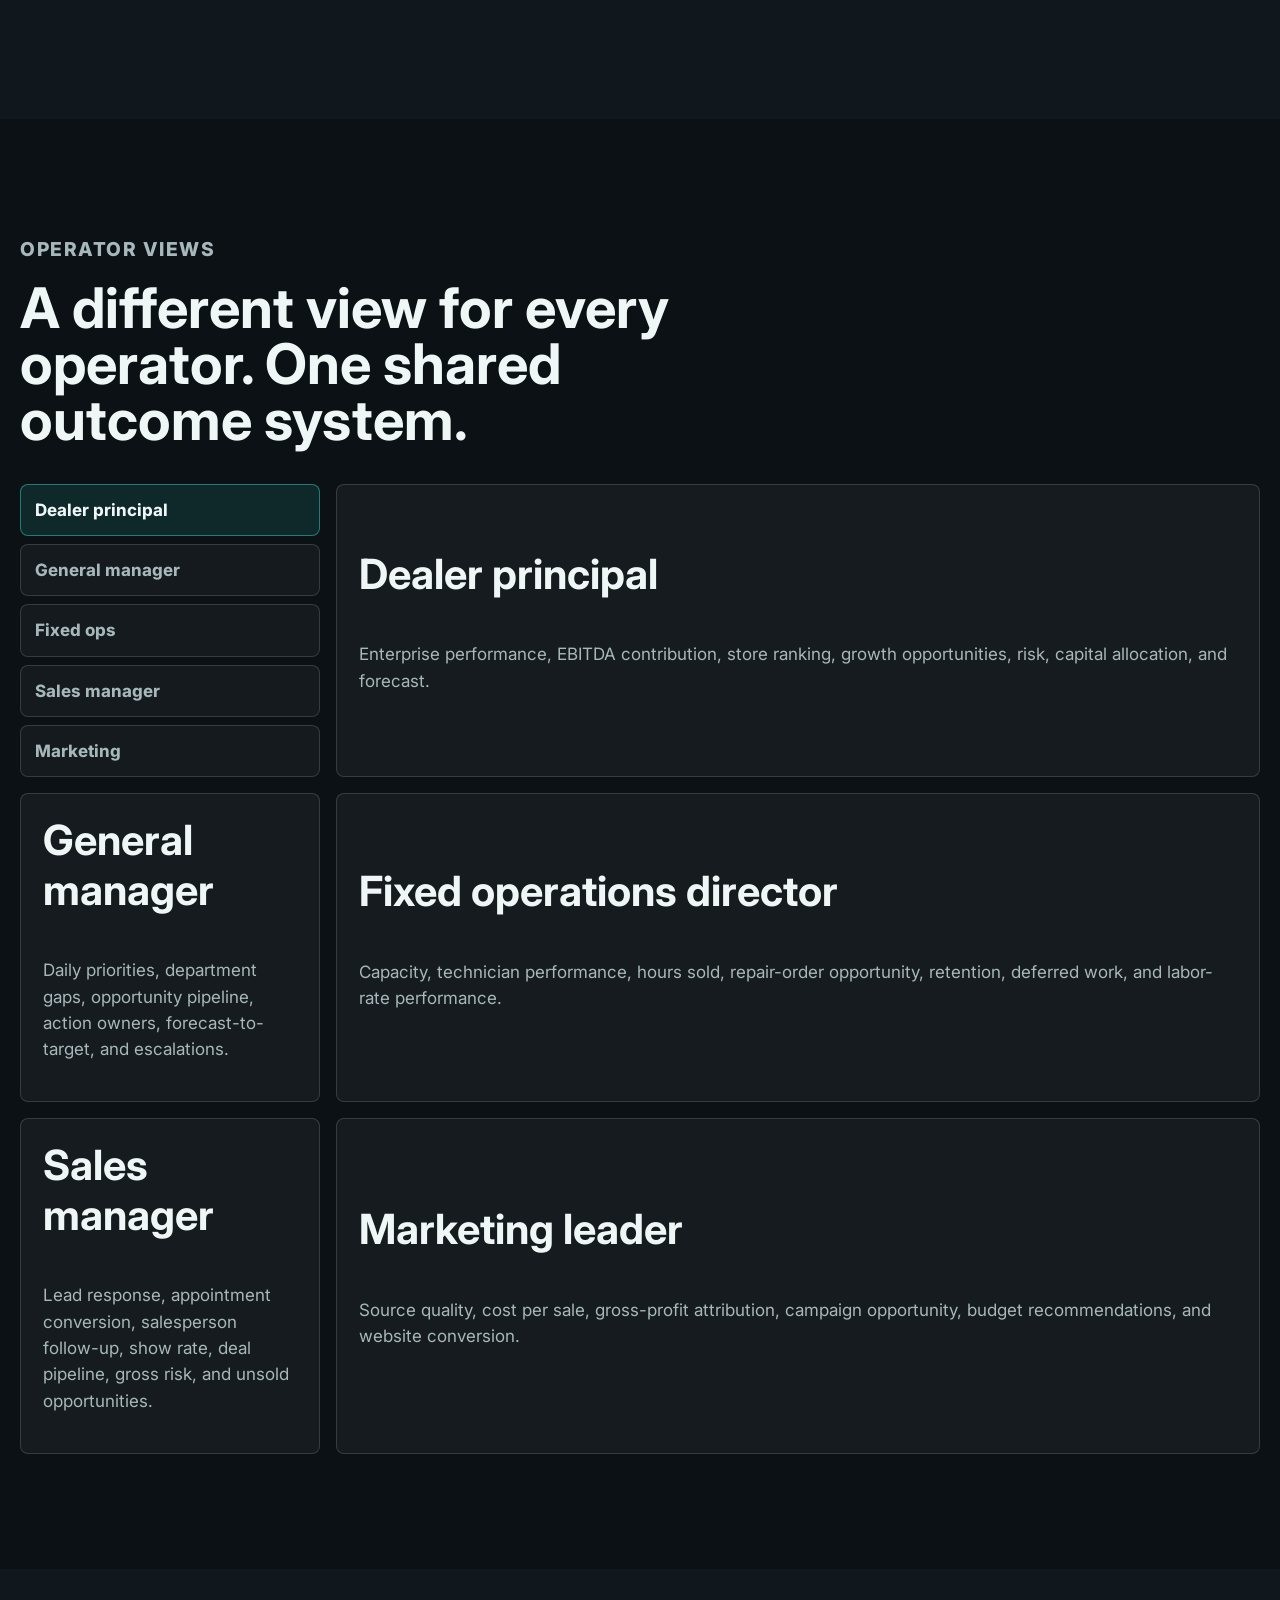
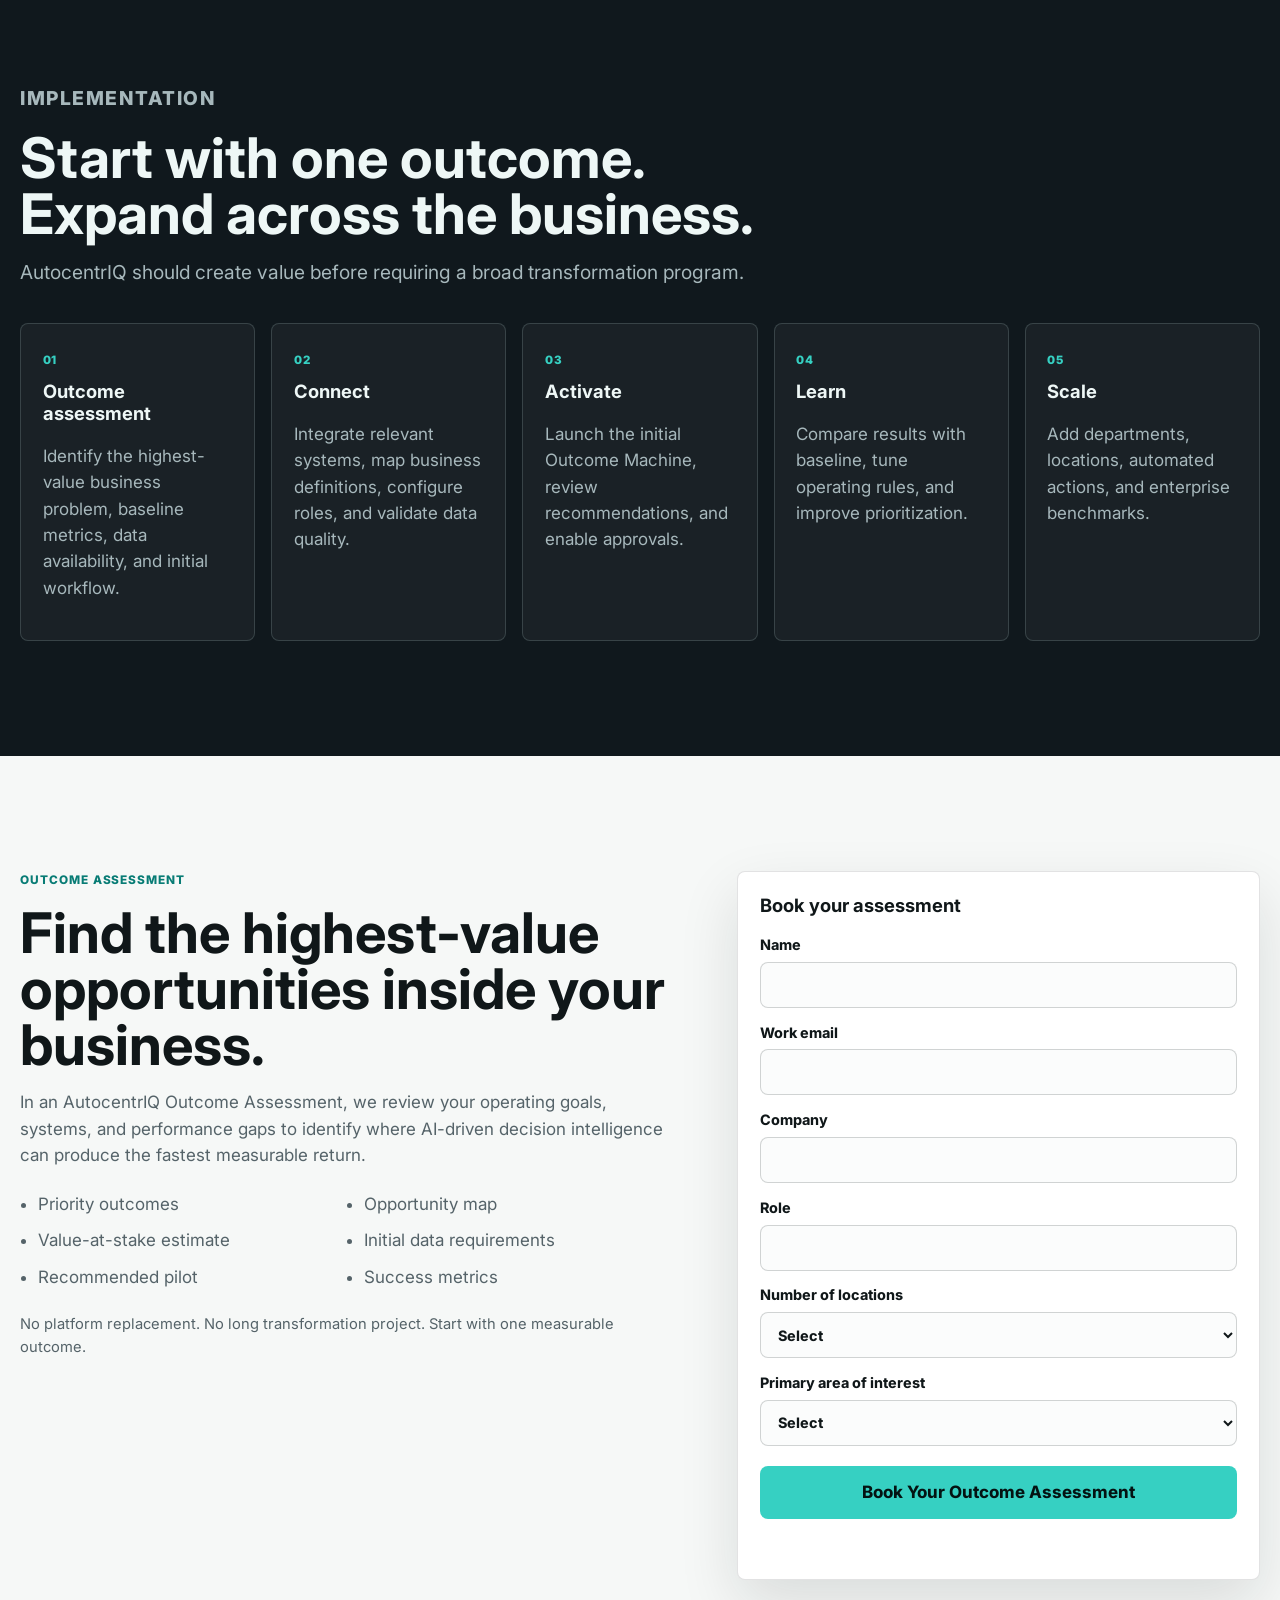
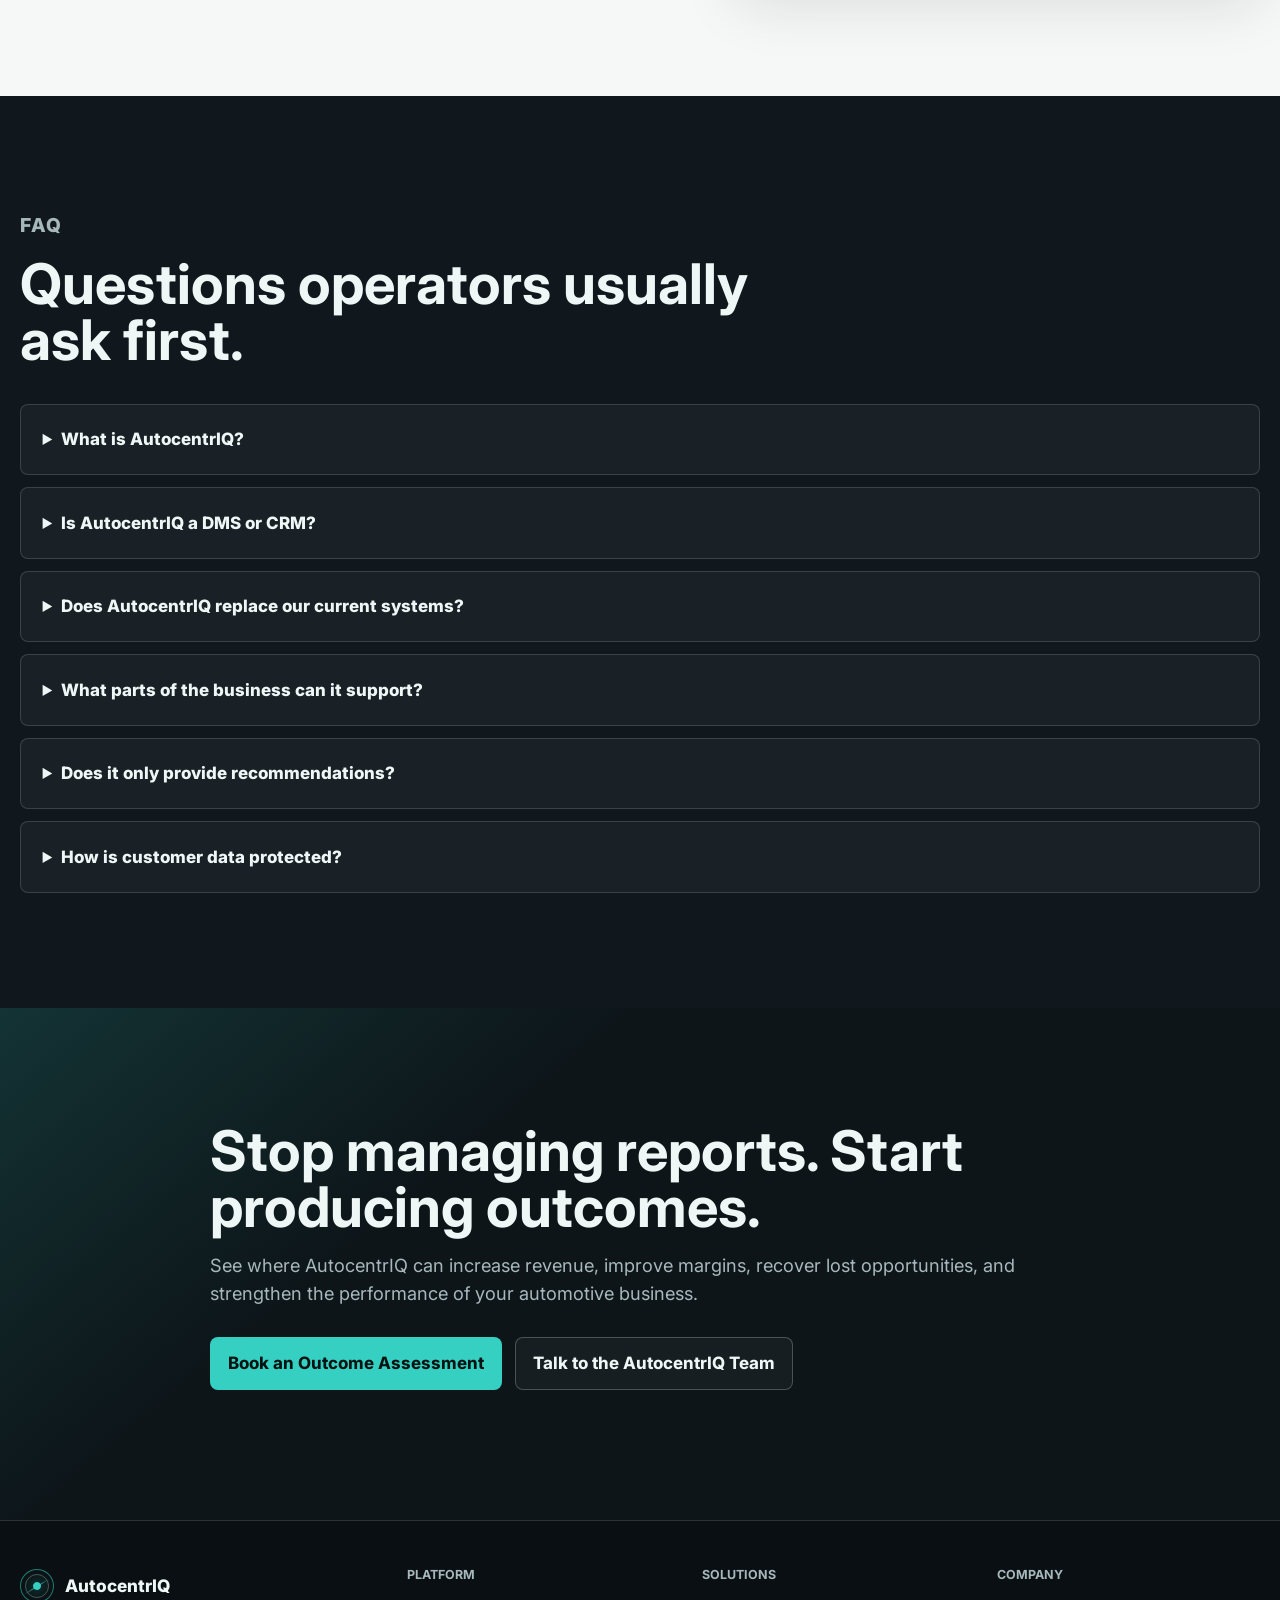
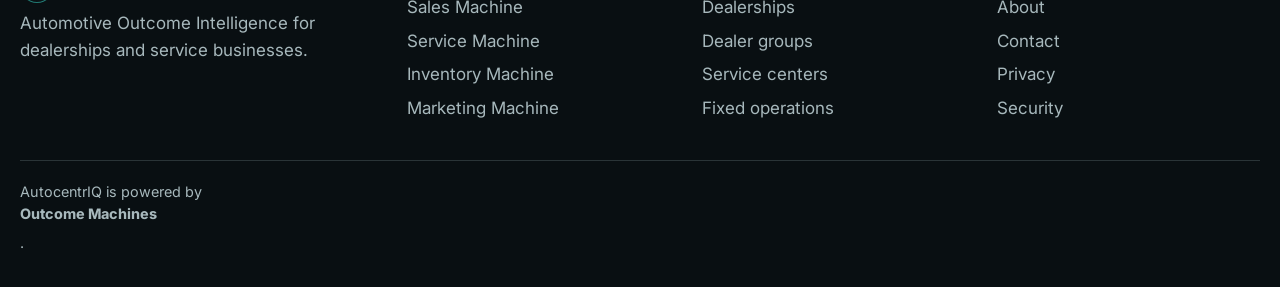
==== commit 05e13678: "Add closed-loop signal radar section" ====
--- a/index.html
+++ b/index.html
@@ -144,6 +144,38 @@
         </div>
       </section>
 
+      <section class="signal-loop-section" aria-labelledby="signal-loop-title">
+        <div class="shell signal-loop-grid">
+          <div>
+            <p class="eyebrow">Continuous outcome intelligence</p>
+            <h2 id="signal-loop-title">A closed loop watching every signal that can change the outcome.</h2>
+            <p>
+              AutocentrIQ monitors operating signals as they move through the business, identifies where action is needed, coordinates the work, and learns from the result.
+            </p>
+          </div>
+          <div class="radar-panel" role="img" aria-label="Closed-loop radar sweep showing AutocentrIQ continuously observing, operating, and learning across sales, service, inventory, marketing, customers, and finance.">
+            <div class="radar-core">
+              <span class="radar-sweep"></span>
+              <span class="radar-ring ring-one"></span>
+              <span class="radar-ring ring-two"></span>
+              <span class="radar-ring ring-three"></span>
+              <span class="radar-center">AutocentrIQ</span>
+              <span class="radar-node node-sales">Sales</span>
+              <span class="radar-node node-service">Service</span>
+              <span class="radar-node node-inventory">Inventory</span>
+              <span class="radar-node node-marketing">Marketing</span>
+              <span class="radar-node node-customer">Customers</span>
+              <span class="radar-node node-finance">Finance</span>
+            </div>
+            <ol class="loop-stages" aria-label="Closed loop stages">
+              <li><span>Observe</span>Signal intake</li>
+              <li><span>Operate</span>Approved action</li>
+              <li><span>Learn</span>Measured outcome</li>
+            </ol>
+          </div>
+        </div>
+      </section>
+
       <section class="integration-strip" aria-labelledby="systems-headline">
         <div class="shell">
           <h2 id="systems-headline">Works with the systems already running your business.</h2>
--- a/styles.css
+++ b/styles.css
@@ -525,6 +525,199 @@
   border-radius: inherit;
 }
 
+.signal-loop-section {
+  padding: clamp(3rem, 6vw, 5.5rem) 0;
+  background: #0f181c;
+  border-top: 1px solid var(--line);
+  border-bottom: 1px solid var(--line);
+}
+
+.signal-loop-grid {
+  display: grid;
+  grid-template-columns: minmax(0, 0.82fr) minmax(480px, 1fr);
+  gap: clamp(2rem, 5vw, 5rem);
+  align-items: center;
+}
+
+.signal-loop-grid h2 {
+  max-width: 720px;
+  font-size: clamp(2rem, 4vw, 3rem);
+}
+
+.signal-loop-grid p {
+  max-width: 640px;
+  color: var(--muted);
+  font-size: clamp(1rem, 1.35vw, 1.12rem);
+}
+
+.radar-panel {
+  display: grid;
+  grid-template-columns: minmax(280px, 1fr) 172px;
+  gap: 1rem;
+  align-items: center;
+  border: 1px solid rgba(54, 208, 194, 0.24);
+  border-radius: var(--radius);
+  padding: clamp(1rem, 2vw, 1.35rem);
+  background:
+    linear-gradient(145deg, rgba(54, 208, 194, 0.08), rgba(238, 247, 246, 0.035)),
+    rgba(238, 247, 246, 0.03);
+  overflow: hidden;
+}
+
+.radar-core {
+  position: relative;
+  min-height: 420px;
+  border-radius: var(--radius);
+  background:
+    radial-gradient(circle at center, rgba(54, 208, 194, 0.17), transparent 12%),
+    radial-gradient(circle at center, rgba(238, 247, 246, 0.06), transparent 62%),
+    linear-gradient(rgba(238, 247, 246, 0.04) 1px, transparent 1px),
+    linear-gradient(90deg, rgba(238, 247, 246, 0.04) 1px, transparent 1px);
+  background-size: auto, auto, 40px 40px, 40px 40px;
+  border: 1px solid rgba(238, 247, 246, 0.1);
+  isolation: isolate;
+}
+
+.radar-core::before,
+.radar-core::after {
+  content: "";
+  position: absolute;
+  left: 50%;
+  top: 50%;
+  width: 84%;
+  height: 1px;
+  background: rgba(238, 247, 246, 0.12);
+  transform: translate(-50%, -50%);
+}
+
+.radar-core::after {
+  width: 1px;
+  height: 84%;
+}
+
+.radar-sweep {
+  position: absolute;
+  inset: 10%;
+  border-radius: 50%;
+  background: conic-gradient(from 0deg, rgba(54, 208, 194, 0.46), rgba(54, 208, 194, 0.12) 24deg, transparent 74deg);
+  animation: radarSweep 5.5s linear infinite;
+  transform-origin: center;
+  z-index: 1;
+}
+
+.radar-ring {
+  position: absolute;
+  inset: var(--inset);
+  border: 1px solid rgba(54, 208, 194, 0.3);
+  border-radius: 50%;
+  z-index: 2;
+}
+
+.ring-one {
+  --inset: 14%;
+}
+
+.ring-two {
+  --inset: 28%;
+}
+
+.ring-three {
+  --inset: 42%;
+}
+
+.radar-center,
+.radar-node {
+  position: absolute;
+  z-index: 3;
+  display: inline-flex;
+  align-items: center;
+  justify-content: center;
+  border-radius: 999px;
+  font-size: 0.78rem;
+  font-weight: 850;
+  letter-spacing: 0;
+  white-space: nowrap;
+}
+
+.radar-center {
+  left: 50%;
+  top: 50%;
+  width: 118px;
+  height: 42px;
+  color: #041312;
+  background: var(--accent);
+  transform: translate(-50%, -50%);
+  box-shadow: 0 0 42px rgba(54, 208, 194, 0.32);
+}
+
+.radar-node {
+  min-height: 34px;
+  padding: 0 0.7rem;
+  color: var(--ink);
+  background: rgba(11, 17, 20, 0.76);
+  border: 1px solid rgba(54, 208, 194, 0.46);
+  box-shadow: 0 0 24px rgba(54, 208, 194, 0.14);
+}
+
+.node-sales {
+  left: 17%;
+  top: 19%;
+}
+
+.node-service {
+  right: 14%;
+  top: 26%;
+}
+
+.node-inventory {
+  left: 10%;
+  top: 59%;
+}
+
+.node-marketing {
+  right: 12%;
+  top: 63%;
+}
+
+.node-customer {
+  left: 39%;
+  top: 12%;
+}
+
+.node-finance {
+  left: 43%;
+  bottom: 11%;
+}
+
+.loop-stages {
+  list-style: none;
+  padding: 0;
+  margin: 0;
+  display: grid;
+  gap: 0.8rem;
+}
+
+.loop-stages li {
+  min-height: 92px;
+  display: grid;
+  align-content: center;
+  border: 1px solid rgba(238, 247, 246, 0.12);
+  border-radius: var(--radius);
+  padding: 0.9rem;
+  color: var(--muted);
+  background: rgba(0, 0, 0, 0.16);
+}
+
+.loop-stages span {
+  display: block;
+  color: var(--accent);
+  text-transform: uppercase;
+  font-size: 0.72rem;
+  font-weight: 850;
+  letter-spacing: 0.07em;
+  margin-bottom: 0.24rem;
+}
+
 .integration-strip {
   padding: 2.4rem 0;
   background: var(--paper);
@@ -1060,10 +1253,17 @@
   }
 }
 
+@keyframes radarSweep {
+  to {
+    transform: rotate(360deg);
+  }
+}
+
 @media (max-width: 1100px) {
   .hero-grid,
   .split,
-  .assessment-grid {
+  .assessment-grid,
+  .signal-loop-grid {
     grid-template-columns: 1fr;
   }
 
@@ -1084,6 +1284,14 @@
   .process-list,
   .integration-groups {
     grid-template-columns: repeat(3, 1fr);
+  }
+
+  .radar-panel {
+    grid-template-columns: 1fr;
+  }
+
+  .radar-core {
+    min-height: 380px;
   }
 }
 
@@ -1227,6 +1435,26 @@
     flex-direction: column;
     gap: 0.25rem;
   }
+
+  .radar-panel {
+    margin-inline: -6px;
+  }
+
+  .radar-core {
+    min-height: 330px;
+  }
+
+  .radar-center {
+    width: 104px;
+    height: 38px;
+    font-size: 0.72rem;
+  }
+
+  .radar-node {
+    font-size: 0.7rem;
+    min-height: 30px;
+    padding: 0 0.48rem;
+  }
 }
 
 @media (prefers-reduced-motion: reduce) {
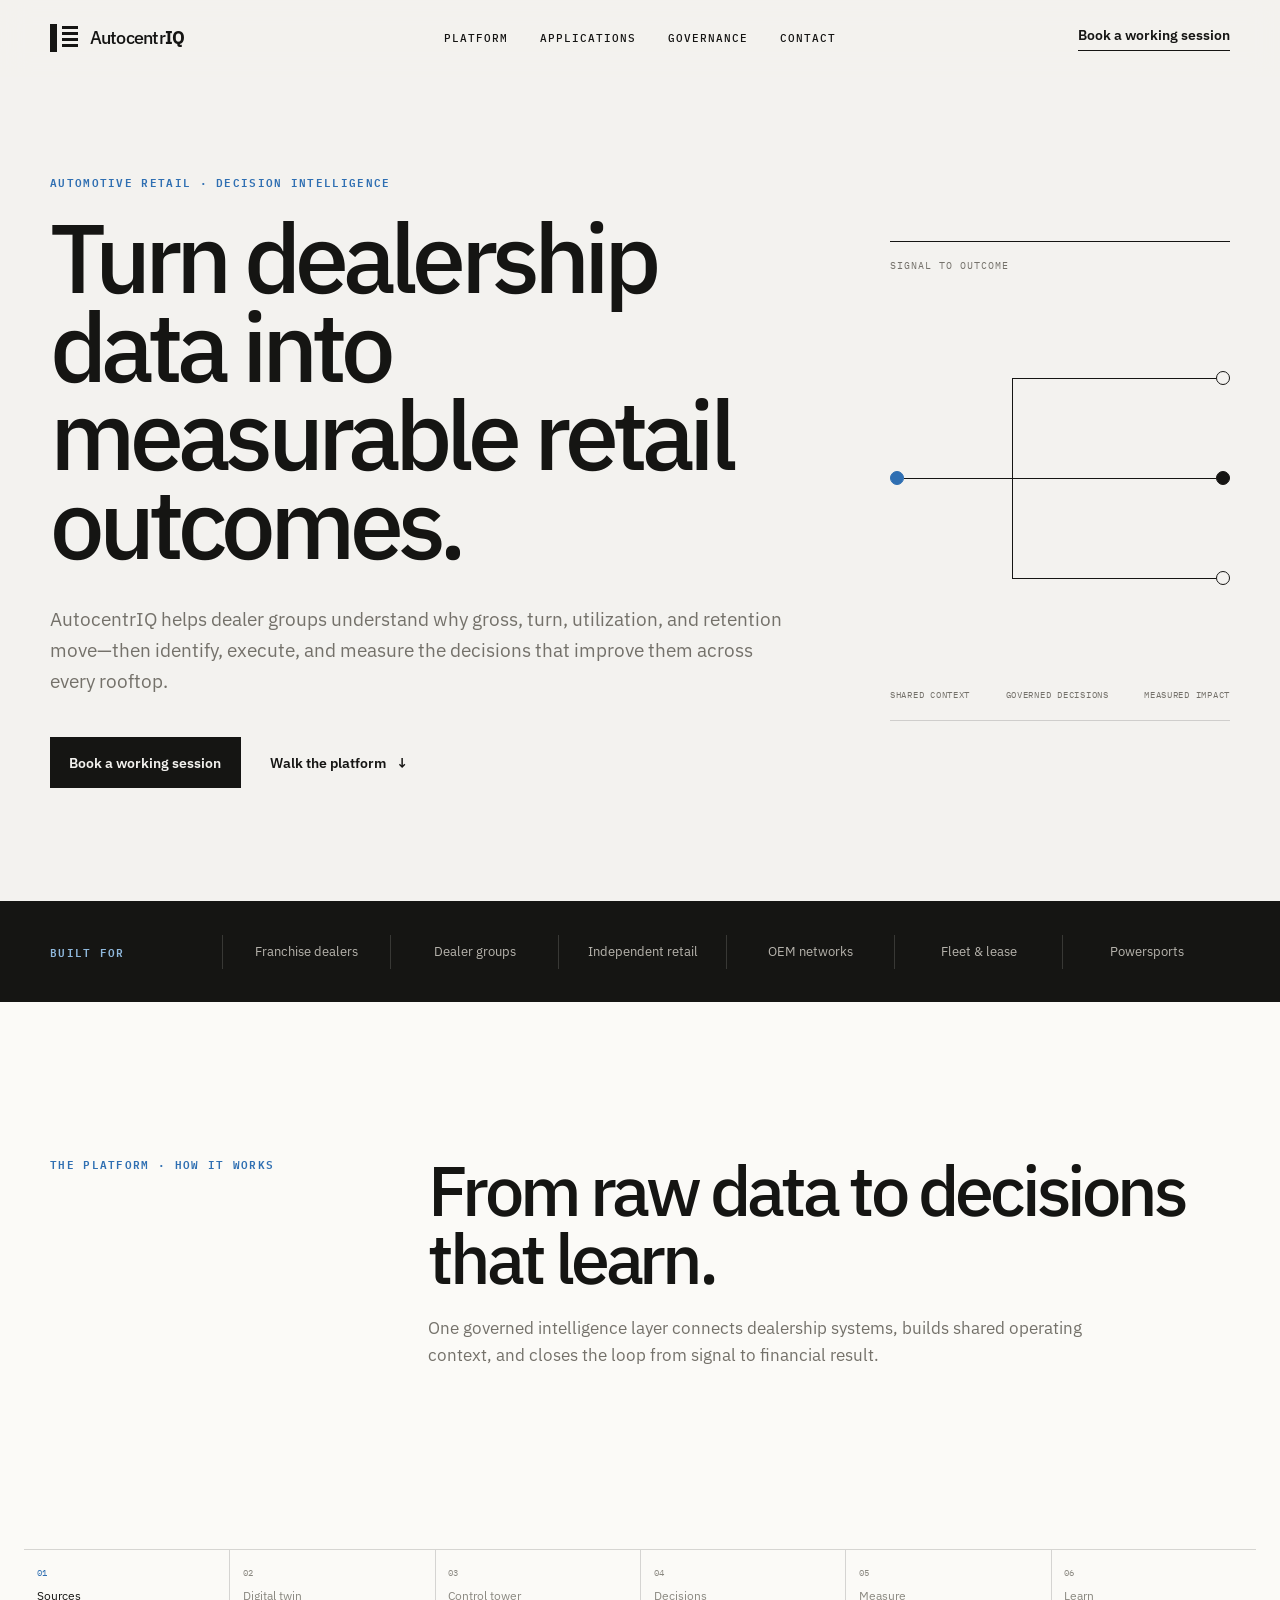
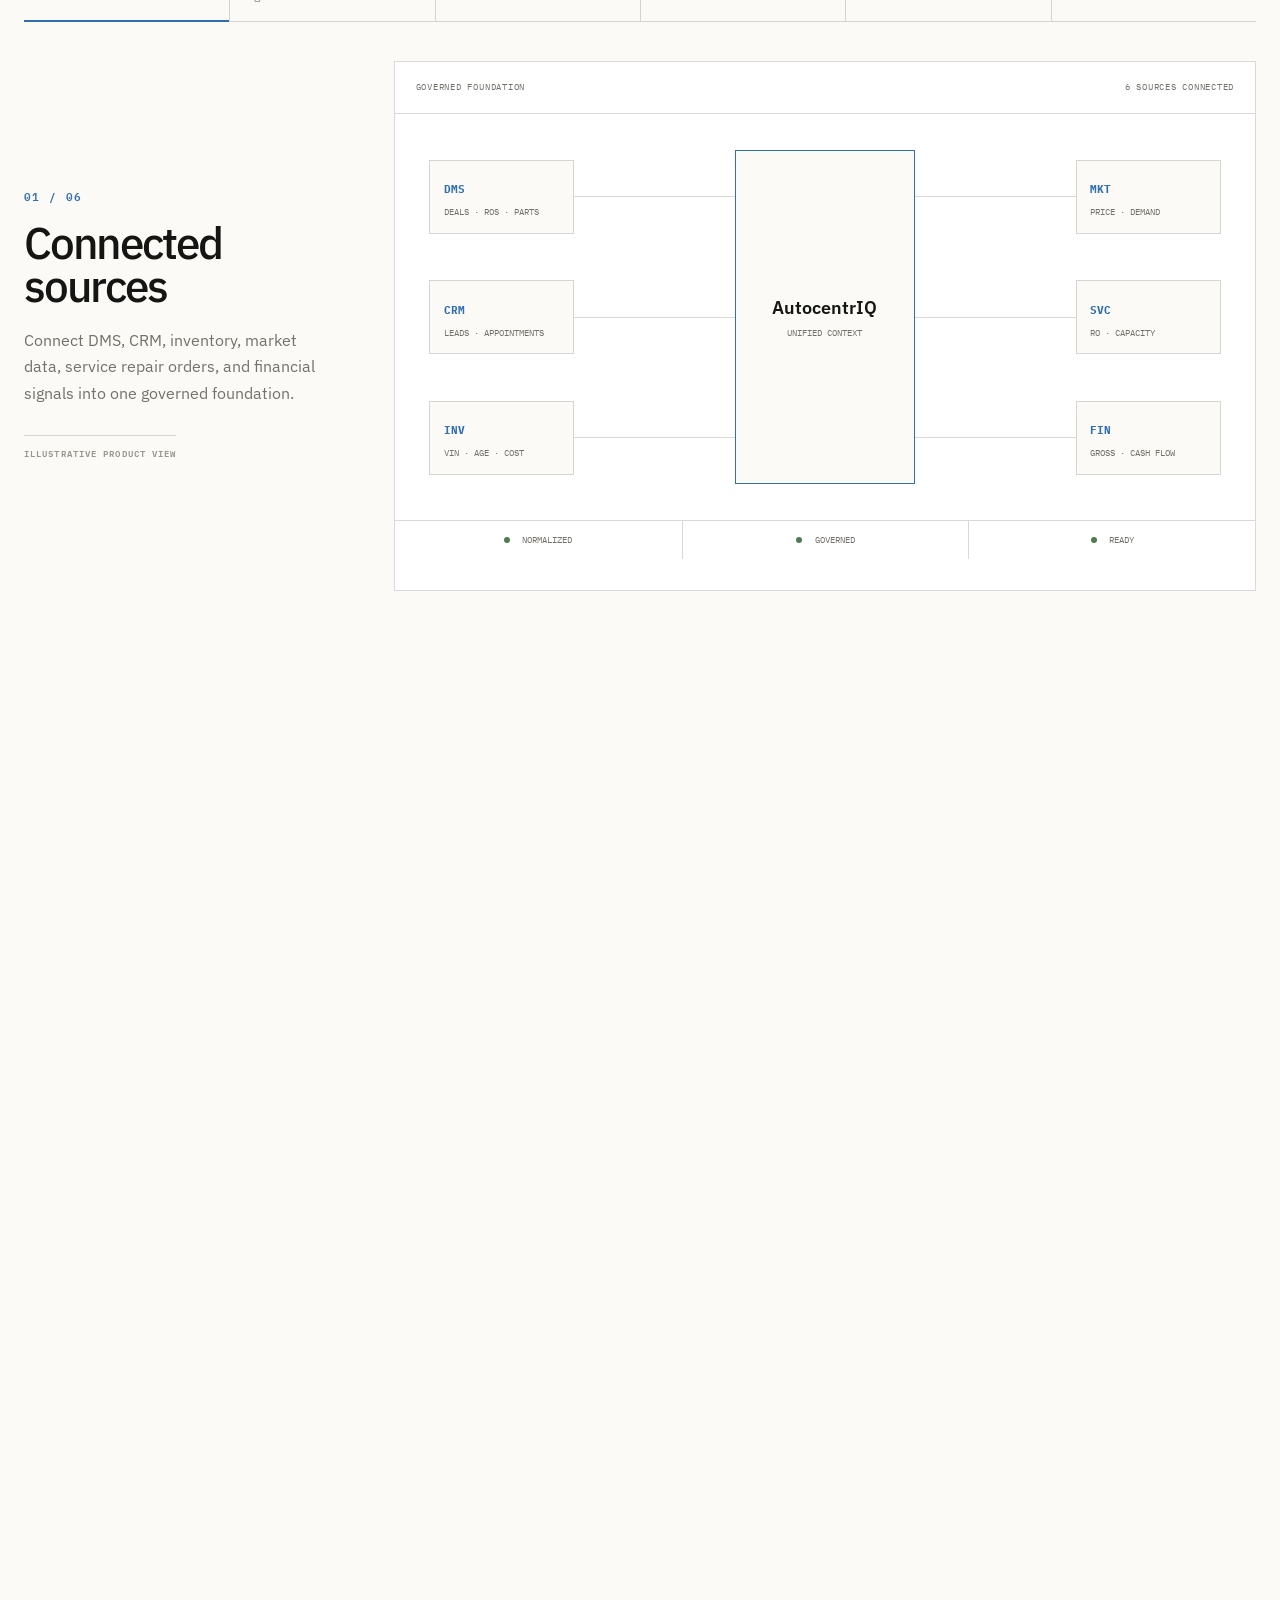
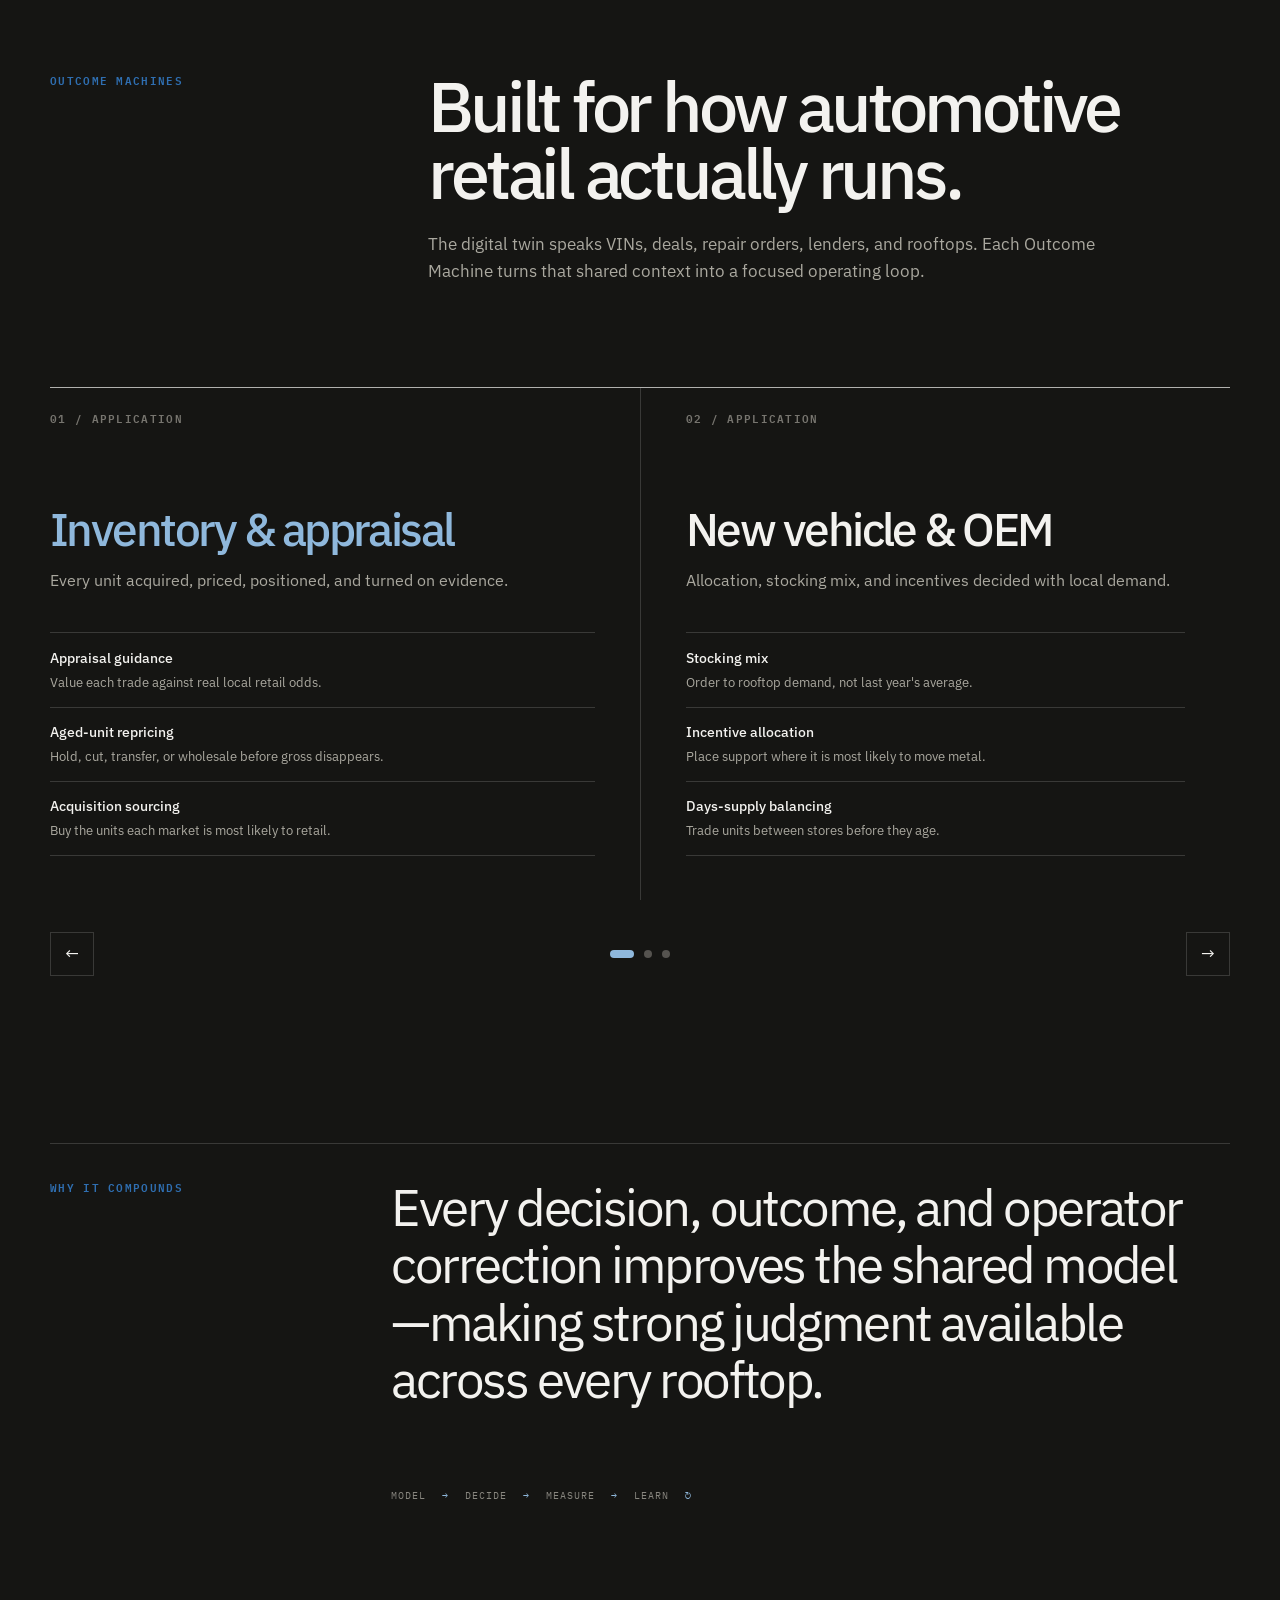
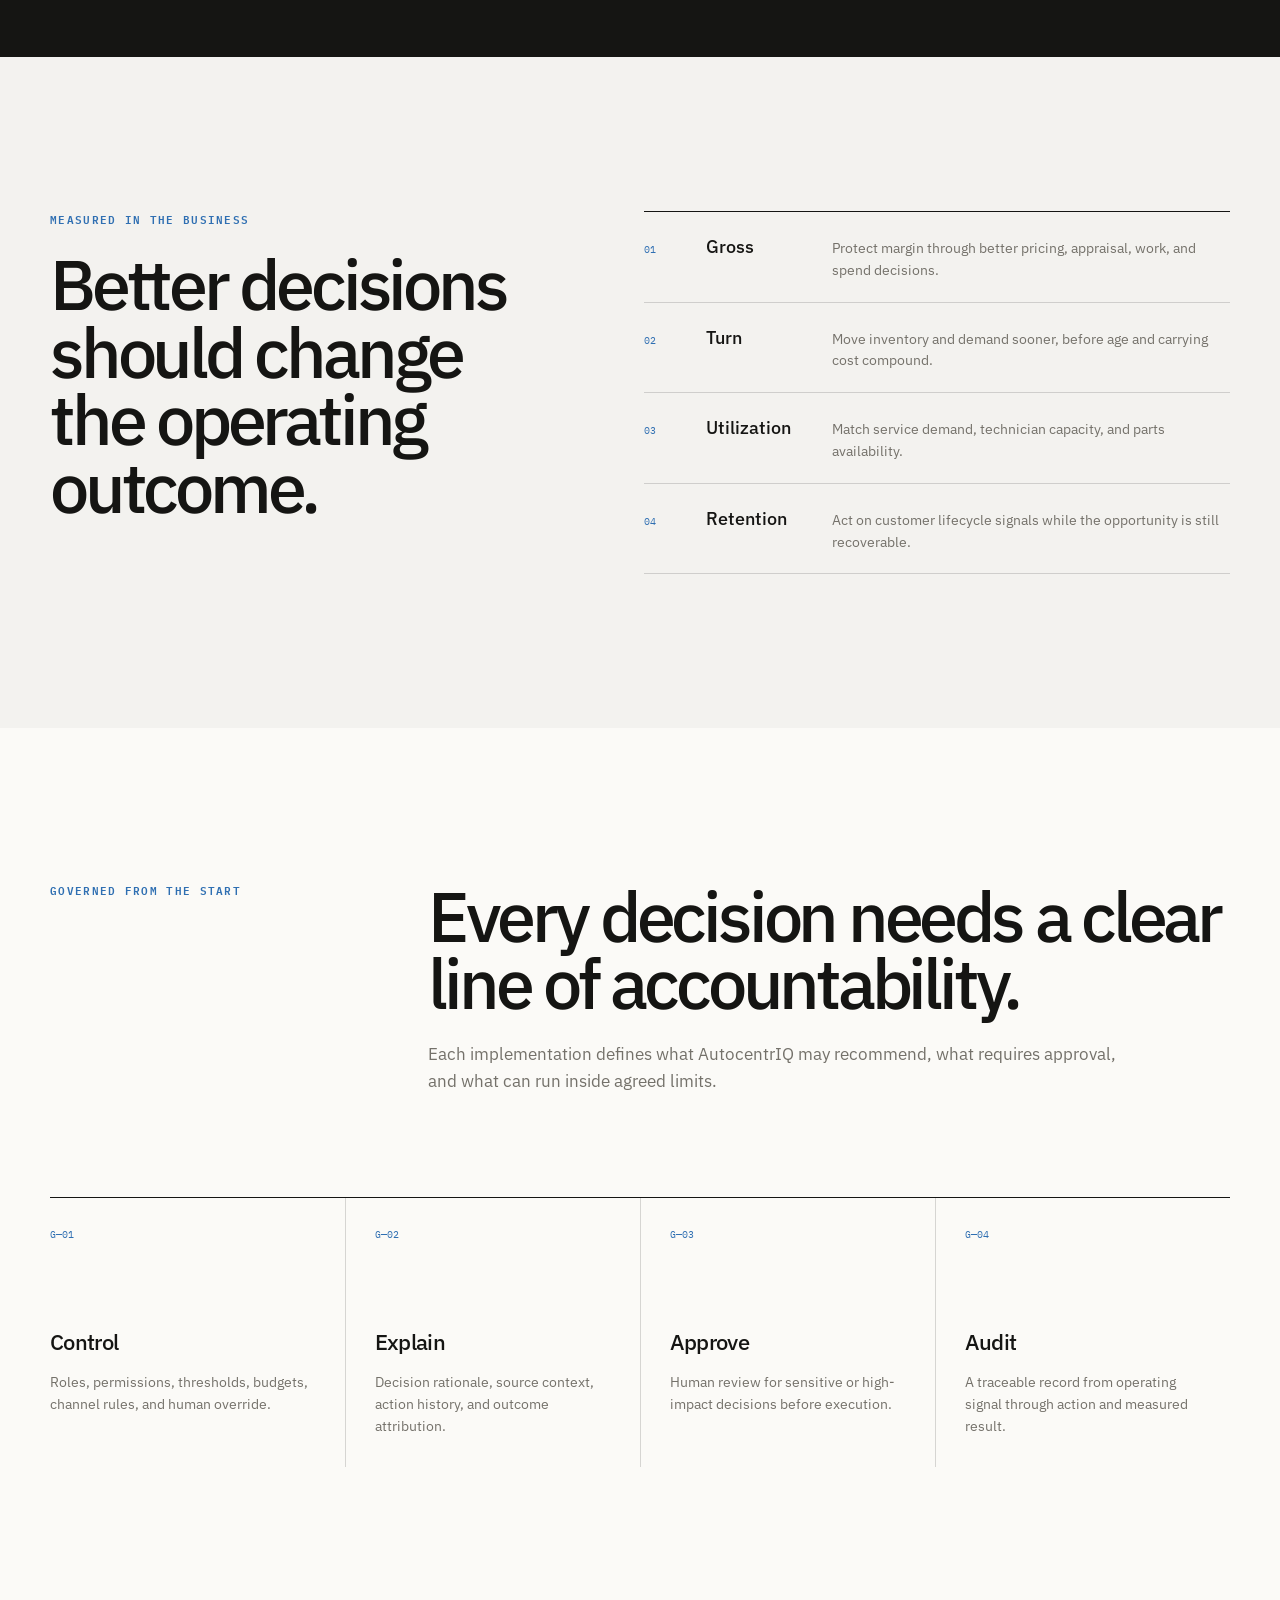
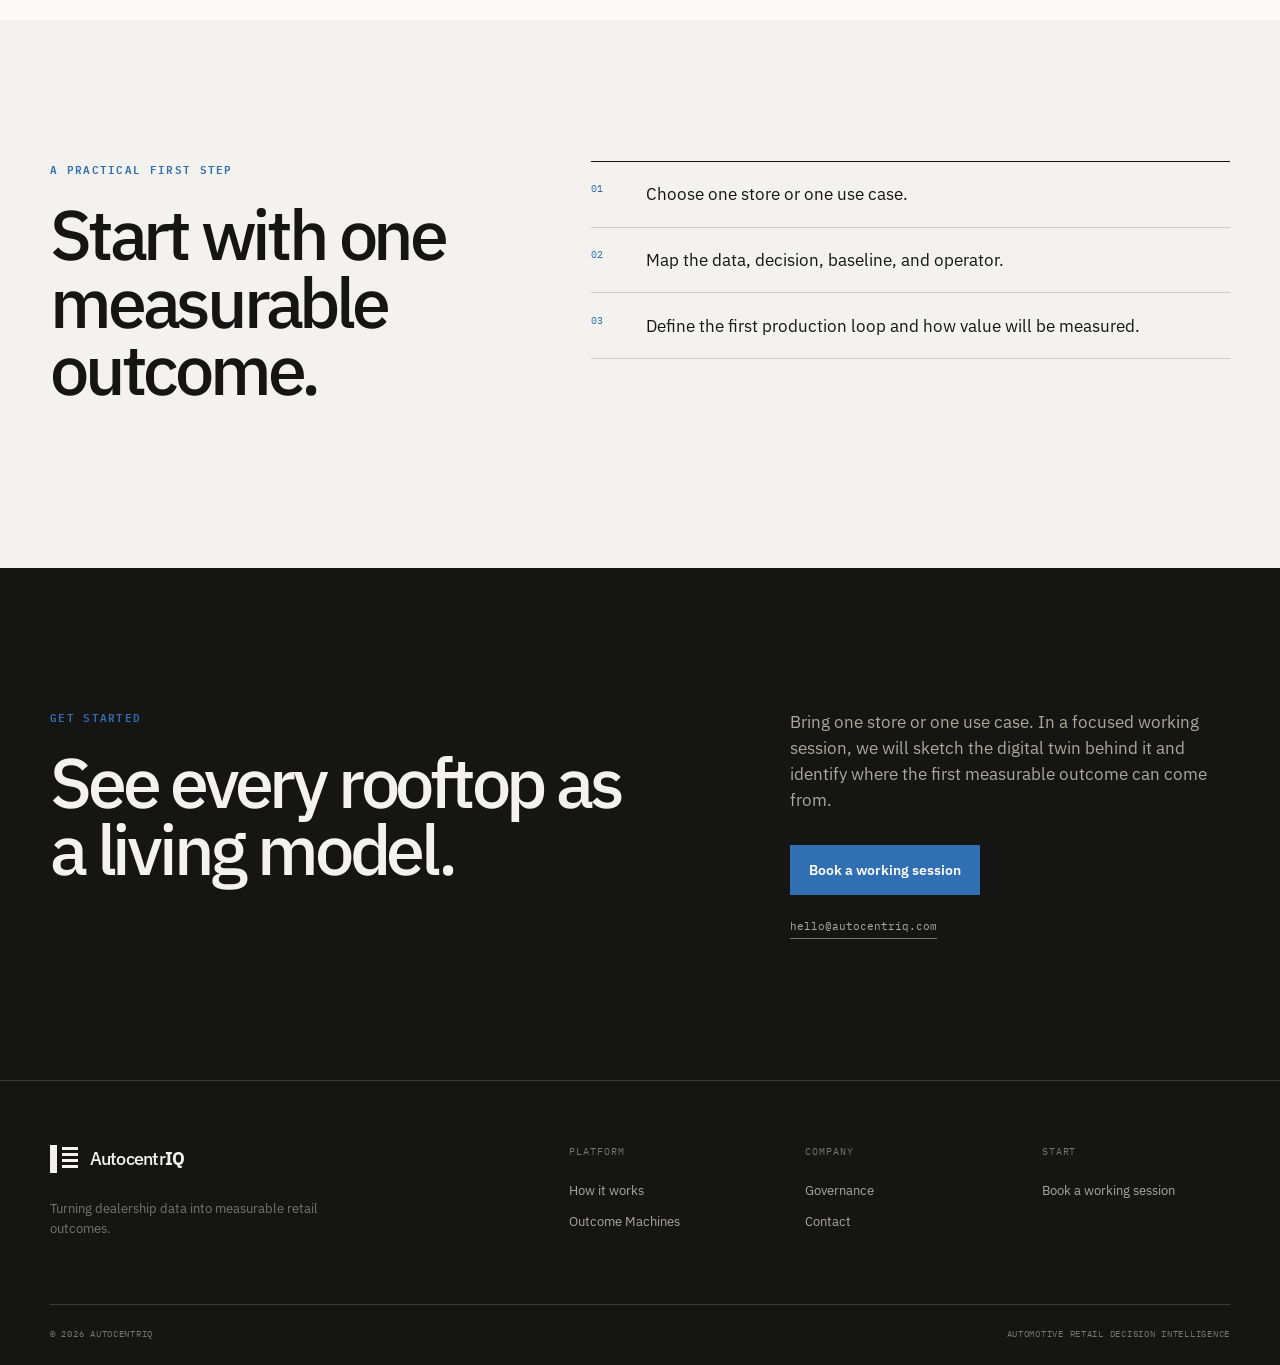
==== commit 231097d7: "Redesign AutocentrIQ landing page" ====
--- a/index.html
+++ b/index.html
@@ -3,21 +3,32 @@
   <head>
     <meta charset="utf-8">
     <meta name="viewport" content="width=device-width, initial-scale=1">
-    <title>AutocentrIQ | Automotive Outcome Intelligence</title>
+    <title>AutocentrIQ | Automotive Retail Decision Intelligence</title>
     <meta
       name="description"
-      content="AutocentrIQ helps dealerships and automotive service businesses increase revenue, protect margins, improve utilization, recover lost opportunities, and drive profitable growth."
+      content="AutocentrIQ turns dealership data into measurable retail outcomes with an automotive digital twin, focused control towers, and governed Outcome Machines."
     >
-    <meta name="theme-color" content="#0b1114">
-    <meta property="og:title" content="AutocentrIQ | Automotive Outcome Intelligence">
-    <meta
-      property="og:description"
-      content="Turn every operating signal into profitable action with the Outcome Machine for automotive retail and service."
-    >
+    <meta name="theme-color" content="#f3f2ef">
+    <meta property="og:title" content="AutocentrIQ | Automotive Retail Decision Intelligence">
+    <meta property="og:description" content="Turn dealership data into measurable retail outcomes.">
+    <meta property="og:url" content="https://autocentriq.com/">
     <meta property="og:type" content="website">
+    <meta property="og:site_name" content="AutocentrIQ">
+    <meta property="og:image" content="https://autocentriq.com/assets/og-autocentriq-v2.png">
+    <meta property="og:image:type" content="image/png">
+    <meta property="og:image:width" content="1200">
+    <meta property="og:image:height" content="630">
+    <meta property="og:image:alt" content="AutocentrIQ turns dealership data into measurable retail outcomes.">
+    <meta name="twitter:card" content="summary_large_image">
+    <meta name="twitter:title" content="AutocentrIQ | Automotive Retail Decision Intelligence">
+    <meta name="twitter:description" content="Turn dealership data into measurable retail outcomes.">
+    <meta name="twitter:image" content="https://autocentriq.com/assets/og-autocentriq-v2.png">
     <link rel="preconnect" href="https://fonts.googleapis.com">
     <link rel="preconnect" href="https://fonts.gstatic.com" crossorigin>
-    <link href="https://fonts.googleapis.com/css2?family=Inter:wght@400;500;600;700;800&display=swap" rel="stylesheet">
+    <link
+      href="https://fonts.googleapis.com/css2?family=IBM+Plex+Mono:wght@400;500;600&amp;family=IBM+Plex+Sans:wght@400;500;600;700&amp;display=swap"
+      rel="stylesheet"
+    >
     <link rel="stylesheet" href="styles.css">
     <script type="application/ld+json">
       {
@@ -26,535 +37,438 @@
         "name": "AutocentrIQ",
         "applicationCategory": "BusinessApplication",
         "operatingSystem": "Web",
-        "description": "Automotive Outcome Intelligence for dealerships and service businesses.",
-        "offers": {
-          "@type": "Offer",
-          "price": "0",
-          "priceCurrency": "USD",
-          "description": "Outcome Assessment consultation"
-        }
+        "description": "Automotive retail decision intelligence for dealerships and dealer groups."
       }
     </script>
   </head>
   <body>
     <a class="skip-link" href="#main">Skip to content</a>
+
     <header class="site-header" data-header>
       <nav class="nav shell" aria-label="Primary navigation">
         <a class="brand" href="#top" aria-label="AutocentrIQ home">
-          <span class="brand-mark" aria-hidden="true">
-            <span></span>
-          </span>
-          <span>AutocentrIQ</span>
+          <span class="brand-mark" aria-hidden="true"></span>
+          <span>Autocentr<span>IQ</span></span>
         </a>
-        <button class="menu-toggle" type="button" aria-expanded="false" aria-controls="mobile-menu" data-menu-toggle>
-          <span class="sr-only">Open navigation</span>
-          <span></span>
-          <span></span>
-          <span></span>
-        </button>
-        <div class="nav-links" id="mobile-menu" data-menu>
+        <div class="nav-links">
           <a href="#platform">Platform</a>
-          <a href="#outcomes">Outcomes</a>
-          <a href="#solutions">Solutions</a>
-          <a href="#workflow">How It Works</a>
-          <a href="#integrations">Integrations</a>
-          <a href="#company">Company</a>
-          <a class="button button-small button-primary" href="#assessment">Book an Assessment</a>
-        </div>
+          <a href="#applications">Applications</a>
+          <a href="#governance">Governance</a>
+          <a href="#contact">Contact</a>
+        </div>
+        <a class="nav-cta" href="mailto:hello@autocentriq.com?subject=AutocentrIQ%20working%20session">Book a working session</a>
       </nav>
     </header>
 
     <main id="main">
       <section class="hero" id="top">
-        <div class="hero-grid shell">
+        <div class="shell hero-grid">
           <div class="hero-copy">
-            <p class="eyebrow">The Outcome Machine for Automotive Retail &amp; Service</p>
-            <h1>Turn every operating signal into profitable action.</h1>
+            <p class="eyebrow">Automotive retail · decision intelligence</p>
+            <h1>Turn dealership data into measurable retail outcomes.</h1>
             <p class="hero-lede">
-              AutocentrIQ continuously monitors sales, service, inventory, marketing, and customer activity to find what is limiting performance, recommend the highest-value actions, execute approved workflows, and measure the financial impact.
+              AutocentrIQ helps dealer groups understand why gross, turn, utilization, and retention move—then identify, execute, and measure the decisions that improve them across every rooftop.
             </p>
             <div class="hero-actions">
-              <a class="button button-primary" href="#assessment">Book an Outcome Assessment</a>
-              <a class="button button-secondary" href="#workflow">See How It Works</a>
+              <a class="button button-dark" href="mailto:hello@autocentriq.com?subject=AutocentrIQ%20working%20session">Book a working session</a>
+              <a class="text-link" href="#platform">Walk the platform <span aria-hidden="true">↓</span></a>
             </div>
-            <p class="microcopy">Built for dealerships, dealer groups, and automotive service businesses.</p>
-          </div>
-
-          <div class="hero-visual" aria-label="AutocentrIQ product preview showing today's highest-value opportunities">
-            <div class="product-shell">
-              <div class="product-topbar">
-                <div>
-                  <span class="status-dot"></span>
-                  <span>Today&apos;s Highest-Value Opportunities</span>
+          </div>
+
+          <div class="hero-system" aria-label="Data signals branching into measurable decisions">
+            <div class="hero-system-label">Signal to outcome</div>
+            <div class="signal-flow" aria-hidden="true">
+              <i class="signal-origin"></i>
+              <span class="signal-input-line"></span>
+              <span class="signal-bus"></span>
+              <span class="signal-output-line output-one"></span>
+              <span class="signal-output-line output-two"></span>
+              <span class="signal-output-line output-three"></span>
+              <i class="signal-node node-one"></i>
+              <i class="signal-node node-two"></i>
+              <i class="signal-node node-three"></i>
+            </div>
+            <div class="hero-system-caption">
+              <span>Shared context</span>
+              <span>Governed decisions</span>
+              <span>Measured impact</span>
+            </div>
+          </div>
+        </div>
+      </section>
+
+      <section class="market-strip" aria-labelledby="market-title">
+        <div class="shell">
+          <p class="strip-label" id="market-title">Built for</p>
+          <div class="market-list">
+            <span>Franchise dealers</span>
+            <span>Dealer groups</span>
+            <span>Independent retail</span>
+            <span>OEM networks</span>
+            <span>Fleet &amp; lease</span>
+            <span>Powersports</span>
+          </div>
+        </div>
+      </section>
+
+      <section class="platform-intro" id="platform">
+        <div class="shell intro-grid">
+          <p class="eyebrow">The platform · how it works</p>
+          <div>
+            <h2>From raw data to decisions that learn.</h2>
+            <p>One governed intelligence layer connects dealership systems, builds shared operating context, and closes the loop from signal to financial result.</p>
+          </div>
+        </div>
+      </section>
+
+      <section class="platform-story" data-platform-story aria-label="AutocentrIQ platform walkthrough">
+        <div class="platform-track" data-platform-track>
+          <div class="platform-sticky">
+            <div class="shell platform-frame">
+              <div class="platform-tabs" role="tablist" aria-label="Platform stages">
+                <button type="button" role="tab" aria-selected="true" aria-controls="stage-sources" id="tab-sources" data-platform-step="0">
+                  <span>01</span>Sources
+                </button>
+                <button type="button" role="tab" aria-selected="false" aria-controls="stage-twin" id="tab-twin" data-platform-step="1" tabindex="-1">
+                  <span>02</span>Digital twin
+                </button>
+                <button type="button" role="tab" aria-selected="false" aria-controls="stage-tower" id="tab-tower" data-platform-step="2" tabindex="-1">
+                  <span>03</span>Control tower
+                </button>
+                <button type="button" role="tab" aria-selected="false" aria-controls="stage-decisions" id="tab-decisions" data-platform-step="3" tabindex="-1">
+                  <span>04</span>Decisions
+                </button>
+                <button type="button" role="tab" aria-selected="false" aria-controls="stage-measure" id="tab-measure" data-platform-step="4" tabindex="-1">
+                  <span>05</span>Measure
+                </button>
+                <button type="button" role="tab" aria-selected="false" aria-controls="stage-learn" id="tab-learn" data-platform-step="5" tabindex="-1">
+                  <span>06</span>Learn
+                </button>
+              </div>
+
+              <div class="platform-stage-wrap">
+                <div class="stage-copy" aria-live="polite">
+                  <p class="stage-count" data-stage-count>01 / 06</p>
+                  <h3 data-stage-title>Connected sources</h3>
+                  <p data-stage-description>Connect DMS, CRM, inventory, market data, service repair orders, and financial signals into one governed foundation.</p>
+                  <span class="illustrative-note">Illustrative product view</span>
                 </div>
-                <span class="live-pill">Live model</span>
-              </div>
-              <div class="product-grid">
-                <div class="opportunity-stack">
-                  <article class="opportunity-card active">
-                    <div class="card-head">
-                      <span>Service Recovery</span>
-                      <strong>+$48,600</strong>
-                    </div>
-                    <h2>Recover unsold service recommendations</h2>
-                    <p><b>Cause:</b> 312 declined or deferred service items have had no follow-up within 14 days.</p>
-                    <p><b>Action:</b> Launch personalized service-recovery outreach prioritized by value, urgency, and appointment capacity.</p>
-                    <div class="card-actions">
-                      <button type="button">Review Action</button>
-                      <button type="button">Execute</button>
-                    </div>
-                  </article>
-                  <article class="opportunity-card">
-                    <div class="card-head">
-                      <span>Capacity Gap</span>
-                      <strong>+$31,200</strong>
-                    </div>
-                    <h2>Fill unused technician capacity</h2>
-                    <p><b>Cause:</b> Tuesday through Thursday afternoon utilization is forecast below target.</p>
-                    <p><b>Action:</b> Reactivate overdue maintenance customers within a 12-mile radius.</p>
-                  </article>
-                  <article class="opportunity-card">
-                    <div class="card-head">
-                      <span>Sales Follow-Up</span>
-                      <strong>+$76,000</strong>
-                    </div>
-                    <h2>Re-engage high-intent sales leads</h2>
-                    <p><b>Cause:</b> 46 high-intent leads have not received a meaningful response in 48 hours.</p>
-                    <p><b>Action:</b> Assign and initiate follow-up based on vehicle interest and buying stage.</p>
+
+                <div class="stage-visuals">
+                  <article class="stage-panel is-active" role="tabpanel" id="stage-sources" aria-labelledby="tab-sources" data-stage-panel="0">
+                    <header class="product-bar"><span>Governed foundation</span><span>6 sources connected</span></header>
+                    <div class="source-map">
+                      <div class="source-node source-dms"><b>DMS</b><small>Deals · ROs · parts</small></div>
+                      <span class="source-link source-link-l1" aria-hidden="true"></span>
+                      <div class="source-node source-crm"><b>CRM</b><small>Leads · appointments</small></div>
+                      <span class="source-link source-link-l2" aria-hidden="true"></span>
+                      <div class="source-node source-inv"><b>INV</b><small>VIN · age · cost</small></div>
+                      <span class="source-link source-link-l3" aria-hidden="true"></span>
+                      <div class="source-core"><span>AutocentrIQ</span><small>Unified context</small></div>
+                      <span class="source-link source-link-r1" aria-hidden="true"></span>
+                      <div class="source-node source-mkt"><b>MKT</b><small>Price · demand</small></div>
+                      <span class="source-link source-link-r2" aria-hidden="true"></span>
+                      <div class="source-node source-svc"><b>SVC</b><small>RO · capacity</small></div>
+                      <span class="source-link source-link-r3" aria-hidden="true"></span>
+                      <div class="source-node source-fin"><b>FIN</b><small>Gross · cash flow</small></div>
+                    </div>
+                    <div class="stage-status"><span><i></i> Normalized</span><span><i></i> Governed</span><span><i></i> Ready</span></div>
+                  </article>
+
+                  <article class="stage-panel" role="tabpanel" id="stage-twin" aria-labelledby="tab-twin" data-stage-panel="1" hidden>
+                    <header class="product-bar"><span>Automotive digital twin</span><span>Living operating model</span></header>
+                    <div class="entity-map">
+                      <div class="entity entity-customer is-key"><span>Customer</span><small>Identity · lifecycle</small></div>
+                      <span class="entity-link entity-link-l1" aria-hidden="true"></span>
+                      <div class="entity entity-deal"><span>Deal</span><small>Structure · gross</small></div>
+                      <span class="entity-link entity-link-l2" aria-hidden="true"></span>
+                      <div class="entity entity-vin"><span>Vehicle · VIN</span><small>Cost · age · demand</small></div>
+                      <span class="entity-link entity-link-l3" aria-hidden="true"></span>
+                      <div class="entity-hub"><span>Shared entity model</span><small>Relationships · definitions · history</small></div>
+                      <span class="entity-link entity-link-r1" aria-hidden="true"></span>
+                      <div class="entity entity-rooftop"><span>Rooftop</span><small>Market · performance</small></div>
+                      <span class="entity-link entity-link-r2" aria-hidden="true"></span>
+                      <div class="entity entity-lender"><span>Lender</span><small>Terms · approval</small></div>
+                      <span class="entity-link entity-link-r3" aria-hidden="true"></span>
+                      <div class="entity entity-ro"><span>Repair order</span><small>Service · parts</small></div>
+                    </div>
+                    <div class="twin-attributes"><span>Customer ID · Key</span><span>Phone · PII</span><span>Rooftop · Dimension</span></div>
+                  </article>
+
+                  <article class="stage-panel" role="tabpanel" id="stage-tower" aria-labelledby="tab-tower" data-stage-panel="2" hidden>
+                    <header class="product-bar"><span>Inventory control tower</span><span>Today · all rooftops</span></header>
+                    <div class="tower-kpis">
+                      <div><span>Front gross / unit</span><strong>$2,940</strong><small class="positive">▲ $180</small></div>
+                      <div><span>Avg. days in stock</span><strong>58 d</strong><small class="risk">▲ 6 d</small></div>
+                      <div><span>Inventory turn</span><strong>9.4×</strong><small class="positive">▲ 0.6</small></div>
+                    </div>
+                    <div class="tower-columns">
+                      <div>
+                        <p class="ui-label">Signals · 3 active</p>
+                        <div class="signal-item"><i class="risk-dot"></i><span><b>18 units aged 60+ days</b><small>North rooftop · capital at risk</small></span></div>
+                        <div class="signal-item"><i></i><span><b>Demand surge · midsize SUV</b><small>Local market views rising</small></span></div>
+                        <div class="signal-item"><i></i><span><b>Lead response slipping</b><small>Above target response time</small></span></div>
+                      </div>
+                      <div>
+                        <p class="ui-label">Recommended decisions</p>
+                        <div class="recommendation"><span>Reprice aged units</span><b>Review</b></div>
+                        <div class="recommendation"><span>Raise SUV appraisal</span><b>Review</b></div>
+                        <div class="recommendation"><span>Reassign priority leads</span><b>Queued</b></div>
+                      </div>
+                    </div>
+                  </article>
+
+                  <article class="stage-panel" role="tabpanel" id="stage-decisions" aria-labelledby="tab-decisions" data-stage-panel="3" hidden>
+                    <header class="product-bar"><span>Decision cockpit</span><span>3 in review</span></header>
+                    <div class="decision-list">
+                      <div class="decision-row">
+                        <div><span>Reprice 6 aged units</span><small>Adjust list price before day 75</small></div>
+                        <div class="decision-impact"><small>Potential impact</small><strong>+$44K</strong></div>
+                        <div class="confidence"><small>Confidence</small><strong>96%</strong></div>
+                        <span class="approval-state">Approve</span>
+                      </div>
+                      <div class="decision-row">
+                        <div><span>Stock 12 midsize SUVs</span><small>Local demand exceeds days supply</small></div>
+                        <div class="decision-impact"><small>Potential impact</small><strong>+$96K</strong></div>
+                        <div class="confidence"><small>Confidence</small><strong>91%</strong></div>
+                        <span class="approval-state is-approved">Approved</span>
+                      </div>
+                      <div class="decision-row">
+                        <div><span>Wholesale 4 units · North</span><small>Retail odds below operating threshold</small></div>
+                        <div class="decision-impact"><small>Capital released</small><strong>$31K</strong></div>
+                        <div class="confidence"><small>Confidence</small><strong>88%</strong></div>
+                        <span class="approval-state">Approve</span>
+                      </div>
+                    </div>
+                    <p class="decision-footnote">Actions remain inside configured policies, approvals, and operating limits.</p>
+                  </article>
+
+                  <article class="stage-panel" role="tabpanel" id="stage-measure" aria-labelledby="tab-measure" data-stage-panel="4" hidden>
+                    <header class="product-bar"><span>Measured outcome</span><span>Against baseline</span></header>
+                    <div class="measurement-chart" aria-label="Illustrative measured result compared with baseline">
+                      <div class="chart-grid"><span></span><span></span><span></span><span></span></div>
+                      <div class="chart-baseline"></div>
+                      <div class="chart-bars">
+                        <i style="--bar: 32%"></i><i style="--bar: 38%"></i><i style="--bar: 35%"></i><i class="decision-marker" style="--bar: 47%"></i><i style="--bar: 58%"></i><i style="--bar: 69%"></i><i style="--bar: 78%"></i><i style="--bar: 88%"></i>
+                      </div>
+                      <span class="chart-legend legend-measured">Measured</span>
+                      <span class="chart-legend legend-baseline">Baseline</span>
+                      <span class="chart-event">Decision applied</span>
+                    </div>
+                    <div class="measure-summary"><span><b>Gross / unit</b>Improving</span><span><b>Days to turn</b>Declining</span><span><b>Repricing cycle</b>Faster</span></div>
+                  </article>
+
+                  <article class="stage-panel" role="tabpanel" id="stage-learn" aria-labelledby="tab-learn" data-stage-panel="5" hidden>
+                    <header class="product-bar"><span>Continuous learning</span><span>Every outcome adds context</span></header>
+                    <div class="learning-model">
+                      <div class="learning-core"><b>AutocentrIQ</b><span>Sharper every cycle</span></div>
+                      <div class="learning-node learn-twin"><b>Twin</b><span>Shared context</span></div>
+                      <div class="learning-node learn-decide"><b>Decide</b><span>Best action</span></div>
+                      <div class="learning-node learn-measure"><b>Measure</b><span>Real impact</span></div>
+                      <div class="learning-node learn-correct"><b>Correct</b><span>Operator input</span></div>
+                      <span class="orbit-ring ring-outer"></span>
+                      <span class="orbit-ring ring-inner"></span>
+                    </div>
+                    <p class="learning-caption">The system learns by rooftop, vehicle, customer segment, operating condition, and operator correction.</p>
                   </article>
                 </div>
-                <aside class="forecast-panel">
-                  <p>Monthly Gross Profit Target</p>
-                  <strong>$1.82M</strong>
-                  <dl>
-                    <div><dt>Current Forecast</dt><dd>$1.68M</dd></div>
-                    <div><dt>Forecast Gap</dt><dd class="risk">-$140K</dd></div>
-                    <div><dt>Opportunity Found</dt><dd class="positive">+$196K</dd></div>
-                    <div><dt>Actions in Progress</dt><dd>14</dd></div>
-                  </dl>
-                  <div class="progress-label">
-                    <span>Outcome confidence</span>
-                    <span>84%</span>
-                  </div>
-                  <div class="progress-bar" aria-hidden="true"><span></span></div>
-                </aside>
               </div>
             </div>
           </div>
         </div>
       </section>
 
-      <section class="signal-loop-section" aria-labelledby="signal-loop-title">
-        <div class="shell signal-loop-grid">
-          <div>
-            <p class="eyebrow">Continuous outcome intelligence</p>
-            <h2 id="signal-loop-title">A closed loop watching every signal that can change the outcome.</h2>
-            <p>
-              AutocentrIQ monitors operating signals as they move through the business, identifies where action is needed, coordinates the work, and learns from the result.
-            </p>
-          </div>
-          <div class="radar-panel" role="img" aria-label="Closed-loop radar sweep showing AutocentrIQ continuously observing, operating, and learning across sales, service, inventory, marketing, customers, and finance.">
-            <div class="radar-core">
-              <span class="radar-sweep"></span>
-              <span class="radar-ring ring-one"></span>
-              <span class="radar-ring ring-two"></span>
-              <span class="radar-ring ring-three"></span>
-              <span class="radar-center">AutocentrIQ</span>
-              <span class="radar-node node-sales">Sales</span>
-              <span class="radar-node node-service">Service</span>
-              <span class="radar-node node-inventory">Inventory</span>
-              <span class="radar-node node-marketing">Marketing</span>
-              <span class="radar-node node-customer">Customers</span>
-              <span class="radar-node node-finance">Finance</span>
+      <section class="applications" id="applications" data-applications>
+        <div class="shell applications-header">
+          <p class="eyebrow">Outcome Machines</p>
+          <div>
+            <h2>Built for how automotive retail actually runs.</h2>
+            <p>The digital twin speaks VINs, deals, repair orders, lenders, and rooftops. Each Outcome Machine turns that shared context into a focused operating loop.</p>
+          </div>
+        </div>
+
+        <div class="shell application-pages" aria-live="polite">
+          <div class="application-page is-active" id="application-page-1" role="tabpanel" aria-labelledby="application-dot-1" data-application-page="0">
+            <article class="application-card application-primary">
+              <p class="application-index">01 / Application</p>
+              <h3>Inventory &amp; appraisal</h3>
+              <p>Every unit acquired, priced, positioned, and turned on evidence.</p>
+              <ul>
+                <li><span>Appraisal guidance</span>Value each trade against real local retail odds.</li>
+                <li><span>Aged-unit repricing</span>Hold, cut, transfer, or wholesale before gross disappears.</li>
+                <li><span>Acquisition sourcing</span>Buy the units each market is most likely to retail.</li>
+              </ul>
+            </article>
+            <article class="application-card">
+              <p class="application-index">02 / Application</p>
+              <h3>New vehicle &amp; OEM</h3>
+              <p>Allocation, stocking mix, and incentives decided with local demand.</p>
+              <ul>
+                <li><span>Stocking mix</span>Order to rooftop demand, not last year's average.</li>
+                <li><span>Incentive allocation</span>Place support where it is most likely to move metal.</li>
+                <li><span>Days-supply balancing</span>Trade units between stores before they age.</li>
+              </ul>
+            </article>
+          </div>
+
+          <div class="application-page" id="application-page-2" role="tabpanel" aria-labelledby="application-dot-2" data-application-page="1" hidden>
+            <article class="application-card">
+              <p class="application-index">03 / Application</p>
+              <h3>F&amp;I &amp; lending</h3>
+              <p>Faster, fairer, and fully documented finance decisions.</p>
+              <ul>
+                <li><span>Lender routing</span>Match each deal to the best-fit approval path.</li>
+                <li><span>Product fit</span>Prioritize relevant offers for the customer and deal.</li>
+                <li><span>Decision record</span>Keep rationale, inputs, and approvals traceable.</li>
+              </ul>
+            </article>
+            <article class="application-card">
+              <p class="application-index">04 / Application</p>
+              <h3>Fixed ops &amp; service</h3>
+              <p>Fill bays, protect effective labor rate, and recover deferred demand.</p>
+              <ul>
+                <li><span>Bay &amp; tech capacity</span>Schedule against real technician throughput.</li>
+                <li><span>Declined-service recovery</span>Re-engage customers when capacity can serve them.</li>
+                <li><span>Parts demand</span>Align stocking with upcoming repair-order needs.</li>
+              </ul>
+            </article>
+          </div>
+
+          <div class="application-page" id="application-page-3" role="tabpanel" aria-labelledby="application-dot-3" data-application-page="2" hidden>
+            <article class="application-card">
+              <p class="application-index">05 / Application</p>
+              <h3>Marketing &amp; leads</h3>
+              <p>Spend and follow-up mapped to profitable retail outcomes.</p>
+              <ul>
+                <li><span>Profit attribution</span>Connect channels to sold units and gross contribution.</li>
+                <li><span>Lead prioritization</span>Work the opportunities most likely to close.</li>
+                <li><span>Follow-up execution</span>Keep valuable demand from going cold.</li>
+              </ul>
+            </article>
+            <article class="application-card">
+              <p class="application-index">06 / Application</p>
+              <h3>Dealer group operations</h3>
+              <p>One operating picture and one decision language across every rooftop.</p>
+              <ul>
+                <li><span>Rooftop benchmarking</span>Compare stores using the same operating definitions.</li>
+                <li><span>Inventory movement</span>Position units where they are most likely to sell.</li>
+                <li><span>Forecast &amp; priorities</span>Align teams around the gaps that change the outcome.</li>
+              </ul>
+            </article>
+          </div>
+
+          <div class="application-controls">
+            <button type="button" class="application-arrow" data-application-nav="prev" aria-label="Previous applications">←</button>
+            <div class="application-dots" role="tablist" aria-label="Application pages">
+              <button type="button" role="tab" id="application-dot-1" aria-controls="application-page-1" aria-selected="true" data-application-dot="0" aria-label="Applications 1 and 2"></button>
+              <button type="button" role="tab" id="application-dot-2" aria-controls="application-page-2" aria-selected="false" data-application-dot="1" aria-label="Applications 3 and 4"></button>
+              <button type="button" role="tab" id="application-dot-3" aria-controls="application-page-3" aria-selected="false" data-application-dot="2" aria-label="Applications 5 and 6"></button>
             </div>
-            <ol class="loop-stages" aria-label="Closed loop stages">
-              <li><span>Observe</span>Signal intake</li>
-              <li><span>Operate</span>Approved action</li>
-              <li><span>Learn</span>Measured outcome</li>
-            </ol>
-          </div>
-        </div>
-      </section>
-
-      <section class="integration-strip" aria-labelledby="systems-headline">
-        <div class="shell">
-          <h2 id="systems-headline">Works with the systems already running your business.</h2>
-          <div class="system-grid">
-            <span>DMS</span><span>CRM</span><span>Scheduling</span><span>Inventory</span><span>Call tracking</span>
-            <span>Website</span><span>Digital ads</span><span>Accounting</span><span>Communications</span><span>OEM systems</span>
-          </div>
-          <p>AutocentrIQ connects the signals across your systems without forcing your team to replace its core tools.</p>
-        </div>
-      </section>
-
-      <section class="section" id="platform">
-        <div class="shell">
-          <div class="section-intro">
-            <p class="eyebrow">Beyond reporting</p>
-            <h2>Your business does not need another dashboard.</h2>
-            <p>Automotive businesses already generate more data than most teams can act on. The problem is not visibility. The problem is knowing which signals matter, what is causing performance to change, and what action will produce the greatest financial impact.</p>
-          </div>
-          <div class="comparison-grid">
-            <article>
-              <span>Traditional reporting</span>
-              <h3>Shows what happened</h3>
-              <ul>
-                <li>More metrics</li>
-                <li>More reports</li>
-                <li>More alerts</li>
-                <li>More manual analysis</li>
-              </ul>
-            </article>
-            <article>
-              <span>Generic AI tools</span>
-              <h3>Help complete individual tasks</h3>
-              <ul>
-                <li>Draft messages</li>
-                <li>Summarize calls</li>
-                <li>Answer questions</li>
-                <li>Automate isolated workflows</li>
-              </ul>
-            </article>
-            <article class="featured-card">
-              <span>AutocentrIQ</span>
-              <h3>Owns the path from signal to outcome</h3>
-              <ul>
-                <li>Detects opportunities</li>
-                <li>Explains root causes</li>
-                <li>Prioritizes actions</li>
-                <li>Executes workflows</li>
-                <li>Measures results</li>
-              </ul>
-            </article>
-          </div>
-        </div>
-      </section>
-
-      <section class="section architecture">
-        <div class="shell">
-          <div class="section-intro">
-            <p class="eyebrow">Automotive Outcome Intelligence</p>
-            <h2>One intelligence layer across the entire automotive business.</h2>
-            <p>AutocentrIQ connects sales, service, inventory, marketing, finance, and customer data into a unified operating model, then directs attention toward the actions most likely to improve the outcome.</p>
-          </div>
-          <div class="signal-diagram" role="img" aria-label="Business systems flow into AutocentrIQ, which observes, explains, prioritizes, executes, measures, and learns to produce business outcomes.">
-            <div class="diagram-row">
-              <h3>Business Systems</h3>
-              <p>DMS • CRM • Website • Ads • Calls • Scheduling • Inventory • Accounting</p>
-            </div>
-            <div class="flow-lines" aria-hidden="true"><span></span><span></span><span></span></div>
-            <div class="iq-layer">
-              <strong>AutocentrIQ</strong>
-              <div>
-                <span>Observe</span><span>Explain</span><span>Prioritize</span><span>Execute</span><span>Measure</span><span>Learn</span>
-              </div>
-            </div>
-            <div class="flow-lines down" aria-hidden="true"><span></span><span></span><span></span></div>
-            <div class="diagram-row outcomes-row">
-              <h3>Business Outcomes</h3>
-              <p>Revenue • Gross Profit • Utilization • Retention • Cash Flow • EBITDA</p>
-            </div>
-          </div>
-        </div>
-      </section>
-
-      <section class="section dashboard-section" id="outcomes">
-        <div class="shell">
-          <div class="section-intro">
-            <p class="eyebrow">Outcome control</p>
-            <h2>Manage the business by outcomes, not activity.</h2>
-            <p>AutocentrIQ translates hundreds of operating signals into a small number of business outcomes, showing what is on target, what is at risk, and where the greatest opportunity exists.</p>
-          </div>
-          <div class="dashboard-grid">
-            <article>
-              <span>Sales Gross</span>
-              <strong>$612K</strong>
-              <p>Forecast is $38K below target due to slower appointment-to-show conversion.</p>
-              <b>Action: recover high-intent unsold leads.</b>
-            </article>
-            <article>
-              <span>Service Revenue</span>
-              <strong>$284K</strong>
-              <p>Recoverable demand exists in declined service and weekday capacity gaps.</p>
-              <b>Action: launch capacity-matched outreach.</b>
-            </article>
-            <article>
-              <span>Inventory Health</span>
-              <strong>18 units</strong>
-              <p>At-risk aging vehicles carry pricing and merchandising exposure.</p>
-              <b>Action: prioritize unit-level moves.</b>
-            </article>
-            <article>
-              <span>Customer Retention</span>
-              <strong>1,426</strong>
-              <p>Lapsed customers are service-due with matching appointment capacity.</p>
-              <b>Action: activate lifecycle recovery.</b>
-            </article>
-            <article>
-              <span>Marketing Efficiency</span>
-              <strong>18%</strong>
-              <p>Two sources drive low-quality volume and weak gross contribution.</p>
-              <b>Action: reallocate spend by profit.</b>
-            </article>
-          </div>
-
+            <button type="button" class="application-arrow" data-application-nav="next" aria-label="Next applications">→</button>
+          </div>
+        </div>
+
+        <div class="shell compounding">
+          <p class="eyebrow">Why it compounds</p>
+          <p>Every decision, outcome, and operator correction improves the shared model—making strong judgment available across every rooftop.</p>
+          <div class="compound-loop" aria-label="Continuous improvement loop">
+            <span>Model</span><i>→</i><span>Decide</span><i>→</i><span>Measure</span><i>→</i><span>Learn</span><i>↻</i>
+          </div>
+        </div>
+      </section>
+
+      <section class="outcomes" id="outcomes">
+        <div class="shell outcomes-grid">
+          <div>
+            <p class="eyebrow">Measured in the business</p>
+            <h2>Better decisions should change the operating outcome.</h2>
+          </div>
           <div class="outcome-list">
-            <div class="section-intro compact">
-              <h2>Built to improve the metrics that determine profitable growth.</h2>
-            </div>
-            <div class="outcome-grid">
-              <article><h3>Grow revenue</h3><p>Increase sales, service appointments, deferred-work recovery, repeat business, and value from existing demand.</p></article>
-              <article><h3>Protect gross profit</h3><p>Reduce unnecessary discounting, improve pricing decisions, protect labor rate, and prioritize higher-value work.</p></article>
-              <article><h3>Increase service productivity</h3><p>Improve technician utilization, hours sold, average repair order, and bay capacity.</p></article>
-              <article><h3>Improve inventory performance</h3><p>Reduce aging, improve turn, identify pricing risk, and reduce carrying cost.</p></article>
-              <article><h3>Increase customer lifetime value</h3><p>Improve retention, recover inactive customers, and personalize lifecycle outreach.</p></article>
-              <article><h3>Improve cash flow and EBITDA</h3><p>Reduce operational leakage and focus teams on the highest-contribution work.</p></article>
-            </div>
-          </div>
-        </div>
-      </section>
-
-      <section class="section machines" id="solutions">
-        <div class="shell">
-          <div class="section-intro">
-            <p class="eyebrow">Outcome Machines</p>
-            <h2>Specialized Outcome Machines. One operating intelligence layer.</h2>
-            <p>Each Outcome Machine focuses on a specific part of the business while sharing the same goals, context, and learning system.</p>
-          </div>
-          <div class="machine-grid">
-            <button class="machine-card" type="button" aria-expanded="false">
-              <span>Sales Machine</span>
-              <h3>Convert more demand into profitable vehicle sales.</h3>
-              <p>Lead response, appointment conversion, unsold-lead recovery, follow-up quality, gross-risk identification.</p>
-              <div><b>Sample action:</b> reassign 22 high-intent leads worth +$64K gross opportunity.</div>
-            </button>
-            <button class="machine-card" type="button" aria-expanded="false">
-              <span>Service Machine</span>
-              <h3>Increase service production using existing capacity.</h3>
-              <p>Demand forecasting, capacity-gap detection, declined-service recovery, no-show prevention, technician utilization.</p>
-              <div><b>Sample action:</b> fill 42 open labor hours with overdue maintenance demand.</div>
-            </button>
-            <button class="machine-card" type="button" aria-expanded="false">
-              <span>Inventory Machine</span>
-              <h3>Move the right vehicles faster while protecting margin.</h3>
-              <p>Aging risk, price position, carrying cost, merchandising quality, demand matching, turn forecasting.</p>
-              <div><b>Sample action:</b> protect $54K in carrying-cost exposure across 18 units.</div>
-            </button>
-            <button class="machine-card" type="button" aria-expanded="false">
-              <span>Marketing Machine</span>
-              <h3>Allocate spend toward profitable demand.</h3>
-              <p>Source-to-sale attribution, lead quality, cost-per-sale analysis, audience and creative performance.</p>
-              <div><b>Sample action:</b> shift budget from low-conversion volume to high-gross sources.</div>
-            </button>
-            <button class="machine-card" type="button" aria-expanded="false">
-              <span>Customer Machine</span>
-              <h3>Increase retention, reactivation, and lifetime value.</h3>
-              <p>Lifecycle modeling, churn risk, service-due outreach, upgrade opportunities, loyalty segmentation.</p>
-              <div><b>Sample action:</b> reactivate 1,426 lapsed customers by service need and value.</div>
-            </button>
-            <button class="machine-card" type="button" aria-expanded="false">
-              <span>Operations Machine</span>
-              <h3>Improve accountability across the business.</h3>
-              <p>Daily monitoring, forecasting, bottleneck detection, workload prioritization, benchmarking, action ownership.</p>
-              <div><b>Sample action:</b> focus managers on the six gaps driving this month&apos;s EBITDA miss.</div>
-            </button>
-          </div>
-        </div>
-      </section>
-
-      <section class="section workflow" id="workflow">
-        <div class="shell">
-          <div class="section-intro">
-            <p class="eyebrow">Closed-loop execution</p>
-            <h2>From operating signal to measurable outcome.</h2>
-            <p>The system observes business activity, explains what is changing, ranks what matters, executes approved workflows, measures the result, and learns what works.</p>
-          </div>
-          <ol class="loop" aria-label="AutocentrIQ outcome loop">
-            <li><span>1</span><h3>Observe</h3><p>Connect leads, calls, appointments, repair orders, inventory, campaigns, and financial performance.</p></li>
-            <li><span>2</span><h3>Explain</h3><p>Identify drivers behind falling close rates, empty capacity, rising age, missed follow-up, or attrition.</p></li>
-            <li><span>3</span><h3>Prioritize</h3><p>Rank opportunities by value, confidence, urgency, effort, and operational capacity.</p></li>
-            <li><span>4</span><h3>Execute</h3><p>Initiate approved tasks, outreach, appointment sequences, pricing moves, escalations, or spend changes.</p></li>
-            <li><span>5</span><h3>Measure</h3><p>Track completion, attribution, financial impact, and variance from baseline.</p></li>
-            <li><span>6</span><h3>Learn</h3><p>Improve recommendations by store, department, customer segment, and operating condition.</p></li>
+            <article><span>01</span><h3>Gross</h3><p>Protect margin through better pricing, appraisal, work, and spend decisions.</p></article>
+            <article><span>02</span><h3>Turn</h3><p>Move inventory and demand sooner, before age and carrying cost compound.</p></article>
+            <article><span>03</span><h3>Utilization</h3><p>Match service demand, technician capacity, and parts availability.</p></article>
+            <article><span>04</span><h3>Retention</h3><p>Act on customer lifecycle signals while the opportunity is still recoverable.</p></article>
+          </div>
+        </div>
+      </section>
+
+      <section class="governance" id="governance">
+        <div class="shell governance-header">
+          <p class="eyebrow">Governed from the start</p>
+          <div>
+            <h2>Every decision needs a clear line of accountability.</h2>
+            <p>Each implementation defines what AutocentrIQ may recommend, what requires approval, and what can run inside agreed limits.</p>
+          </div>
+        </div>
+        <div class="shell governance-grid">
+          <article>
+            <span>G—01</span>
+            <h3>Control</h3>
+            <p>Roles, permissions, thresholds, budgets, channel rules, and human override.</p>
+          </article>
+          <article>
+            <span>G—02</span>
+            <h3>Explain</h3>
+            <p>Decision rationale, source context, action history, and outcome attribution.</p>
+          </article>
+          <article>
+            <span>G—03</span>
+            <h3>Approve</h3>
+            <p>Human review for sensitive or high-impact decisions before execution.</p>
+          </article>
+          <article>
+            <span>G—04</span>
+            <h3>Audit</h3>
+            <p>A traceable record from operating signal through action and measured result.</p>
+          </article>
+        </div>
+      </section>
+
+      <section class="working-session">
+        <div class="shell session-grid">
+          <div>
+            <p class="eyebrow">A practical first step</p>
+            <h2>Start with one measurable outcome.</h2>
+          </div>
+          <ol>
+            <li><span>01</span><p>Choose one store or one use case.</p></li>
+            <li><span>02</span><p>Map the data, decision, baseline, and operator.</p></li>
+            <li><span>03</span><p>Define the first production loop and how value will be measured.</p></li>
           </ol>
         </div>
       </section>
 
-      <section class="section opportunity-section">
-        <div class="shell">
-          <div class="section-intro">
-            <p class="eyebrow">Value at stake</p>
-            <h2>The opportunity is already inside the business.</h2>
-            <p>AutocentrIQ makes the lost revenue, unused capacity, and margin exposure specific enough to act on.</p>
-          </div>
-          <div class="example-grid">
-            <article><span>Deferred service</span><h3>427 unresolved items</h3><p>Most customers received no personalized follow-up after leaving the store.</p><strong>+$42,000 monthly service revenue</strong></article>
-            <article><span>Unused capacity</span><h3>Three weak afternoons</h3><p>Appointment demand is uneven despite overdue maintenance demand in the customer base.</p><strong>+168 hours sold</strong></article>
-            <article><span>Unsold leads</span><h3>63 high-intent leads</h3><p>Lead ownership and follow-up quality vary by salesperson and source.</p><strong>+11 incremental vehicle sales</strong></article>
-            <article><span>Aging inventory</span><h3>18 at-risk vehicles</h3><p>Several units are mispriced, poorly merchandised, or mismatched to local demand.</p><strong>-$54,000 carrying-cost exposure</strong></article>
-            <article><span>Marketing waste</span><h3>Low-profit lead volume</h3><p>Campaign optimization is based on lead cost rather than profitable sales.</p><strong>18% lower cost per sale</strong></article>
-          </div>
-          <p class="disclaimer">Illustrative examples. Actual results depend on the business, available data, and execution.</p>
-        </div>
-      </section>
-
-      <section class="section systems" id="integrations">
-        <div class="shell split">
-          <div>
-            <p class="eyebrow">Connected architecture</p>
-            <h2>Your systems run the workflows. AutocentrIQ improves the outcomes.</h2>
-            <p>AutocentrIQ does not ask automotive businesses to abandon the systems they rely on. It connects them, interprets their signals, and coordinates action across them.</p>
-          </div>
-          <div class="stack-visual">
-            <article><span>Systems of record</span><p>DMS, CRM, accounting, inventory, scheduling</p></article>
-            <article><span>Systems of engagement</span><p>Email, SMS, calls, websites, advertising</p></article>
-            <article class="featured-card"><span>AutocentrIQ</span><p>The intelligence layer that determines where action is needed and which action is most likely to improve the outcome.</p></article>
-          </div>
-        </div>
-        <div class="shell integration-groups">
-          <article><h3>Core operations</h3><p>DMS, CRM, service scheduling, inventory management, accounting.</p></article>
-          <article><h3>Customer interactions</h3><p>Phone systems, call tracking, email, SMS, chat, review platforms.</p></article>
-          <article><h3>Demand generation</h3><p>Website analytics, search and social advertising, marketplaces, OEM leads.</p></article>
-          <article><h3>Operational data</h3><p>Repair orders, parts, technician schedules, appointments, customer history.</p></article>
-        </div>
-        <div class="shell">
-          <p class="integration-note">Designed to connect through available APIs and data feeds. Integration availability varies by system.</p>
-        </div>
-      </section>
-
-      <section class="section governance">
-        <div class="shell">
-          <div class="section-intro">
-            <p class="eyebrow">Human control</p>
-            <h2>Automation with accountability.</h2>
-            <p>AutocentrIQ can recommend, prepare, or execute actions depending on the rules set by the business. Teams remain in control of permissions, approvals, channels, budgets, and customer-facing activity.</p>
-          </div>
-          <div class="mode-grid">
-            <article><span>Recommend</span><p>Identifies the opportunity and proposes the action.</p></article>
-            <article><span>Approve</span><p>Prepares the workflow and waits for authorization.</p></article>
-            <article><span>Automate</span><p>Executes approved action types within defined limits.</p></article>
-          </div>
-          <div class="governance-list">
-            <span>Role-based access</span><span>Approval workflows</span><span>Action history</span><span>Audit logs</span><span>Thresholds</span><span>Budget controls</span><span>Channel controls</span><span>Escalation rules</span><span>Human override</span><span>Outcome attribution</span>
-          </div>
-        </div>
-      </section>
-
-      <section class="section roles" aria-labelledby="roles-title">
-        <div class="shell">
-          <div class="section-intro">
-            <p class="eyebrow">Operator views</p>
-            <h2 id="roles-title">A different view for every operator. One shared outcome system.</h2>
-          </div>
-          <div class="tabs" data-tabs>
-            <div class="tab-list" role="tablist" aria-label="Operator use cases">
-              <button role="tab" aria-selected="true" aria-controls="tab-principal" id="principal">Dealer principal</button>
-              <button role="tab" aria-selected="false" aria-controls="tab-gm" id="gm">General manager</button>
-              <button role="tab" aria-selected="false" aria-controls="tab-fixed" id="fixed">Fixed ops</button>
-              <button role="tab" aria-selected="false" aria-controls="tab-sales" id="sales">Sales manager</button>
-              <button role="tab" aria-selected="false" aria-controls="tab-marketing" id="marketing">Marketing</button>
-            </div>
-            <div class="tab-panel" role="tabpanel" id="tab-principal" aria-labelledby="principal"><h3>Dealer principal</h3><p>Enterprise performance, EBITDA contribution, store ranking, growth opportunities, risk, capital allocation, and forecast.</p></div>
-            <div class="tab-panel" role="tabpanel" id="tab-gm" aria-labelledby="gm" hidden><h3>General manager</h3><p>Daily priorities, department gaps, opportunity pipeline, action owners, forecast-to-target, and escalations.</p></div>
-            <div class="tab-panel" role="tabpanel" id="tab-fixed" aria-labelledby="fixed" hidden><h3>Fixed operations director</h3><p>Capacity, technician performance, hours sold, repair-order opportunity, retention, deferred work, and labor-rate performance.</p></div>
-            <div class="tab-panel" role="tabpanel" id="tab-sales" aria-labelledby="sales" hidden><h3>Sales manager</h3><p>Lead response, appointment conversion, salesperson follow-up, show rate, deal pipeline, gross risk, and unsold opportunities.</p></div>
-            <div class="tab-panel" role="tabpanel" id="tab-marketing" aria-labelledby="marketing" hidden><h3>Marketing leader</h3><p>Source quality, cost per sale, gross-profit attribution, campaign opportunity, budget recommendations, and website conversion.</p></div>
-          </div>
-        </div>
-      </section>
-
-      <section class="section process">
-        <div class="shell">
-          <div class="section-intro">
-            <p class="eyebrow">Implementation</p>
-            <h2>Start with one outcome. Expand across the business.</h2>
-            <p>AutocentrIQ should create value before requiring a broad transformation program.</p>
-          </div>
-          <ol class="process-list">
-            <li><span>01</span><h3>Outcome assessment</h3><p>Identify the highest-value business problem, baseline metrics, data availability, and initial workflow.</p></li>
-            <li><span>02</span><h3>Connect</h3><p>Integrate relevant systems, map business definitions, configure roles, and validate data quality.</p></li>
-            <li><span>03</span><h3>Activate</h3><p>Launch the initial Outcome Machine, review recommendations, and enable approvals.</p></li>
-            <li><span>04</span><h3>Learn</h3><p>Compare results with baseline, tune operating rules, and improve prioritization.</p></li>
-            <li><span>05</span><h3>Scale</h3><p>Add departments, locations, automated actions, and enterprise benchmarks.</p></li>
-          </ol>
-        </div>
-      </section>
-
-      <section class="section assessment" id="assessment">
-        <div class="shell assessment-grid">
-          <div>
-            <p class="eyebrow">Outcome Assessment</p>
-            <h2>Find the highest-value opportunities inside your business.</h2>
-            <p>In an AutocentrIQ Outcome Assessment, we review your operating goals, systems, and performance gaps to identify where AI-driven decision intelligence can produce the fastest measurable return.</p>
-            <ul class="deliverables">
-              <li>Priority outcomes</li>
-              <li>Opportunity map</li>
-              <li>Value-at-stake estimate</li>
-              <li>Initial data requirements</li>
-              <li>Recommended pilot</li>
-              <li>Success metrics</li>
-            </ul>
-            <p class="microcopy">No platform replacement. No long transformation project. Start with one measurable outcome.</p>
-          </div>
-          <form class="lead-form" data-lead-form>
-            <h3>Book your assessment</h3>
-            <label>Name <input name="name" autocomplete="name" required></label>
-            <label>Work email <input name="email" type="email" autocomplete="email" required></label>
-            <label>Company <input name="company" autocomplete="organization" required></label>
-            <label>Role <input name="role" autocomplete="organization-title"></label>
-            <label>Number of locations <select name="locations" required><option value="">Select</option><option>1</option><option>2-5</option><option>6-20</option><option>21+</option></select></label>
-            <label>Primary area of interest <select name="interest" required><option value="">Select</option><option>Sales</option><option>Service</option><option>Inventory</option><option>Marketing</option><option>Customer retention</option><option>Multi-location performance</option><option>Other</option></select></label>
-            <button class="button button-primary" type="submit">Book Your Outcome Assessment</button>
-            <p class="form-message" role="status" data-form-message></p>
-          </form>
-        </div>
-      </section>
-
-      <section class="section faq" id="company">
-        <div class="shell">
-          <div class="section-intro">
-            <p class="eyebrow">FAQ</p>
-            <h2>Questions operators usually ask first.</h2>
-          </div>
-          <div class="faq-list">
-            <details><summary>What is AutocentrIQ?</summary><p>AutocentrIQ is an automotive Outcome Intelligence platform that helps dealerships and service businesses identify, prioritize, execute, and measure the actions that improve revenue, margin, productivity, retention, and cash flow.</p></details>
-            <details><summary>Is AutocentrIQ a DMS or CRM?</summary><p>No. AutocentrIQ works above the systems of record and engagement already used by the business.</p></details>
-            <details><summary>Does AutocentrIQ replace our current systems?</summary><p>No. It is designed to make existing systems more valuable by turning their data into prioritized, measurable action.</p></details>
-            <details><summary>What parts of the business can it support?</summary><p>AutocentrIQ can support sales, service, inventory, marketing, customer retention, and operating management.</p></details>
-            <details><summary>Does it only provide recommendations?</summary><p>No. Depending on the configuration, AutocentrIQ can recommend actions, prepare workflows for approval, or execute approved action types automatically.</p></details>
-            <details><summary>How is customer data protected?</summary><p>AutocentrIQ should support role-based access, secure data handling, configurable permissions, audit logs, and action-level governance. Final website claims must match implemented security capabilities.</p></details>
-          </div>
-        </div>
-      </section>
-
-      <section class="final-cta">
-        <div class="shell">
-          <h2>Stop managing reports. Start producing outcomes.</h2>
-          <p>See where AutocentrIQ can increase revenue, improve margins, recover lost opportunities, and strengthen the performance of your automotive business.</p>
-          <div class="hero-actions">
-            <a class="button button-primary" href="#assessment">Book an Outcome Assessment</a>
-            <a class="button button-secondary" href="mailto:hello@autocentriq.com">Talk to the AutocentrIQ Team</a>
+      <section class="final-cta" id="contact">
+        <div class="shell final-grid">
+          <div>
+            <p class="eyebrow">Get started</p>
+            <h2>See every rooftop as a living model.</h2>
+          </div>
+          <div>
+            <p>Bring one store or one use case. In a focused working session, we will sketch the digital twin behind it and identify where the first measurable outcome can come from.</p>
+            <a class="button button-blue" href="mailto:hello@autocentriq.com?subject=AutocentrIQ%20working%20session">Book a working session</a>
+            <a class="email-link" href="mailto:hello@autocentriq.com">hello@autocentriq.com</a>
           </div>
         </div>
       </section>
     </main>
 
     <footer class="footer">
-      <div class="shell footer-grid">
+      <div class="shell footer-top">
         <div>
-          <a class="brand" href="#top">
-            <span class="brand-mark" aria-hidden="true"><span></span></span>
-            <span>AutocentrIQ</span>
+          <a class="brand" href="#top" aria-label="AutocentrIQ home">
+            <span class="brand-mark" aria-hidden="true"></span>
+            <span>Autocentr<span>IQ</span></span>
           </a>
-          <p>Automotive Outcome Intelligence for dealerships and service businesses.</p>
-        </div>
-        <div><h2>Platform</h2><a href="#solutions">Sales Machine</a><a href="#solutions">Service Machine</a><a href="#solutions">Inventory Machine</a><a href="#solutions">Marketing Machine</a></div>
-        <div><h2>Solutions</h2><a href="#solutions">Dealerships</a><a href="#solutions">Dealer groups</a><a href="#solutions">Service centers</a><a href="#solutions">Fixed operations</a></div>
-        <div><h2>Company</h2><a href="#company">About</a><a href="mailto:hello@autocentriq.com">Contact</a><a href="#company">Privacy</a><a href="#company">Security</a></div>
+          <p>Turning dealership data into measurable retail outcomes.</p>
+        </div>
+        <div><span>Platform</span><a href="#platform">How it works</a><a href="#applications">Outcome Machines</a></div>
+        <div><span>Company</span><a href="#governance">Governance</a><a href="mailto:hello@autocentriq.com">Contact</a></div>
+        <div><span>Start</span><a href="mailto:hello@autocentriq.com?subject=AutocentrIQ%20working%20session">Book a working session</a></div>
       </div>
-      <div class="shell footer-line">AutocentrIQ is powered by <a href="#solutions">Outcome Machines</a>.</div>
+      <div class="shell footer-bottom"><span>© 2026 AutocentrIQ</span><span>Automotive retail decision intelligence</span></div>
     </footer>
-    <a class="sticky-mobile-cta" href="#assessment">Book Assessment</a>
+
     <script src="script.js" defer></script>
   </body>
 </html>
--- a/styles.css
+++ b/styles.css
@@ -1,1469 +1,602 @@
 :root {
-  --bg: #0b1114;
-  --bg-2: #10181d;
-  --panel: #142026;
-  --panel-2: #17252c;
-  --ink: #eef7f6;
-  --muted: #a7b8bc;
-  --line: rgba(193, 220, 222, 0.18);
-  --accent: #36d0c2;
-  --accent-2: #74e37d;
-  --amber: #f7b955;
-  --risk: #ff7b7b;
-  --paper: #f6f8f7;
-  --paper-ink: #101719;
-  --paper-muted: #556369;
-  --radius: 8px;
-  --shadow: 0 24px 70px rgba(0, 0, 0, 0.28);
-  color-scheme: dark;
-  font-family: Inter, ui-sans-serif, system-ui, -apple-system, BlinkMacSystemFont, "Segoe UI", sans-serif;
-}
-
-* {
-  box-sizing: border-box;
-}
-
-html {
-  scroll-behavior: smooth;
-}
-
+  --paper: #f3f2ef;
+  --white: #fbfaf7;
+  --ink: #151513;
+  --muted: #74716a;
+  --line: rgba(21, 21, 19, 0.16);
+  --line-dark: rgba(243, 242, 239, 0.16);
+  --blue: #2f6fb2;
+  --blue-light: #8fb8dc;
+  --green: #4f7a52;
+  --rust: #a75e3c;
+  --shell: 1180px;
+  color-scheme: light;
+  font-family: "IBM Plex Sans", system-ui, sans-serif;
+}
+
+* { box-sizing: border-box; }
+html { scroll-behavior: smooth; }
 body {
   margin: 0;
-  background: var(--bg);
+  overflow-x: hidden;
+  background: var(--paper);
   color: var(--ink);
   font-size: 17px;
   line-height: 1.55;
-  letter-spacing: 0;
-}
-
-body.menu-open {
-  overflow: hidden;
-}
-
-a {
-  color: inherit;
-  text-decoration: none;
-}
-
-button,
-input,
-select {
-  font: inherit;
-}
-
-button {
-  color: inherit;
-}
-
-:focus-visible {
-  outline: 3px solid rgba(54, 208, 194, 0.88);
-  outline-offset: 3px;
-}
-
+  -webkit-font-smoothing: antialiased;
+}
+a { color: inherit; text-decoration: none; }
+button { color: inherit; font: inherit; }
+p, h1, h2, h3 { margin-top: 0; }
+[hidden] { display: none !important; }
+:focus-visible { outline: 3px solid var(--blue); outline-offset: 4px; }
+::selection { background: var(--blue); color: #fff; }
+
+.shell { width: min(calc(100% - 48px), var(--shell)); margin-inline: auto; }
 .skip-link {
   position: fixed;
+  z-index: 100;
+  top: 1rem;
   left: 1rem;
-  top: 1rem;
-  z-index: 100;
-  transform: translateY(-140%);
-  background: var(--accent);
-  color: #04100f;
-  padding: 0.75rem 1rem;
-  border-radius: var(--radius);
-  font-weight: 700;
-}
-
-.skip-link:focus {
-  transform: translateY(0);
-}
-
-.sr-only {
-  position: absolute;
-  width: 1px;
-  height: 1px;
-  padding: 0;
-  margin: -1px;
-  overflow: hidden;
-  clip: rect(0, 0, 0, 0);
-  white-space: nowrap;
-  border: 0;
-}
-
-.shell {
-  width: min(100% - 40px, 1240px);
-  margin-inline: auto;
-}
+  padding: 0.7rem 1rem;
+  background: var(--ink);
+  color: var(--paper);
+  transform: translateY(-150%);
+}
+.skip-link:focus { transform: translateY(0); }
 
 .site-header {
-  position: fixed;
-  inset: 0 0 auto;
+  position: sticky;
   z-index: 50;
-  background: rgba(11, 17, 20, 0.72);
-  backdrop-filter: blur(18px);
+  top: 0;
+  background: rgba(243, 242, 239, 0.94);
   border-bottom: 1px solid transparent;
-  transition: min-height 240ms ease, background 240ms ease, border-color 240ms ease;
-}
-
-.site-header.is-scrolled {
-  background: rgba(11, 17, 20, 0.92);
-  border-color: var(--line);
-}
-
+  backdrop-filter: blur(14px);
+  transition: border-color 180ms ease;
+}
+.site-header.is-scrolled { border-color: var(--line); }
 .nav {
-  min-height: 78px;
-  display: flex;
-  align-items: center;
-  justify-content: space-between;
-  gap: 1.5rem;
-  transition: min-height 240ms ease;
-}
-
-.site-header.is-scrolled .nav {
-  min-height: 64px;
-}
-
+  min-height: 76px;
+  display: grid;
+  grid-template-columns: 1fr auto 1fr;
+  align-items: center;
+  gap: 2rem;
+}
 .brand {
   display: inline-flex;
-  align-items: center;
-  gap: 0.7rem;
-  font-weight: 800;
-  letter-spacing: 0;
-  font-size: 1.08rem;
-}
-
+  width: fit-content;
+  align-items: center;
+  gap: 0.72rem;
+  font-size: 1.12rem;
+  font-weight: 500;
+  letter-spacing: -0.04em;
+}
+.brand > span:last-child > span { font-weight: 700; }
 .brand-mark {
-  width: 34px;
-  height: 34px;
-  border: 1px solid rgba(54, 208, 194, 0.55);
-  border-radius: 50%;
-  display: grid;
-  place-items: center;
   position: relative;
-  background: radial-gradient(circle, rgba(54, 208, 194, 0.16), rgba(54, 208, 194, 0.02) 62%);
-}
-
-.brand-mark::before,
-.brand-mark::after {
+  width: 28px;
+  height: 28px;
+  border-left: 7px solid currentColor;
+}
+.brand-mark::before {
   content: "";
   position: absolute;
-  border: 1px solid rgba(238, 247, 246, 0.28);
-  border-radius: 50%;
-}
-
-.brand-mark::before {
-  width: 22px;
-  height: 22px;
-}
-
-.brand-mark::after {
-  width: 6px;
-  height: 6px;
-  background: var(--accent);
-  border-color: var(--accent);
-}
-
-.brand-mark span {
-  position: absolute;
-  width: 30px;
-  height: 1px;
-  background: linear-gradient(90deg, transparent, var(--accent), transparent);
-  transform: rotate(-32deg);
-}
-
+  top: 2px;
+  left: 5px;
+  width: 16px;
+  height: 3px;
+  background: currentColor;
+  box-shadow: 0 6px currentColor, 0 12px currentColor, 0 18px currentColor;
+}
 .nav-links {
   display: flex;
   align-items: center;
-  gap: 1.35rem;
+  gap: 2rem;
+  font-family: "IBM Plex Mono", monospace;
+  font-size: 0.68rem;
+  font-weight: 500;
+  letter-spacing: 0.09em;
+  text-transform: uppercase;
+}
+.nav-links a, .nav-cta, .text-link, .email-link { transition: color 150ms ease, border-color 150ms ease; }
+.nav-links a:hover, .text-link:hover { color: var(--blue); }
+.nav-cta {
+  justify-self: end;
+  padding-bottom: 0.22rem;
+  border-bottom: 1px solid var(--ink);
+  font-size: 0.86rem;
+  font-weight: 600;
+}
+.nav-cta:hover { color: var(--blue); border-color: var(--blue); }
+
+.eyebrow, .strip-label, .stage-count, .illustrative-note, .ui-label, .application-index {
+  font-family: "IBM Plex Mono", monospace;
+  font-size: 0.68rem;
+  font-weight: 600;
+  letter-spacing: 0.12em;
+  line-height: 1.4;
+  text-transform: uppercase;
+}
+.eyebrow { margin-bottom: 1.5rem; color: var(--blue); }
+h1, h2 { font-weight: 500; letter-spacing: -0.06em; }
+
+.hero { min-height: calc(100vh - 76px); display: flex; align-items: center; padding: 5rem 0 6rem; }
+.hero-grid {
+  display: grid;
+  grid-template-columns: minmax(0, 1.4fr) minmax(340px, 0.6fr);
+  gap: clamp(3rem, 7vw, 7.5rem);
+  align-items: center;
+}
+.hero h1 {
+  max-width: 850px;
+  margin-bottom: 2.2rem;
+  font-size: clamp(4.2rem, 7.6vw, 7.25rem);
+  line-height: 0.91;
+}
+.hero-lede {
+  max-width: 750px;
+  margin-bottom: 2.6rem;
   color: var(--muted);
+  font-size: clamp(1.05rem, 1.5vw, 1.28rem);
+  line-height: 1.62;
+}
+.hero-actions { display: flex; align-items: center; gap: 1.8rem; flex-wrap: wrap; }
+.button {
+  display: inline-flex;
+  min-height: 49px;
+  align-items: center;
+  justify-content: center;
+  padding: 0.82rem 1.15rem;
+  border: 1px solid transparent;
   font-size: 0.9rem;
   font-weight: 600;
-}
-
-.nav-links a:hover {
-  color: var(--ink);
-}
-
-.button {
-  display: inline-flex;
-  min-height: 46px;
-  align-items: center;
-  justify-content: center;
-  border-radius: var(--radius);
-  padding: 0.8rem 1.05rem;
-  font-weight: 750;
-  border: 1px solid transparent;
+  transition: background 150ms ease, color 150ms ease, border-color 150ms ease;
+}
+.button-dark { background: var(--ink); color: var(--paper); }
+.button-dark:hover { background: var(--blue); }
+.button-blue { background: var(--blue); color: #fff; }
+.button-blue:hover { background: var(--paper); color: var(--ink); }
+.text-link { display: inline-flex; align-items: center; gap: 0.65rem; font-size: 0.9rem; font-weight: 600; }
+
+.hero-system { position: relative; min-height: 480px; border-top: 1px solid var(--ink); border-bottom: 1px solid var(--line); }
+.hero-system-label {
+  padding: 1rem 0;
+  color: var(--muted);
+  font-family: "IBM Plex Mono", monospace;
+  font-size: 0.62rem;
+  letter-spacing: 0.1em;
+  text-transform: uppercase;
+}
+.signal-flow { position: absolute; inset: 58px 0 64px; }
+.signal-origin, .signal-node {
+  position: absolute;
+  width: 14px;
+  height: 14px;
+  border: 1px solid var(--ink);
+  border-radius: 50%;
+  background: var(--paper);
+  transform: translateY(-50%);
+}
+.signal-origin { left: 0; top: 50%; border-color: var(--blue); background: var(--blue); }
+.signal-input-line { position: absolute; left: 14px; top: 50%; width: calc(36% - 14px); border-top: 1px solid var(--ink); }
+.signal-bus { position: absolute; left: 36%; top: 22%; height: 56%; border-left: 1px solid var(--ink); }
+.signal-output-line { position: absolute; left: 36%; right: 14px; border-top: 1px solid var(--ink); }
+.output-one { top: 22%; }
+.output-two { top: 50%; }
+.output-three { top: 78%; }
+.signal-node { right: 0; }
+.signal-node.node-one { top: 22%; }
+.signal-node.node-two { top: 50%; background: var(--ink); }
+.signal-node.node-three { top: 78%; }
+.hero-system-caption { position: absolute; inset: auto 0 1.1rem; display: flex; justify-content: space-between; color: var(--muted); font-family: "IBM Plex Mono", monospace; font-size: 0.57rem; letter-spacing: 0.08em; text-transform: uppercase; }
+
+.market-strip { background: var(--ink); color: var(--paper); padding: 2.1rem 0; }
+.market-strip .shell { display: grid; grid-template-columns: 140px 1fr; gap: 2rem; align-items: center; }
+.strip-label { margin: 0; color: var(--blue-light); }
+.market-list { display: grid; grid-template-columns: repeat(6, 1fr); }
+.market-list span {
+  padding: 0.45rem 1rem;
+  color: #b8b5ae;
+  border-left: 1px solid var(--line-dark);
+  font-size: 0.8rem;
+  text-align: center;
+}
+
+.platform-intro { padding: clamp(7rem, 12vw, 11rem) 0 clamp(4rem, 7vw, 6rem); background: var(--white); }
+.intro-grid, .applications-header, .governance-header {
+  display: grid;
+  grid-template-columns: 0.36fr 1fr;
+  gap: clamp(3rem, 7vw, 7rem);
+}
+.intro-grid h2, .applications-header h2, .outcomes h2, .governance-header h2, .working-session h2, .final-cta h2 {
+  margin-bottom: 1.5rem;
+  font-size: clamp(3rem, 5.5vw, 5.4rem);
+  line-height: 0.96;
+}
+.intro-grid > div > p, .applications-header > div > p, .governance-header > div > p {
+  max-width: 690px;
+  margin: 0;
+  color: var(--muted);
+  font-size: 1.08rem;
+}
+
+.platform-story { background: var(--white); }
+.platform-track { height: 540vh; }
+.platform-sticky {
+  position: sticky;
+  top: 76px;
+  height: calc(100vh - 76px);
+  min-height: 690px;
+  display: flex;
+  align-items: center;
+  overflow: hidden;
+  background: var(--white);
+}
+.platform-frame { width: min(calc(100% - 48px), 1320px); }
+.platform-tabs {
+  display: grid;
+  grid-template-columns: repeat(6, 1fr);
+  border-top: 1px solid var(--line);
+  border-bottom: 1px solid var(--line);
+}
+.platform-tabs button {
+  position: relative;
+  padding: 1rem 0.8rem;
+  border: 0;
+  border-left: 1px solid var(--line);
+  background: transparent;
+  color: #8a8880;
+  font-size: 0.78rem;
+  text-align: left;
   cursor: pointer;
-  transition: transform 180ms ease, border-color 180ms ease, background 180ms ease;
-}
-
-.button:hover {
-  transform: translateY(-1px);
-}
-
-.button-primary {
-  background: var(--accent);
-  color: #041312;
-}
-
-.button-secondary {
-  border-color: rgba(238, 247, 246, 0.24);
-  color: var(--ink);
-  background: rgba(238, 247, 246, 0.04);
-}
-
-.button-small {
-  min-height: 40px;
-  padding: 0.62rem 0.9rem;
-}
-
-.menu-toggle {
-  display: none;
-  width: 44px;
-  height: 44px;
+}
+.platform-tabs button:first-child { border-left: 0; }
+.platform-tabs button::after { content: ""; position: absolute; right: 0; bottom: -1px; left: 0; height: 2px; background: transparent; }
+.platform-tabs button span { display: block; margin-bottom: 0.35rem; font-family: "IBM Plex Mono", monospace; font-size: 0.58rem; }
+.platform-tabs button[aria-selected="true"] { color: var(--ink); }
+.platform-tabs button[aria-selected="true"] span { color: var(--blue); }
+.platform-tabs button[aria-selected="true"]::after { background: var(--blue); }
+
+.platform-stage-wrap {
+  min-height: 570px;
+  display: grid;
+  grid-template-columns: minmax(250px, 0.34fr) minmax(0, 1fr);
+  gap: clamp(2.5rem, 6vw, 6rem);
+  align-items: center;
+  padding-top: 2.4rem;
+}
+.stage-copy { align-self: center; }
+.stage-count { margin-bottom: 1.1rem; color: var(--blue); }
+.stage-copy h3 { margin-bottom: 1.2rem; font-size: clamp(2rem, 3.4vw, 3.5rem); font-weight: 500; letter-spacing: -0.05em; line-height: 1; }
+.stage-copy > p:not(.stage-count) { margin-bottom: 1.8rem; color: var(--muted); font-size: 1rem; line-height: 1.65; }
+.illustrative-note { display: inline-block; padding-top: 0.7rem; border-top: 1px solid var(--line); color: #98958d; font-size: 0.57rem; }
+.stage-visuals { min-width: 0; }
+.stage-panel {
+  min-height: 530px;
+  overflow: hidden;
   border: 1px solid var(--line);
-  border-radius: var(--radius);
-  background: rgba(238, 247, 246, 0.04);
-  flex-direction: column;
-  justify-content: center;
-  gap: 5px;
-  padding: 0 11px;
-}
-
-.menu-toggle span:not(.sr-only) {
-  display: block;
-  height: 2px;
-  background: var(--ink);
-  border-radius: 999px;
-}
-
-.hero {
-  display: flex;
-  align-items: center;
-  padding: 110px 0 34px;
-  background:
-    linear-gradient(140deg, rgba(54, 208, 194, 0.12), transparent 28%),
-    linear-gradient(180deg, #0b1114 0%, #111b20 100%);
-  overflow: hidden;
-}
-
-.hero-grid {
-  display: grid;
-  grid-template-columns: minmax(0, 0.92fr) minmax(520px, 1.08fr);
-  gap: clamp(2rem, 5vw, 5rem);
-  align-items: center;
-}
-
-.eyebrow {
-  margin: 0 0 1rem;
-  color: var(--accent);
-  text-transform: uppercase;
-  font-weight: 800;
-  letter-spacing: 0.08em;
-  font-size: 0.74rem;
-}
-
-h1,
-h2,
-h3,
-p {
-  margin-top: 0;
-}
-
-h1 {
-  max-width: 760px;
-  margin-bottom: 1.25rem;
-  font-size: clamp(3.6rem, 7.2vw, 5rem);
-  line-height: 0.96;
-  letter-spacing: 0;
-}
-
-h2 {
-  font-size: clamp(2.45rem, 5vw, 3.5rem);
-  line-height: 1;
-  letter-spacing: 0;
-  margin-bottom: 1rem;
-}
-
-h3 {
-  font-size: 1.15rem;
-  line-height: 1.2;
-  letter-spacing: 0;
-}
-
-.hero-lede,
-.section-intro p {
-  color: var(--muted);
-  font-size: clamp(1.02rem, 1.5vw, 1.2rem);
-}
-
-.hero-actions {
-  display: flex;
-  flex-wrap: wrap;
-  gap: 0.85rem;
-  margin: 1.8rem 0 0.9rem;
-}
-
-.microcopy,
-.disclaimer,
-.integration-note {
-  color: var(--muted);
-  font-size: 0.92rem;
-}
-
-.product-shell {
-  border: 1px solid var(--line);
-  border-radius: var(--radius);
-  background: linear-gradient(180deg, rgba(21, 34, 40, 0.98), rgba(13, 22, 26, 0.98));
-  box-shadow: var(--shadow);
-  overflow: hidden;
-  position: relative;
-}
-
-.product-shell::before {
-  content: "";
-  position: absolute;
-  inset: 0;
-  background-image:
-    linear-gradient(rgba(238, 247, 246, 0.04) 1px, transparent 1px),
-    linear-gradient(90deg, rgba(238, 247, 246, 0.04) 1px, transparent 1px);
-  background-size: 42px 42px;
-  mask-image: linear-gradient(to bottom, rgba(0, 0, 0, 0.8), transparent 78%);
-  pointer-events: none;
-}
-
-.product-topbar {
-  min-height: 58px;
+  background: #fff;
+  opacity: 0;
+  transform: translateX(24px);
+  transition: opacity 280ms ease, transform 280ms ease;
+}
+.stage-panel.is-active { opacity: 1; transform: none; }
+.product-bar {
+  min-height: 52px;
   display: flex;
   align-items: center;
   justify-content: space-between;
   gap: 1rem;
+  padding: 0 1.3rem;
   border-bottom: 1px solid var(--line);
-  padding: 0 1rem;
   color: var(--muted);
-  font-size: 0.84rem;
-  font-weight: 700;
-  position: relative;
-}
-
-.product-topbar div {
+  font-family: "IBM Plex Mono", monospace;
+  font-size: 0.59rem;
+  letter-spacing: 0.08em;
+  text-transform: uppercase;
+}
+
+.source-map {
+  height: 406px;
+  display: grid;
+  grid-template-columns: 145px minmax(26px, 1fr) 180px minmax(26px, 1fr) 145px;
+  grid-template-rows: repeat(3, 1fr);
+  align-items: center;
+  padding: 1.4rem 4%;
+}
+.source-core, .source-node { border: 1px solid var(--line); background: var(--white); }
+.source-core {
+  grid-column: 3;
+  grid-row: 1 / 4;
+  align-self: stretch;
+  margin-block: 0.85rem;
   display: flex;
-  align-items: center;
-  gap: 0.55rem;
-}
-
-.status-dot {
-  width: 9px;
-  height: 9px;
-  border-radius: 999px;
-  background: var(--accent-2);
-  box-shadow: 0 0 20px rgba(116, 227, 125, 0.75);
-}
-
-.live-pill,
-.product-topbar span:last-child:not(.status-dot) {
-  border: 1px solid rgba(54, 208, 194, 0.34);
-  color: var(--accent);
-  border-radius: 999px;
-  padding: 0.28rem 0.6rem;
-}
-
-.product-grid {
+  flex-direction: column;
+  align-items: center;
+  justify-content: center;
+  padding: 1.2rem;
+  border-color: var(--blue);
+  text-align: center;
+}
+.source-core span { display: block; font-size: 1.1rem; font-weight: 600; }
+.source-core small, .source-node small { display: block; margin-top: 0.3rem; color: var(--muted); font-family: "IBM Plex Mono", monospace; font-size: 0.55rem; text-transform: uppercase; }
+.source-node { width: 145px; padding: 0.85rem; }
+.source-node b { color: var(--blue); font-family: "IBM Plex Mono", monospace; font-size: 0.7rem; }
+.source-dms { grid-column: 1; grid-row: 1; }
+.source-crm { grid-column: 1; grid-row: 2; }
+.source-inv { grid-column: 1; grid-row: 3; }
+.source-mkt { grid-column: 5; grid-row: 1; }
+.source-svc { grid-column: 5; grid-row: 2; }
+.source-fin { grid-column: 5; grid-row: 3; }
+.source-link { align-self: center; width: 100%; border-top: 1px solid var(--line); }
+.source-link-l1 { grid-column: 2; grid-row: 1; }
+.source-link-l2 { grid-column: 2; grid-row: 2; }
+.source-link-l3 { grid-column: 2; grid-row: 3; }
+.source-link-r1 { grid-column: 4; grid-row: 1; }
+.source-link-r2 { grid-column: 4; grid-row: 2; }
+.source-link-r3 { grid-column: 4; grid-row: 3; }
+.stage-status { display: grid; grid-template-columns: repeat(3, 1fr); border-top: 1px solid var(--line); }
+.stage-status span { padding: 0.75rem 1rem; color: var(--muted); font-family: "IBM Plex Mono", monospace; font-size: 0.57rem; text-align: center; text-transform: uppercase; }
+.stage-status span + span { border-left: 1px solid var(--line); }
+.stage-status i { display: inline-block; width: 6px; height: 6px; margin-right: 0.45rem; border-radius: 50%; background: var(--green); }
+
+.entity-map {
+  height: 420px;
   display: grid;
-  grid-template-columns: minmax(0, 1fr) 215px;
-  gap: 1rem;
+  grid-template-columns: 150px minmax(24px, 1fr) 190px minmax(24px, 1fr) 150px;
+  grid-template-rows: repeat(3, 1fr);
+  align-items: center;
+  padding: 1.5rem 4%;
+}
+.entity { z-index: 2; min-width: 135px; padding: 0.8rem 1rem; border: 1px solid var(--line); background: #fff; }
+.entity span { display: block; font-size: 0.9rem; font-weight: 600; }
+.entity small { display: block; margin-top: 0.2rem; color: var(--muted); font-size: 0.66rem; }
+.entity.is-key { background: var(--ink); color: var(--paper); border-color: var(--ink); }
+.entity.is-key small { color: #aaa89f; }
+.entity-customer { grid-column: 1; grid-row: 1; }
+.entity-deal { grid-column: 1; grid-row: 2; }
+.entity-vin { grid-column: 1; grid-row: 3; }
+.entity-rooftop { grid-column: 5; grid-row: 1; }
+.entity-lender { grid-column: 5; grid-row: 2; }
+.entity-ro { grid-column: 5; grid-row: 3; }
+.entity-hub {
+  grid-column: 3;
+  grid-row: 1 / 4;
+  align-self: stretch;
+  margin-block: 0.85rem;
+  display: flex;
+  flex-direction: column;
+  align-items: center;
+  justify-content: center;
   padding: 1rem;
-  position: relative;
-}
-
-.opportunity-stack {
-  display: grid;
-  gap: 0.75rem;
-}
-
-.opportunity-card {
-  background: rgba(238, 247, 246, 0.055);
-  border: 1px solid rgba(238, 247, 246, 0.12);
-  border-radius: var(--radius);
-  padding: 1rem;
-  animation: cardPulse 7s ease-in-out infinite;
-}
-
-.opportunity-card:nth-child(2) {
-  animation-delay: 0.9s;
-}
-
-.opportunity-card:nth-child(3) {
-  animation-delay: 1.8s;
-}
-
-.opportunity-card.active {
-  border-color: rgba(54, 208, 194, 0.45);
-  background: rgba(54, 208, 194, 0.08);
-}
-
-.card-head {
-  display: flex;
-  justify-content: space-between;
-  gap: 1rem;
-  color: var(--muted);
-  font-size: 0.76rem;
-  text-transform: uppercase;
-  font-weight: 800;
-}
-
-.card-head strong,
-.opportunity-card strong {
-  color: var(--accent-2);
-  font-variant-numeric: tabular-nums;
-}
-
-.opportunity-card h2 {
-  font-size: 1.05rem;
-  margin: 0.55rem 0;
-}
-
-.opportunity-card p {
-  margin-bottom: 0.45rem;
-  color: var(--muted);
-  font-size: 0.84rem;
-}
-
-.card-actions {
-  display: flex;
-  gap: 0.5rem;
-  margin-top: 0.8rem;
-}
-
-.card-actions button {
-  min-height: 34px;
-  border-radius: 6px;
-  border: 1px solid rgba(238, 247, 246, 0.14);
-  background: rgba(238, 247, 246, 0.06);
-  color: var(--ink);
-  font-size: 0.78rem;
-  font-weight: 750;
-  padding: 0 0.65rem;
-}
-
-.card-actions button:last-child {
-  background: var(--accent);
-  color: #041312;
-}
-
-.forecast-panel {
-  border: 1px solid rgba(238, 247, 246, 0.13);
-  border-radius: var(--radius);
-  padding: 1rem;
-  background: rgba(0, 0, 0, 0.16);
-}
-
-.forecast-panel p {
-  color: var(--muted);
-  font-size: 0.78rem;
-  margin-bottom: 0.25rem;
-}
-
-.forecast-panel > strong {
-  display: block;
-  font-size: 2rem;
-  font-variant-numeric: tabular-nums;
-}
-
-dl {
-  margin: 1rem 0;
-}
-
-.forecast-panel div:not(.progress-bar):not(.progress-label) {
-  display: flex;
-  justify-content: space-between;
-  gap: 1rem;
-  border-top: 1px solid rgba(238, 247, 246, 0.1);
-  padding: 0.62rem 0;
-}
-
-dt,
-dd {
-  margin: 0;
-  color: var(--muted);
-  font-size: 0.78rem;
-}
-
-dd {
-  color: var(--ink);
-  font-weight: 800;
-  font-variant-numeric: tabular-nums;
-}
-
-.risk {
-  color: var(--risk);
-}
-
-.positive {
-  color: var(--accent-2);
-}
-
-.progress-label {
-  display: flex;
-  justify-content: space-between;
-  color: var(--muted);
-  font-size: 0.76rem;
-  margin-bottom: 0.4rem;
-}
-
-.progress-bar {
-  height: 8px;
-  background: rgba(238, 247, 246, 0.1);
-  border-radius: 999px;
-  overflow: hidden;
-}
-
-.progress-bar span {
-  display: block;
-  width: 84%;
-  height: 100%;
-  background: linear-gradient(90deg, var(--accent), var(--accent-2));
-  border-radius: inherit;
-}
-
-.signal-loop-section {
-  padding: clamp(3rem, 6vw, 5.5rem) 0;
-  background: #0f181c;
-  border-top: 1px solid var(--line);
-  border-bottom: 1px solid var(--line);
-}
-
-.signal-loop-grid {
-  display: grid;
-  grid-template-columns: minmax(0, 0.82fr) minmax(480px, 1fr);
-  gap: clamp(2rem, 5vw, 5rem);
-  align-items: center;
-}
-
-.signal-loop-grid h2 {
-  max-width: 720px;
-  font-size: clamp(2rem, 4vw, 3rem);
-}
-
-.signal-loop-grid p {
-  max-width: 640px;
-  color: var(--muted);
-  font-size: clamp(1rem, 1.35vw, 1.12rem);
-}
-
-.radar-panel {
-  display: grid;
-  grid-template-columns: minmax(280px, 1fr) 172px;
-  gap: 1rem;
-  align-items: center;
-  border: 1px solid rgba(54, 208, 194, 0.24);
-  border-radius: var(--radius);
-  padding: clamp(1rem, 2vw, 1.35rem);
-  background:
-    linear-gradient(145deg, rgba(54, 208, 194, 0.08), rgba(238, 247, 246, 0.035)),
-    rgba(238, 247, 246, 0.03);
-  overflow: hidden;
-}
-
-.radar-core {
-  position: relative;
-  min-height: 420px;
-  border-radius: var(--radius);
-  background:
-    radial-gradient(circle at center, rgba(54, 208, 194, 0.17), transparent 12%),
-    radial-gradient(circle at center, rgba(238, 247, 246, 0.06), transparent 62%),
-    linear-gradient(rgba(238, 247, 246, 0.04) 1px, transparent 1px),
-    linear-gradient(90deg, rgba(238, 247, 246, 0.04) 1px, transparent 1px);
-  background-size: auto, auto, 40px 40px, 40px 40px;
-  border: 1px solid rgba(238, 247, 246, 0.1);
-  isolation: isolate;
-}
-
-.radar-core::before,
-.radar-core::after {
-  content: "";
-  position: absolute;
-  left: 50%;
-  top: 50%;
-  width: 84%;
-  height: 1px;
-  background: rgba(238, 247, 246, 0.12);
-  transform: translate(-50%, -50%);
-}
-
-.radar-core::after {
-  width: 1px;
-  height: 84%;
-}
-
-.radar-sweep {
-  position: absolute;
-  inset: 10%;
-  border-radius: 50%;
-  background: conic-gradient(from 0deg, rgba(54, 208, 194, 0.46), rgba(54, 208, 194, 0.12) 24deg, transparent 74deg);
-  animation: radarSweep 5.5s linear infinite;
-  transform-origin: center;
-  z-index: 1;
-}
-
-.radar-ring {
-  position: absolute;
-  inset: var(--inset);
-  border: 1px solid rgba(54, 208, 194, 0.3);
-  border-radius: 50%;
-  z-index: 2;
-}
-
-.ring-one {
-  --inset: 14%;
-}
-
-.ring-two {
-  --inset: 28%;
-}
-
-.ring-three {
-  --inset: 42%;
-}
-
-.radar-center,
-.radar-node {
-  position: absolute;
-  z-index: 3;
-  display: inline-flex;
-  align-items: center;
-  justify-content: center;
-  border-radius: 999px;
-  font-size: 0.78rem;
-  font-weight: 850;
-  letter-spacing: 0;
-  white-space: nowrap;
-}
-
-.radar-center {
-  left: 50%;
-  top: 50%;
-  width: 118px;
-  height: 42px;
-  color: #041312;
-  background: var(--accent);
-  transform: translate(-50%, -50%);
-  box-shadow: 0 0 42px rgba(54, 208, 194, 0.32);
-}
-
-.radar-node {
-  min-height: 34px;
-  padding: 0 0.7rem;
-  color: var(--ink);
-  background: rgba(11, 17, 20, 0.76);
-  border: 1px solid rgba(54, 208, 194, 0.46);
-  box-shadow: 0 0 24px rgba(54, 208, 194, 0.14);
-}
-
-.node-sales {
-  left: 17%;
-  top: 19%;
-}
-
-.node-service {
-  right: 14%;
-  top: 26%;
-}
-
-.node-inventory {
-  left: 10%;
-  top: 59%;
-}
-
-.node-marketing {
-  right: 12%;
-  top: 63%;
-}
-
-.node-customer {
-  left: 39%;
-  top: 12%;
-}
-
-.node-finance {
-  left: 43%;
-  bottom: 11%;
-}
-
-.loop-stages {
-  list-style: none;
-  padding: 0;
-  margin: 0;
-  display: grid;
-  gap: 0.8rem;
-}
-
-.loop-stages li {
-  min-height: 92px;
-  display: grid;
-  align-content: center;
-  border: 1px solid rgba(238, 247, 246, 0.12);
-  border-radius: var(--radius);
-  padding: 0.9rem;
-  color: var(--muted);
-  background: rgba(0, 0, 0, 0.16);
-}
-
-.loop-stages span {
-  display: block;
-  color: var(--accent);
-  text-transform: uppercase;
-  font-size: 0.72rem;
-  font-weight: 850;
-  letter-spacing: 0.07em;
-  margin-bottom: 0.24rem;
-}
-
-.integration-strip {
-  padding: 2.4rem 0;
-  background: var(--paper);
-  color: var(--paper-ink);
-}
-
-.integration-strip h2 {
-  font-size: clamp(1.5rem, 3vw, 2.1rem);
-}
-
-.integration-strip p {
-  color: var(--paper-muted);
-  margin-bottom: 0;
-}
-
-.system-grid,
-.governance-list {
-  display: flex;
-  flex-wrap: wrap;
-  gap: 0.6rem;
-  margin: 1.2rem 0;
-}
-
-.system-grid span,
-.governance-list span {
-  border: 1px solid rgba(16, 23, 25, 0.14);
-  color: var(--paper-muted);
-  border-radius: 999px;
-  padding: 0.48rem 0.75rem;
-  font-weight: 750;
-  font-size: 0.84rem;
-}
-
-.section {
-  padding: clamp(4.5rem, 9vw, 9rem) 0;
-}
-
-.section:nth-of-type(odd):not(.hero):not(.integration-strip) {
-  background: var(--bg-2);
-}
-
-.section-intro {
-  max-width: 760px;
-  margin-bottom: 2.2rem;
-}
-
-.section-intro.compact {
-  margin-top: 4rem;
-}
-
-.comparison-grid,
-.dashboard-grid,
-.outcome-grid,
-.machine-grid,
-.example-grid,
-.mode-grid,
-.integration-groups {
-  display: grid;
-  gap: 1rem;
-}
-
-.comparison-grid {
-  grid-template-columns: repeat(3, 1fr);
-}
-
-.comparison-grid article,
-.dashboard-grid article,
-.outcome-grid article,
-.example-grid article,
-.mode-grid article,
-.integration-groups article,
-.stack-visual article,
-.process-list li,
-.loop li,
-.tab-panel,
-.lead-form,
-.faq-list details {
-  border: 1px solid var(--line);
-  border-radius: var(--radius);
-  background: rgba(238, 247, 246, 0.045);
-  padding: 1.35rem;
-}
-
-.featured-card {
-  border-color: rgba(54, 208, 194, 0.48) !important;
-  background: rgba(54, 208, 194, 0.08) !important;
-}
-
-article > span,
-.machine-card > span,
-.mode-grid span,
-.stack-visual span,
-.example-grid span,
-.process-list span {
-  display: inline-block;
-  color: var(--accent);
-  text-transform: uppercase;
-  font-size: 0.72rem;
-  font-weight: 850;
-  letter-spacing: 0.07em;
-  margin-bottom: 0.65rem;
-}
-
-ul {
-  margin: 0;
-  padding-left: 1.1rem;
-  color: var(--muted);
-}
-
-.signal-diagram {
-  display: grid;
-  gap: 1rem;
-  padding: clamp(1rem, 3vw, 2rem);
-  border: 1px solid var(--line);
-  border-radius: var(--radius);
-  background: linear-gradient(180deg, rgba(238, 247, 246, 0.045), rgba(54, 208, 194, 0.035));
-}
-
-.diagram-row,
-.iq-layer {
-  border-radius: var(--radius);
-  border: 1px solid rgba(238, 247, 246, 0.14);
-  padding: 1.2rem;
+  border: 1px solid var(--blue);
+  background: var(--white);
   text-align: center;
 }
-
-.diagram-row p {
-  color: var(--muted);
-  margin: 0;
-}
-
-.iq-layer {
-  background: rgba(54, 208, 194, 0.1);
-  border-color: rgba(54, 208, 194, 0.46);
-}
-
-.iq-layer strong {
-  display: block;
-  font-size: 1.4rem;
-  margin-bottom: 0.9rem;
-}
-
-.iq-layer div {
-  display: flex;
-  flex-wrap: wrap;
-  justify-content: center;
-  gap: 0.5rem;
-}
-
-.iq-layer span {
-  border-radius: 999px;
-  background: rgba(11, 17, 20, 0.45);
-  border: 1px solid rgba(238, 247, 246, 0.12);
-  padding: 0.42rem 0.62rem;
-  color: var(--muted);
-  font-size: 0.82rem;
-  font-weight: 700;
-}
-
-.flow-lines {
-  display: flex;
-  justify-content: center;
-  gap: 1.2rem;
-  height: 34px;
-}
-
-.flow-lines span {
-  width: 2px;
-  height: 34px;
-  background: linear-gradient(to bottom, transparent, var(--accent), transparent);
-  animation: flow 1.8s ease-in-out infinite;
-}
-
-.flow-lines span:nth-child(2) {
-  animation-delay: 0.25s;
-}
-
-.flow-lines span:nth-child(3) {
-  animation-delay: 0.5s;
-}
-
-.dashboard-grid {
-  grid-template-columns: repeat(5, 1fr);
-}
-
-.dashboard-grid strong {
-  display: block;
-  font-size: clamp(1.9rem, 3vw, 2.65rem);
-  line-height: 1;
-  margin-bottom: 0.8rem;
-  font-variant-numeric: tabular-nums;
-}
-
-.dashboard-grid p,
-.outcome-grid p,
-.example-grid p,
-.mode-grid p,
-.integration-groups p,
-.stack-visual p,
-.process-list p,
-.loop p,
-.tab-panel p,
-.faq-list p {
-  color: var(--muted);
-}
-
-.dashboard-grid b {
-  display: block;
-  color: var(--accent-2);
-  font-size: 0.9rem;
-}
-
-.outcome-grid {
-  grid-template-columns: repeat(3, 1fr);
-}
-
-.machine-grid {
-  grid-template-columns: repeat(3, 1fr);
-}
-
-.machine-card {
-  min-height: 280px;
-  text-align: left;
-  border: 1px solid var(--line);
-  border-radius: var(--radius);
-  background: rgba(238, 247, 246, 0.045);
-  padding: 1.35rem;
-  cursor: pointer;
-  transition: transform 180ms ease, border-color 180ms ease, background 180ms ease;
-}
-
-.machine-card:hover,
-.machine-card.is-open {
-  transform: translateY(-3px);
-  border-color: rgba(54, 208, 194, 0.48);
-  background: rgba(54, 208, 194, 0.08);
-}
-
-.machine-card p {
-  color: var(--muted);
-}
-
-.machine-card div {
-  max-height: 0;
-  overflow: hidden;
-  color: var(--ink);
-  border-top: 1px solid transparent;
-  transition: max-height 240ms ease, padding-top 240ms ease, border-color 240ms ease;
-}
-
-.machine-card:hover div,
-.machine-card.is-open div {
-  max-height: 120px;
-  padding-top: 0.85rem;
-  border-color: var(--line);
-}
-
-.loop,
-.process-list {
-  list-style: none;
-  padding: 0;
-  margin: 0;
-  display: grid;
-  gap: 1rem;
-}
-
-.loop {
-  grid-template-columns: repeat(6, 1fr);
-}
-
-.loop li {
-  position: relative;
-}
-
-.loop li > span {
-  width: 34px;
-  height: 34px;
-  display: grid;
-  place-items: center;
-  border-radius: 50%;
-  background: var(--accent);
-  color: #041312;
-  font-weight: 850;
-  margin-bottom: 1rem;
-}
-
-.example-grid {
-  grid-template-columns: repeat(5, 1fr);
-}
-
-.example-grid strong {
-  color: var(--accent-2);
-  font-variant-numeric: tabular-nums;
-}
-
-.split {
-  display: grid;
-  grid-template-columns: minmax(0, 0.95fr) minmax(360px, 0.75fr);
-  gap: clamp(2rem, 5vw, 5rem);
-  align-items: center;
-}
-
-.stack-visual {
-  display: grid;
-  gap: 0.8rem;
-}
-
-.integration-groups {
-  grid-template-columns: repeat(4, 1fr);
-  margin-top: 2.5rem;
-}
-
-.integration-note {
-  margin-top: 1rem;
-}
-
-.governance-list span {
-  border-color: var(--line);
-  color: var(--muted);
-}
-
-.mode-grid {
-  grid-template-columns: repeat(3, 1fr);
-  margin-bottom: 1.6rem;
-}
-
-.tabs {
-  display: grid;
-  grid-template-columns: 300px minmax(0, 1fr);
-  gap: 1rem;
-}
-
-.tab-list {
-  display: grid;
-  gap: 0.5rem;
-  align-content: start;
-}
-
-.tab-list button {
-  min-height: 48px;
-  border-radius: var(--radius);
-  border: 1px solid var(--line);
-  background: rgba(238, 247, 246, 0.04);
-  color: var(--muted);
-  text-align: left;
-  padding: 0.75rem 0.9rem;
-  font-weight: 750;
-}
-
-.tab-list button[aria-selected="true"] {
-  background: rgba(54, 208, 194, 0.12);
-  border-color: rgba(54, 208, 194, 0.5);
-  color: var(--ink);
-}
-
-.tab-panel {
-  min-height: 260px;
-  display: grid;
-  align-content: center;
-}
-
-.tab-panel h3 {
-  font-size: clamp(1.7rem, 4vw, 2.6rem);
-}
-
-.process-list {
-  grid-template-columns: repeat(5, 1fr);
-}
-
-.assessment {
-  background: var(--paper);
-  color: var(--paper-ink);
-}
-
-.assessment .eyebrow {
-  color: #087c75;
-}
-
-.assessment-grid {
-  display: grid;
-  grid-template-columns: minmax(0, 0.9fr) minmax(360px, 0.72fr);
-  gap: clamp(2rem, 5vw, 5rem);
-  align-items: start;
-}
-
-.assessment p,
-.assessment .microcopy {
-  color: var(--paper-muted);
-}
-
-.deliverables {
-  display: grid;
-  grid-template-columns: repeat(2, 1fr);
-  gap: 0.65rem 1.1rem;
-  padding-left: 1.1rem;
-  margin: 1.4rem 0;
-  color: var(--paper-muted);
-}
-
-.lead-form {
-  background: #ffffff;
-  color: var(--paper-ink);
-  border-color: rgba(16, 23, 25, 0.12);
-  box-shadow: 0 24px 60px rgba(16, 23, 25, 0.12);
-}
-
-.lead-form label {
-  display: grid;
-  gap: 0.35rem;
-  font-weight: 750;
-  font-size: 0.9rem;
-  margin-bottom: 0.85rem;
-}
-
-.lead-form input,
-.lead-form select {
-  width: 100%;
-  min-height: 46px;
-  border-radius: var(--radius);
-  border: 1px solid rgba(16, 23, 25, 0.18);
-  padding: 0 0.8rem;
-  background: #fbfcfc;
-  color: var(--paper-ink);
-}
-
-.lead-form .button {
-  width: 100%;
-  margin-top: 0.4rem;
-}
-
-.form-message {
-  min-height: 1.5em;
-  margin: 0.8rem 0 0;
-  color: #087c75;
-  font-weight: 750;
-}
-
-.faq-list {
-  display: grid;
-  gap: 0.75rem;
-}
-
-.faq-list summary {
-  cursor: pointer;
-  font-weight: 800;
-}
-
-.faq-list p {
-  margin: 0.8rem 0 0;
-}
-
-.final-cta {
-  padding: clamp(4.5rem, 9vw, 8rem) 0;
-  background:
-    linear-gradient(140deg, rgba(54, 208, 194, 0.16), transparent 34%),
-    #0d1519;
-}
-
-.final-cta .shell {
-  max-width: 860px;
-}
-
-.final-cta p {
-  color: var(--muted);
-  font-size: 1.14rem;
-}
-
-.footer {
-  border-top: 1px solid var(--line);
-  padding: 3rem 0 2rem;
-  background: #090f12;
-}
-
-.footer-grid {
-  display: grid;
-  grid-template-columns: 1.35fr repeat(3, 1fr);
-  gap: 2rem;
-}
-
-.footer h2 {
-  font-size: 0.78rem;
-  text-transform: uppercase;
-  color: var(--muted);
-  margin-bottom: 0.8rem;
-}
-
-.footer a:not(.brand) {
-  display: block;
-  color: var(--muted);
-  margin-bottom: 0.45rem;
-}
-
-.footer p,
-.footer-line {
-  color: var(--muted);
-}
-
-.footer-line {
-  border-top: 1px solid var(--line);
-  margin-top: 2rem;
-  padding-top: 1.2rem;
-  font-size: 0.9rem;
-}
-
-.footer-line a {
-  display: inline;
-  color: var(--accent);
-  margin: 0;
-  font-weight: 750;
-}
-
-.sticky-mobile-cta {
-  display: none;
-}
-
-@keyframes cardPulse {
-  0%, 100% {
-    transform: translateY(0);
-  }
-  50% {
-    transform: translateY(-2px);
-  }
-}
-
-@keyframes flow {
-  0%, 100% {
-    opacity: 0.35;
-    transform: scaleY(0.7);
-  }
-  50% {
-    opacity: 1;
-    transform: scaleY(1);
-  }
-}
-
-@keyframes radarSweep {
-  to {
-    transform: rotate(360deg);
-  }
-}
-
-@media (max-width: 1100px) {
-  .hero-grid,
-  .split,
-  .assessment-grid,
-  .signal-loop-grid {
-    grid-template-columns: 1fr;
-  }
-
-  .hero-copy {
-    max-width: 760px;
-  }
-
-  .product-grid {
-    grid-template-columns: 1fr;
-  }
-
-  .dashboard-grid,
-  .example-grid {
-    grid-template-columns: repeat(2, 1fr);
-  }
-
-  .loop,
-  .process-list,
-  .integration-groups {
-    grid-template-columns: repeat(3, 1fr);
-  }
-
-  .radar-panel {
-    grid-template-columns: 1fr;
-  }
-
-  .radar-core {
-    min-height: 380px;
-  }
-}
-
-@media (max-width: 860px) {
-  .shell {
-    width: min(100% - 28px, 1240px);
-  }
-
-  .menu-toggle {
-    display: flex;
-  }
-
-  .nav-links {
-    position: fixed;
-    inset: 64px 14px auto;
-    display: none;
-    grid-template-columns: 1fr;
-    gap: 0;
-    padding: 0.8rem;
-    border: 1px solid var(--line);
-    border-radius: var(--radius);
-    background: rgba(11, 17, 20, 0.98);
-    box-shadow: var(--shadow);
-  }
-
-  .nav-links.is-open {
-    display: grid;
-  }
-
-  .nav-links a {
-    min-height: 48px;
-    display: flex;
-    align-items: center;
-    padding: 0 0.75rem;
-    border-radius: var(--radius);
-  }
-
-  .nav-links .button {
-    margin-top: 0.5rem;
-  }
-
-  .hero {
-    min-height: auto;
-    padding-top: 100px;
-  }
-
-  h1 {
-    font-size: clamp(3.05rem, 13vw, 4rem);
-  }
-
-  .comparison-grid,
-  .outcome-grid,
-  .machine-grid,
-  .mode-grid,
-  .tabs,
-  .footer-grid {
-    grid-template-columns: 1fr;
-  }
-
-  .tabs {
-    gap: 0.85rem;
-  }
-
-  .tab-list {
-    display: flex;
-    overflow-x: auto;
-    padding-bottom: 0.25rem;
-  }
-
-  .tab-list button {
-    flex: 0 0 auto;
-    white-space: nowrap;
-  }
-
-  .sticky-mobile-cta {
-    display: inline-flex;
-    position: fixed;
-    left: 14px;
-    right: 14px;
-    bottom: 14px;
-    z-index: 45;
-    min-height: 50px;
-    align-items: center;
-    justify-content: center;
-    border-radius: var(--radius);
-    background: var(--accent);
-    color: #041312;
-    font-weight: 850;
-    box-shadow: 0 18px 45px rgba(0, 0, 0, 0.28);
-    opacity: 0;
-    pointer-events: none;
-    transform: translateY(16px);
-    transition: opacity 180ms ease, transform 180ms ease;
-  }
-
-  .sticky-mobile-cta.is-visible {
-    opacity: 1;
-    pointer-events: auto;
-    transform: translateY(0);
-  }
-
-  .footer {
-    padding-bottom: 5.5rem;
-  }
+.entity-hub span { font-size: 1rem; font-weight: 600; }
+.entity-hub small { max-width: 140px; margin-top: 0.35rem; color: var(--muted); font-family: "IBM Plex Mono", monospace; font-size: 0.54rem; text-transform: uppercase; }
+.entity-link { align-self: center; width: 100%; border-top: 1px solid var(--line); }
+.entity-link-l1 { grid-column: 2; grid-row: 1; }
+.entity-link-l2 { grid-column: 2; grid-row: 2; }
+.entity-link-l3 { grid-column: 2; grid-row: 3; }
+.entity-link-r1 { grid-column: 4; grid-row: 1; }
+.entity-link-r2 { grid-column: 4; grid-row: 2; }
+.entity-link-r3 { grid-column: 4; grid-row: 3; }
+.twin-attributes { display: flex; gap: 0.5rem; padding: 0 1.2rem 1.2rem; flex-wrap: wrap; }
+.twin-attributes span { padding: 0.45rem 0.65rem; background: var(--paper); color: var(--muted); font-family: "IBM Plex Mono", monospace; font-size: 0.54rem; text-transform: uppercase; }
+
+.tower-kpis { display: grid; grid-template-columns: repeat(3, 1fr); border-bottom: 1px solid var(--line); }
+.tower-kpis > div { padding: 1.2rem; }
+.tower-kpis > div + div { border-left: 1px solid var(--line); }
+.tower-kpis span, .tower-kpis small { display: block; color: var(--muted); font-family: "IBM Plex Mono", monospace; font-size: 0.54rem; text-transform: uppercase; }
+.tower-kpis strong { display: block; margin: 0.35rem 0; font-size: 1.75rem; font-weight: 500; letter-spacing: -0.04em; }
+.tower-kpis .positive { color: var(--green); }
+.tower-kpis .risk { color: var(--rust); }
+.tower-columns { display: grid; grid-template-columns: 1.15fr 0.85fr; min-height: 325px; }
+.tower-columns > div { padding: 1.25rem; }
+.tower-columns > div + div { border-left: 1px solid var(--line); }
+.ui-label { margin-bottom: 1rem; color: var(--muted); }
+.signal-item { display: grid; grid-template-columns: 10px 1fr; gap: 0.65rem; padding: 0.9rem 0; border-bottom: 1px solid var(--line); }
+.signal-item i { width: 7px; height: 7px; margin-top: 0.45rem; border-radius: 50%; background: var(--blue); }
+.signal-item i.risk-dot { background: var(--rust); }
+.signal-item b, .signal-item small { display: block; }
+.signal-item b { font-size: 0.83rem; font-weight: 500; }
+.signal-item small { margin-top: 0.2rem; color: var(--muted); font-size: 0.68rem; }
+.recommendation { display: flex; justify-content: space-between; gap: 1rem; padding: 0.9rem 0; border-bottom: 1px solid var(--line); font-size: 0.78rem; }
+.recommendation b { color: var(--blue); font-family: "IBM Plex Mono", monospace; font-size: 0.54rem; text-transform: uppercase; }
+
+.decision-list { padding: 0 1.2rem; }
+.decision-row { display: grid; grid-template-columns: 1fr 110px 80px 86px; gap: 1rem; align-items: center; padding: 1.2rem 0; border-bottom: 1px solid var(--line); }
+.decision-row span, .decision-row small { display: block; }
+.decision-row > div:first-child span { font-size: 0.9rem; font-weight: 600; }
+.decision-row > div:first-child small, .decision-impact small, .confidence small { margin-top: 0.25rem; color: var(--muted); font-size: 0.63rem; }
+.decision-impact strong { color: var(--green); font-size: 1rem; }
+.confidence strong { font-size: 0.9rem; }
+.approval-state { padding: 0.5rem 0.6rem; border: 1px solid var(--blue); color: var(--blue); font-family: "IBM Plex Mono", monospace; font-size: 0.54rem; text-align: center; text-transform: uppercase; }
+.approval-state.is-approved { background: var(--blue); color: #fff; }
+.decision-footnote { margin: 1.1rem 1.2rem 0; color: var(--muted); font-size: 0.72rem; }
+
+.measurement-chart { position: relative; height: 350px; margin: 1.5rem 1.5rem 0; overflow: hidden; border-bottom: 1px solid var(--ink); }
+.chart-grid { position: absolute; inset: 0; display: grid; grid-template-rows: repeat(4, 1fr); }
+.chart-grid span { border-top: 1px solid var(--line); }
+.chart-baseline { position: absolute; right: 0; bottom: 45%; left: 0; border-top: 1px dashed var(--muted); }
+.chart-bars { position: absolute; inset: 0 2rem 0; display: flex; align-items: end; justify-content: space-between; gap: 1rem; }
+.chart-bars i { position: relative; width: 7%; height: var(--bar); background: var(--blue); opacity: 0.72; }
+.chart-bars i.decision-marker::after { content: ""; position: absolute; top: -220px; bottom: 0; left: 50%; border-left: 1px dotted var(--ink); }
+.chart-legend, .chart-event { position: absolute; padding: 0.25rem 0.4rem; background: #fff; color: var(--muted); font-family: "IBM Plex Mono", monospace; font-size: 0.5rem; text-transform: uppercase; }
+.legend-measured { top: 0.3rem; right: 0; color: var(--blue); }
+.legend-baseline { right: 0; bottom: 45%; }
+.chart-event { bottom: 0.6rem; left: 42%; color: var(--ink); }
+.measure-summary { display: grid; grid-template-columns: repeat(3, 1fr); margin-top: 1.2rem; border-top: 1px solid var(--line); }
+.measure-summary span { padding: 0.75rem 1rem; color: var(--green); font-family: "IBM Plex Mono", monospace; font-size: 0.58rem; text-transform: uppercase; }
+.measure-summary span + span { border-left: 1px solid var(--line); }
+.measure-summary b { display: block; margin-bottom: 0.3rem; color: var(--muted); font-weight: 500; }
+
+.learning-model { position: relative; width: 430px; height: 390px; margin: 0 auto; }
+.learning-core, .learning-node { position: absolute; z-index: 3; display: grid; place-items: center; text-align: center; border-radius: 50%; background: #fff; }
+.learning-core { top: 50%; left: 50%; width: 145px; height: 145px; transform: translate(-50%, -50%); border: 1px solid var(--blue); }
+.learning-core b, .learning-core span, .learning-node b, .learning-node span { display: block; }
+.learning-core b { font-size: 1rem; }
+.learning-core span, .learning-node span { color: var(--muted); font-size: 0.6rem; }
+.learning-node { width: 88px; height: 88px; border: 1px solid var(--line); }
+.learning-node b { font-family: "IBM Plex Mono", monospace; font-size: 0.65rem; text-transform: uppercase; }
+.learn-twin { top: 4%; left: 40%; }
+.learn-decide { top: 38%; right: 0; }
+.learn-measure { right: 20%; bottom: 0; }
+.learn-correct { left: 4%; bottom: 18%; }
+.orbit-ring { position: absolute; z-index: 1; border: 1px solid var(--line); border-radius: 50%; }
+.ring-outer { inset: 20px; }
+.ring-inner { inset: 80px; border-style: dashed; }
+.learning-caption { max-width: 560px; margin: 0 auto; color: var(--muted); font-size: 0.74rem; text-align: center; }
+
+.applications { padding: clamp(7rem, 12vw, 11rem) 0; background: var(--ink); color: var(--paper); }
+.applications-header { margin-bottom: clamp(4rem, 8vw, 7rem); }
+.applications-header h2 { max-width: 850px; }
+.applications-header > div > p { color: #aaa89f; }
+.application-pages { overflow: hidden; }
+.application-page { display: grid; grid-template-columns: 1fr 1fr; border-top: 1px solid rgba(243, 242, 239, 0.7); }
+.application-card { min-height: 500px; padding: 1.4rem 2.8rem 2.8rem 0; }
+.application-card + .application-card { padding-left: 2.8rem; border-left: 1px solid var(--line-dark); }
+.application-index { margin-bottom: 5rem; color: #77756f; }
+.application-card h3 { max-width: 470px; margin-bottom: 1rem; font-size: clamp(2rem, 3.6vw, 3.6rem); font-weight: 500; letter-spacing: -0.055em; line-height: 1; }
+.application-primary h3 { color: var(--blue-light); }
+.application-card > p:not(.application-index) { max-width: 510px; margin-bottom: 2.5rem; color: #aaa89f; font-size: 1rem; }
+.application-card ul { margin: 0; padding: 0; list-style: none; }
+.application-card li { padding: 0.85rem 0; border-top: 1px solid var(--line-dark); color: #aaa89f; font-size: 0.82rem; }
+.application-card li:last-child { border-bottom: 1px solid var(--line-dark); }
+.application-card li span { display: block; margin-bottom: 0.2rem; color: var(--paper); font-size: 0.9rem; font-weight: 500; }
+.application-controls { display: grid; grid-template-columns: 44px 1fr 44px; align-items: center; margin-top: 2rem; }
+.application-arrow { width: 44px; height: 44px; border: 1px solid var(--line-dark); background: transparent; color: var(--paper); cursor: pointer; }
+.application-arrow:hover { border-color: var(--blue-light); color: var(--blue-light); }
+.application-dots { display: flex; justify-content: center; gap: 0.6rem; }
+.application-dots button { width: 8px; height: 8px; padding: 0; border: 0; border-radius: 999px; background: #55534f; cursor: pointer; transition: width 180ms ease, background 180ms ease; }
+.application-dots button[aria-selected="true"] { width: 24px; background: var(--blue-light); }
+.compounding { margin-top: clamp(7rem, 13vw, 12rem); padding-top: 2.2rem; display: grid; grid-template-columns: 0.35fr 1fr; gap: 3rem; border-top: 1px solid var(--line-dark); }
+.compounding > p:nth-child(2) { max-width: 800px; margin: 0; font-size: clamp(2rem, 4vw, 4rem); letter-spacing: -0.05em; line-height: 1.12; }
+.compound-loop { grid-column: 2; display: flex; align-items: center; gap: 1rem; margin-top: 2rem; color: #88867f; font-family: "IBM Plex Mono", monospace; font-size: 0.62rem; letter-spacing: 0.1em; text-transform: uppercase; }
+.compound-loop i { color: var(--blue-light); font-style: normal; }
+
+.outcomes { padding: clamp(7rem, 12vw, 11rem) 0; background: var(--paper); }
+.outcomes-grid { display: grid; grid-template-columns: 0.9fr 1.1fr; gap: clamp(4rem, 9vw, 9rem); }
+.outcomes h2 { max-width: 620px; }
+.outcome-list { border-top: 1px solid var(--ink); }
+.outcome-list article { display: grid; grid-template-columns: 46px 110px 1fr; gap: 1rem; align-items: baseline; padding: 1.25rem 0; border-bottom: 1px solid var(--line); }
+.outcome-list span { color: var(--blue); font-family: "IBM Plex Mono", monospace; font-size: 0.62rem; }
+.outcome-list h3 { margin: 0; font-size: 1.15rem; font-weight: 500; }
+.outcome-list p { margin: 0; color: var(--muted); font-size: 0.88rem; }
+
+.governance { padding: clamp(7rem, 12vw, 11rem) 0; background: var(--white); }
+.governance-header { margin-bottom: clamp(4rem, 8vw, 7rem); }
+.governance-grid { display: grid; grid-template-columns: repeat(4, 1fr); border-top: 1px solid var(--ink); }
+.governance-grid article { min-height: 260px; padding: 1.3rem 1.8rem 1.8rem 0; }
+.governance-grid article + article { padding-left: 1.8rem; border-left: 1px solid var(--line); }
+.governance-grid span { color: var(--blue); font-family: "IBM Plex Mono", monospace; font-size: 0.63rem; }
+.governance-grid h3 { margin: 5rem 0 0.8rem; font-size: 1.4rem; font-weight: 500; letter-spacing: -0.03em; }
+.governance-grid p { margin: 0; color: var(--muted); font-size: 0.88rem; }
+
+.working-session { padding: clamp(7rem, 11vw, 10rem) 0; background: var(--paper); }
+.session-grid { display: grid; grid-template-columns: 0.8fr 1.2fr; gap: clamp(4rem, 9vw, 9rem); }
+.session-grid ol { margin: 0; padding: 0; list-style: none; border-top: 1px solid var(--ink); }
+.session-grid li { display: grid; grid-template-columns: 55px 1fr; padding: 1.2rem 0; border-bottom: 1px solid var(--line); }
+.session-grid li span { color: var(--blue); font-family: "IBM Plex Mono", monospace; font-size: 0.62rem; }
+.session-grid li p { margin: 0; }
+
+.final-cta { padding: clamp(7rem, 11vw, 10rem) 0; background: var(--ink); color: var(--paper); }
+.final-grid { display: grid; grid-template-columns: 1fr 0.72fr; gap: clamp(4rem, 10vw, 10rem); }
+.final-cta h2 { max-width: 760px; margin-bottom: 0; }
+.final-grid > div:last-child { align-self: end; }
+.final-grid > div:last-child > p { margin-bottom: 2rem; color: #aaa89f; font-size: 1.05rem; }
+.email-link { display: block; width: fit-content; margin-top: 1.4rem; padding-bottom: 0.2rem; border-bottom: 1px solid #77756f; color: #aaa89f; font-family: "IBM Plex Mono", monospace; font-size: 0.69rem; }
+.email-link:hover { color: var(--paper); border-color: var(--paper); }
+
+.footer { padding: 4rem 0 1.5rem; background: var(--ink); color: var(--paper); border-top: 1px solid var(--line-dark); }
+.footer-top { display: grid; grid-template-columns: 1.5fr repeat(3, 0.6fr); gap: 3rem; padding-bottom: 4rem; }
+.footer-top > div { display: flex; flex-direction: column; align-items: flex-start; gap: 0.65rem; }
+.footer-top > div:first-child p { max-width: 280px; margin: 1rem 0 0; color: #77756f; font-size: 0.82rem; }
+.footer-top > div > span { margin-bottom: 0.7rem; color: #77756f; font-family: "IBM Plex Mono", monospace; font-size: 0.6rem; letter-spacing: 0.1em; text-transform: uppercase; }
+.footer-top > div > a:not(.brand) { color: #aaa89f; font-size: 0.82rem; }
+.footer-top > div > a:hover { color: var(--paper); }
+.footer-bottom { display: flex; justify-content: space-between; padding-top: 1.4rem; border-top: 1px solid var(--line-dark); color: #77756f; font-family: "IBM Plex Mono", monospace; font-size: 0.57rem; letter-spacing: 0.08em; text-transform: uppercase; }
+
+@media (max-width: 1020px) {
+  .hero-grid { grid-template-columns: 1fr; }
+  .hero-system { min-height: 300px; }
+  .platform-stage-wrap { grid-template-columns: 0.3fr 0.7fr; gap: 2rem; }
+  .stage-panel { min-height: 500px; }
+  .application-card { min-height: 540px; }
+  .governance-grid { grid-template-columns: 1fr 1fr; }
+  .governance-grid article:nth-child(3) { padding-left: 0; border-left: 0; border-top: 1px solid var(--line); }
+  .governance-grid article:nth-child(4) { border-top: 1px solid var(--line); }
+  .footer-top { grid-template-columns: 1.2fr repeat(3, 0.7fr); gap: 1.5rem; }
+}
+
+@media (max-width: 820px) {
+  .nav { grid-template-columns: 1fr auto; }
+  .nav-links { display: none; }
+  .hero { min-height: auto; }
+  .market-strip .shell { grid-template-columns: 1fr; gap: 1rem; }
+  .market-list { grid-template-columns: repeat(3, 1fr); }
+  .market-list span:nth-child(4) { border-left: 0; }
+  .market-list span:nth-child(n + 4) { margin-top: 0.8rem; }
+  .intro-grid, .applications-header, .governance-header, .outcomes-grid, .session-grid, .final-grid { grid-template-columns: 1fr; }
+  .platform-track { height: auto; }
+  .platform-sticky { position: static; height: auto; min-height: 0; overflow: visible; padding-bottom: 7rem; }
+  .platform-tabs { display: none; }
+  .platform-stage-wrap { display: block; min-height: 0; padding-top: 0; }
+  .stage-copy { display: none; }
+  .stage-panel, .stage-panel[hidden] { display: block !important; min-height: 0; margin-bottom: 1.5rem; opacity: 1; transform: none; }
+  .applications-header, .governance-header { gap: 1.2rem; }
+  .application-page { grid-template-columns: 1fr; }
+  .application-card { min-height: 0; padding: 1.4rem 0 4rem; }
+  .application-card + .application-card { padding-left: 0; border-top: 1px solid var(--line-dark); border-left: 0; }
+  .application-index { margin-bottom: 3rem; }
+  .compounding { grid-template-columns: 1fr; }
+  .compound-loop { grid-column: auto; }
+  .footer-top { grid-template-columns: 1.4fr repeat(3, 1fr); }
 }
 
 @media (max-width: 620px) {
-  body {
-    font-size: 16px;
-  }
-
-  .hero-actions {
-    display: grid;
-  }
-
-  .dashboard-grid,
-  .example-grid,
-  .loop,
-  .process-list,
-  .integration-groups,
-  .deliverables {
-    grid-template-columns: 1fr;
-  }
-
-  .product-shell {
-    margin-inline: -6px;
-  }
-
-  .product-topbar {
-    align-items: flex-start;
-    flex-direction: column;
-    padding: 0.9rem;
-  }
-
-  .opportunity-card p {
-    font-size: 0.9rem;
-  }
-
-  .card-head {
-    align-items: flex-start;
-    flex-direction: column;
-    gap: 0.25rem;
-  }
-
-  .radar-panel {
-    margin-inline: -6px;
-  }
-
-  .radar-core {
-    min-height: 330px;
-  }
-
-  .radar-center {
-    width: 104px;
-    height: 38px;
-    font-size: 0.72rem;
-  }
-
-  .radar-node {
-    font-size: 0.7rem;
-    min-height: 30px;
-    padding: 0 0.48rem;
-  }
+  body { font-size: 16px; }
+  .shell, .platform-frame { width: min(calc(100% - 32px), var(--shell)); }
+  .nav { min-height: 66px; }
+  .nav-cta { max-width: 130px; font-size: 0.72rem; text-align: right; }
+  .hero { padding: 4.2rem 0 5rem; }
+  .hero h1 { font-size: clamp(3.6rem, 17vw, 5.3rem); }
+  .hero-system { min-height: 250px; }
+  .hero-system-caption { gap: 0.6rem; font-size: 0.48rem; }
+  .market-list { grid-template-columns: 1fr 1fr; }
+  .market-list span { padding: 0.5rem; }
+  .market-list span:nth-child(3), .market-list span:nth-child(5) { border-left: 0; }
+  .market-list span:nth-child(n + 3) { margin-top: 0.7rem; }
+  .platform-intro { padding-bottom: 3.5rem; }
+  .platform-sticky { top: 66px; }
+  .stage-panel { overflow-x: auto; }
+  .product-bar { min-width: 520px; }
+  .source-map, .entity-map, .tower-kpis, .tower-columns, .decision-list, .measurement-chart, .measure-summary, .learning-model, .learning-caption, .stage-status { min-width: 520px; }
+  .stage-panel::after { content: "Swipe to explore →"; display: block; padding: 0.6rem 1rem; border-top: 1px solid var(--line); color: var(--muted); font-family: "IBM Plex Mono", monospace; font-size: 0.52rem; text-transform: uppercase; }
+  .stage-panel::-webkit-scrollbar { height: 4px; }
+  .stage-panel::-webkit-scrollbar-thumb { background: var(--blue); }
+  .application-page, .application-page[hidden] { display: block !important; }
+  .application-controls { display: none; }
+  .application-card h3 { font-size: 2.7rem; }
+  .compounding { margin-top: 6rem; gap: 1rem; }
+  .compound-loop { gap: 0.5rem; flex-wrap: wrap; }
+  .outcome-list article { grid-template-columns: 35px 90px 1fr; gap: 0.6rem; }
+  .outcome-list p { font-size: 0.78rem; }
+  .governance-grid { grid-template-columns: 1fr; }
+  .governance-grid article, .governance-grid article + article, .governance-grid article:nth-child(3) { min-height: 210px; padding: 1.2rem 0; border-top: 1px solid var(--line); border-left: 0; }
+  .governance-grid h3 { margin-top: 3rem; }
+  .footer-top { grid-template-columns: 1fr 1fr; }
+  .footer-top > div:first-child { grid-column: 1 / -1; margin-bottom: 1.5rem; }
+  .footer-bottom { gap: 1rem; flex-direction: column; }
 }
 
 @media (prefers-reduced-motion: reduce) {
-  *,
-  *::before,
-  *::after {
-    animation-duration: 0.01ms !important;
-    animation-iteration-count: 1 !important;
-    scroll-behavior: auto !important;
-    transition-duration: 0.01ms !important;
-  }
-}
+  html { scroll-behavior: auto; }
+  *, *::before, *::after { transition-duration: 0.01ms !important; animation-duration: 0.01ms !important; animation-iteration-count: 1 !important; }
+  .platform-track { height: auto; }
+  .platform-sticky { position: static; height: auto; min-height: 0; overflow: visible; padding-bottom: 7rem; }
+  .platform-tabs, .stage-copy { display: none; }
+  .platform-stage-wrap { display: block; min-height: 0; padding-top: 0; }
+  .stage-panel, .stage-panel[hidden] { display: block !important; min-height: 0; margin-bottom: 1.5rem; opacity: 1; transform: none; }
+}
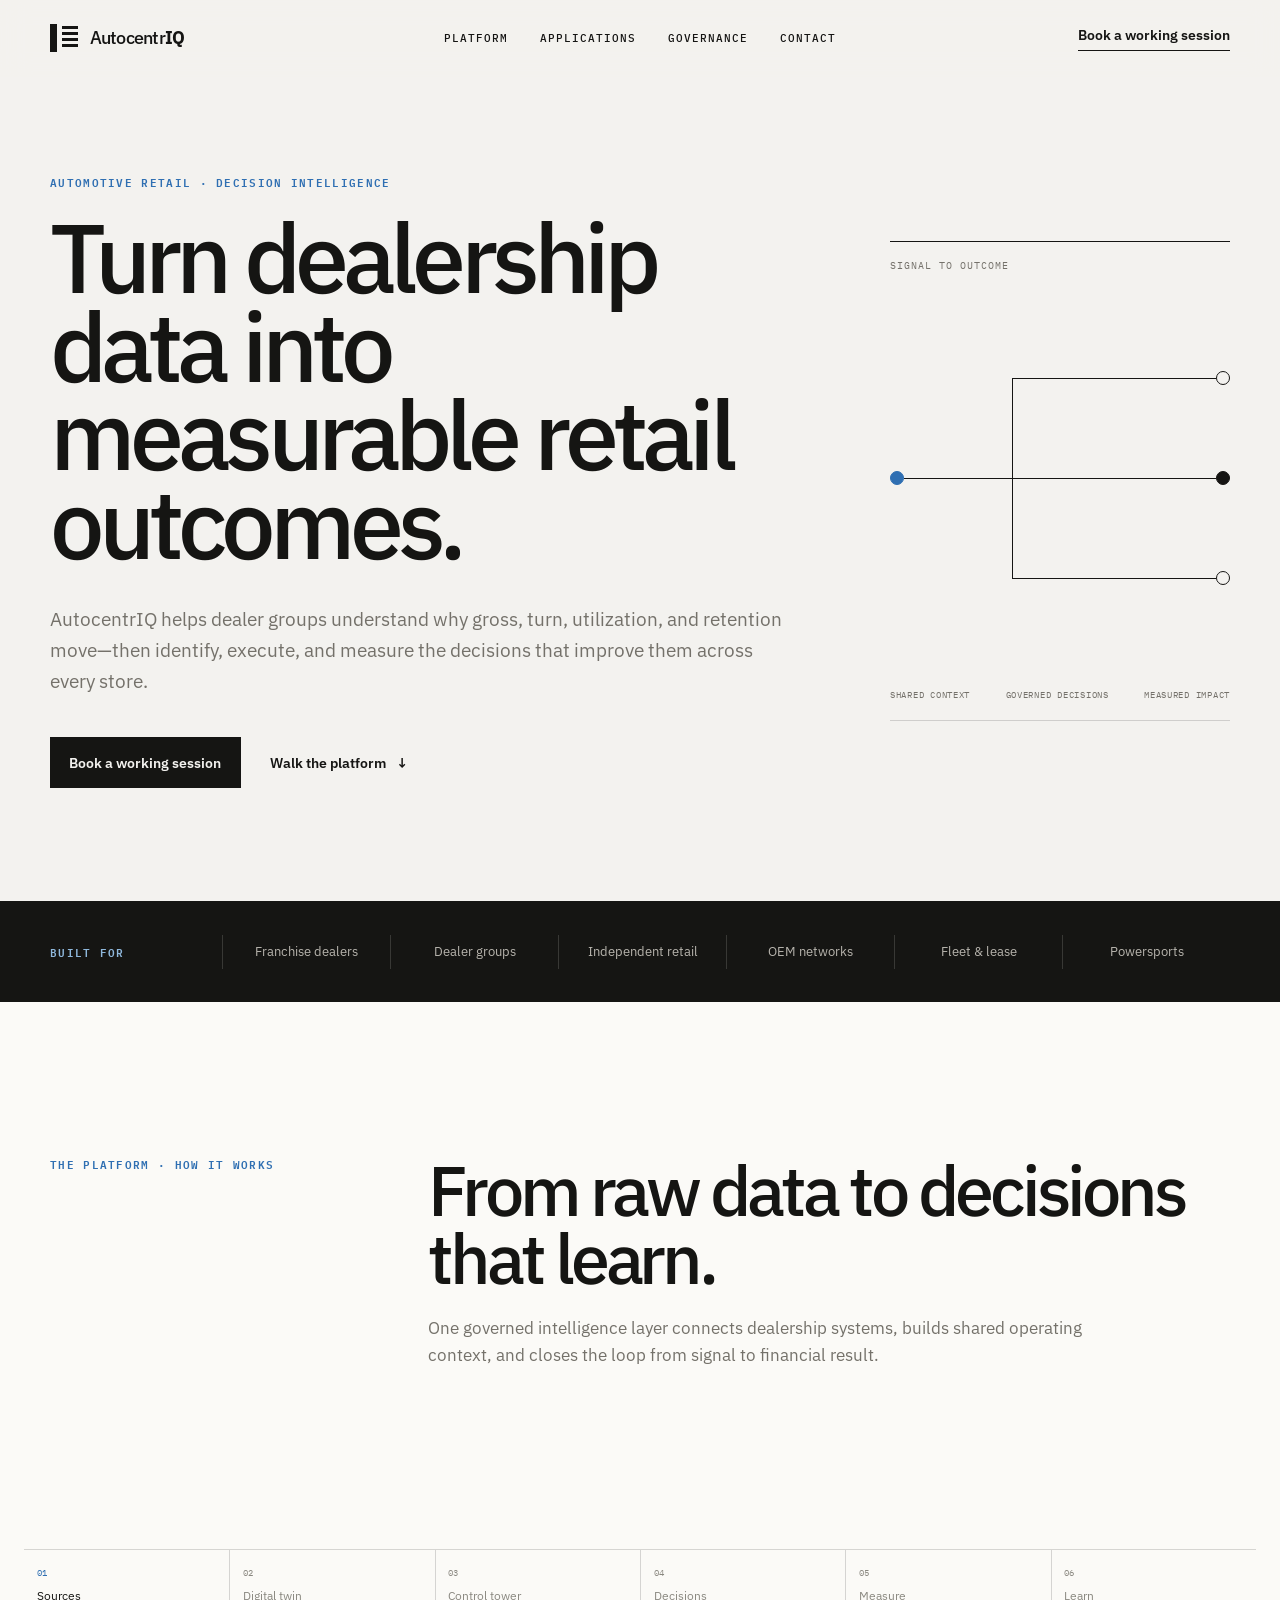
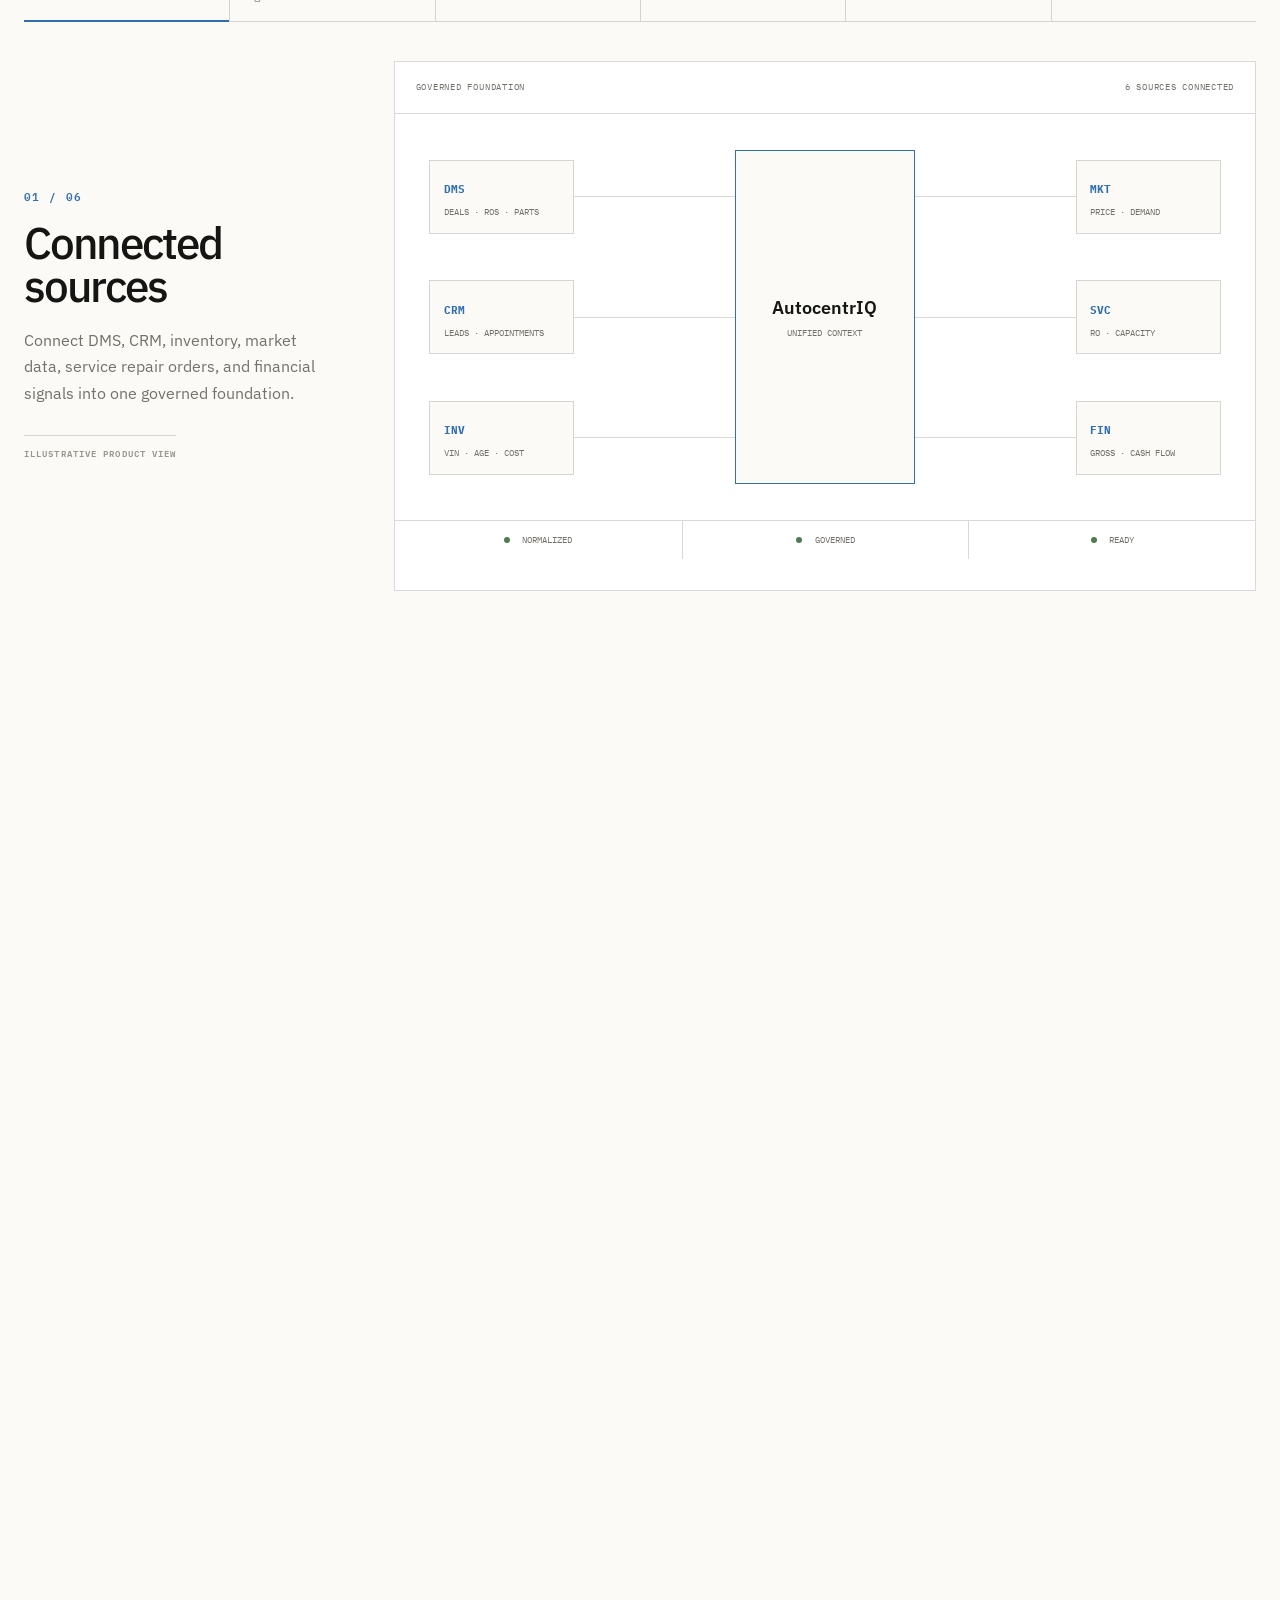
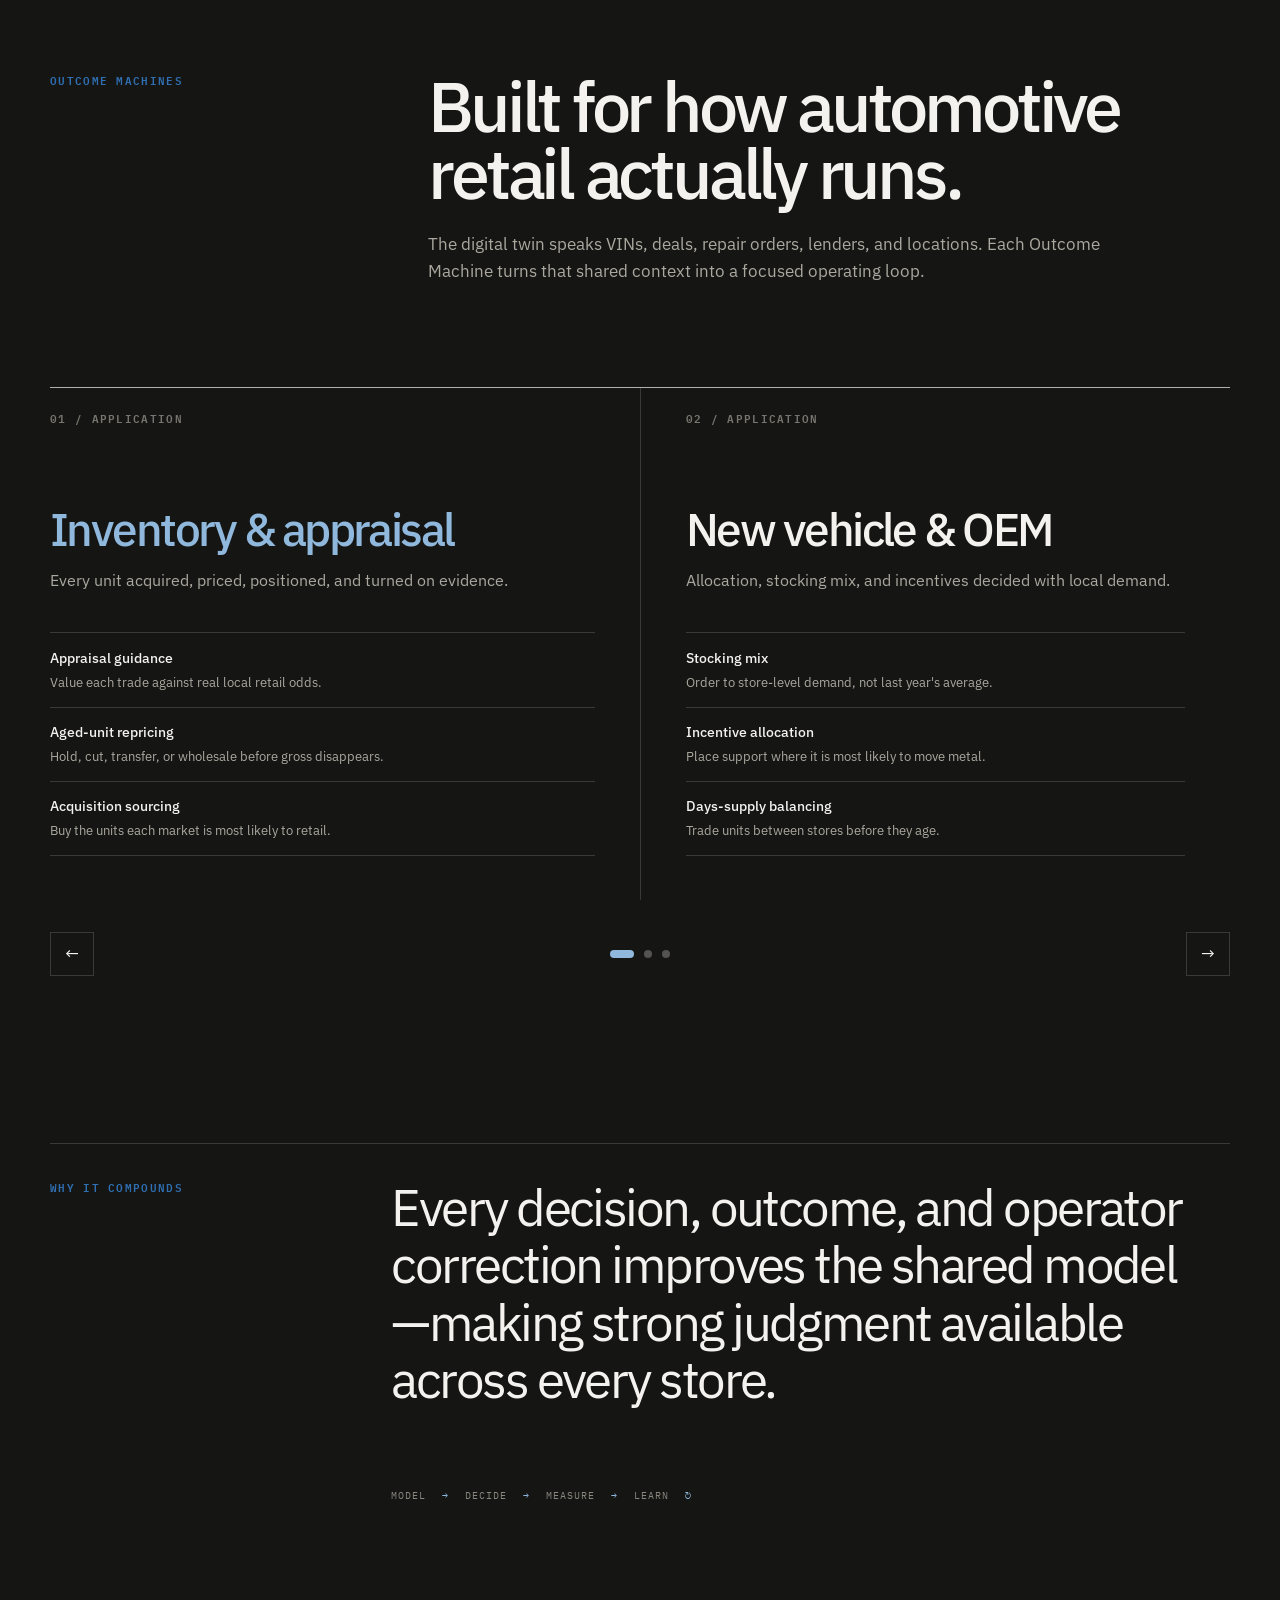
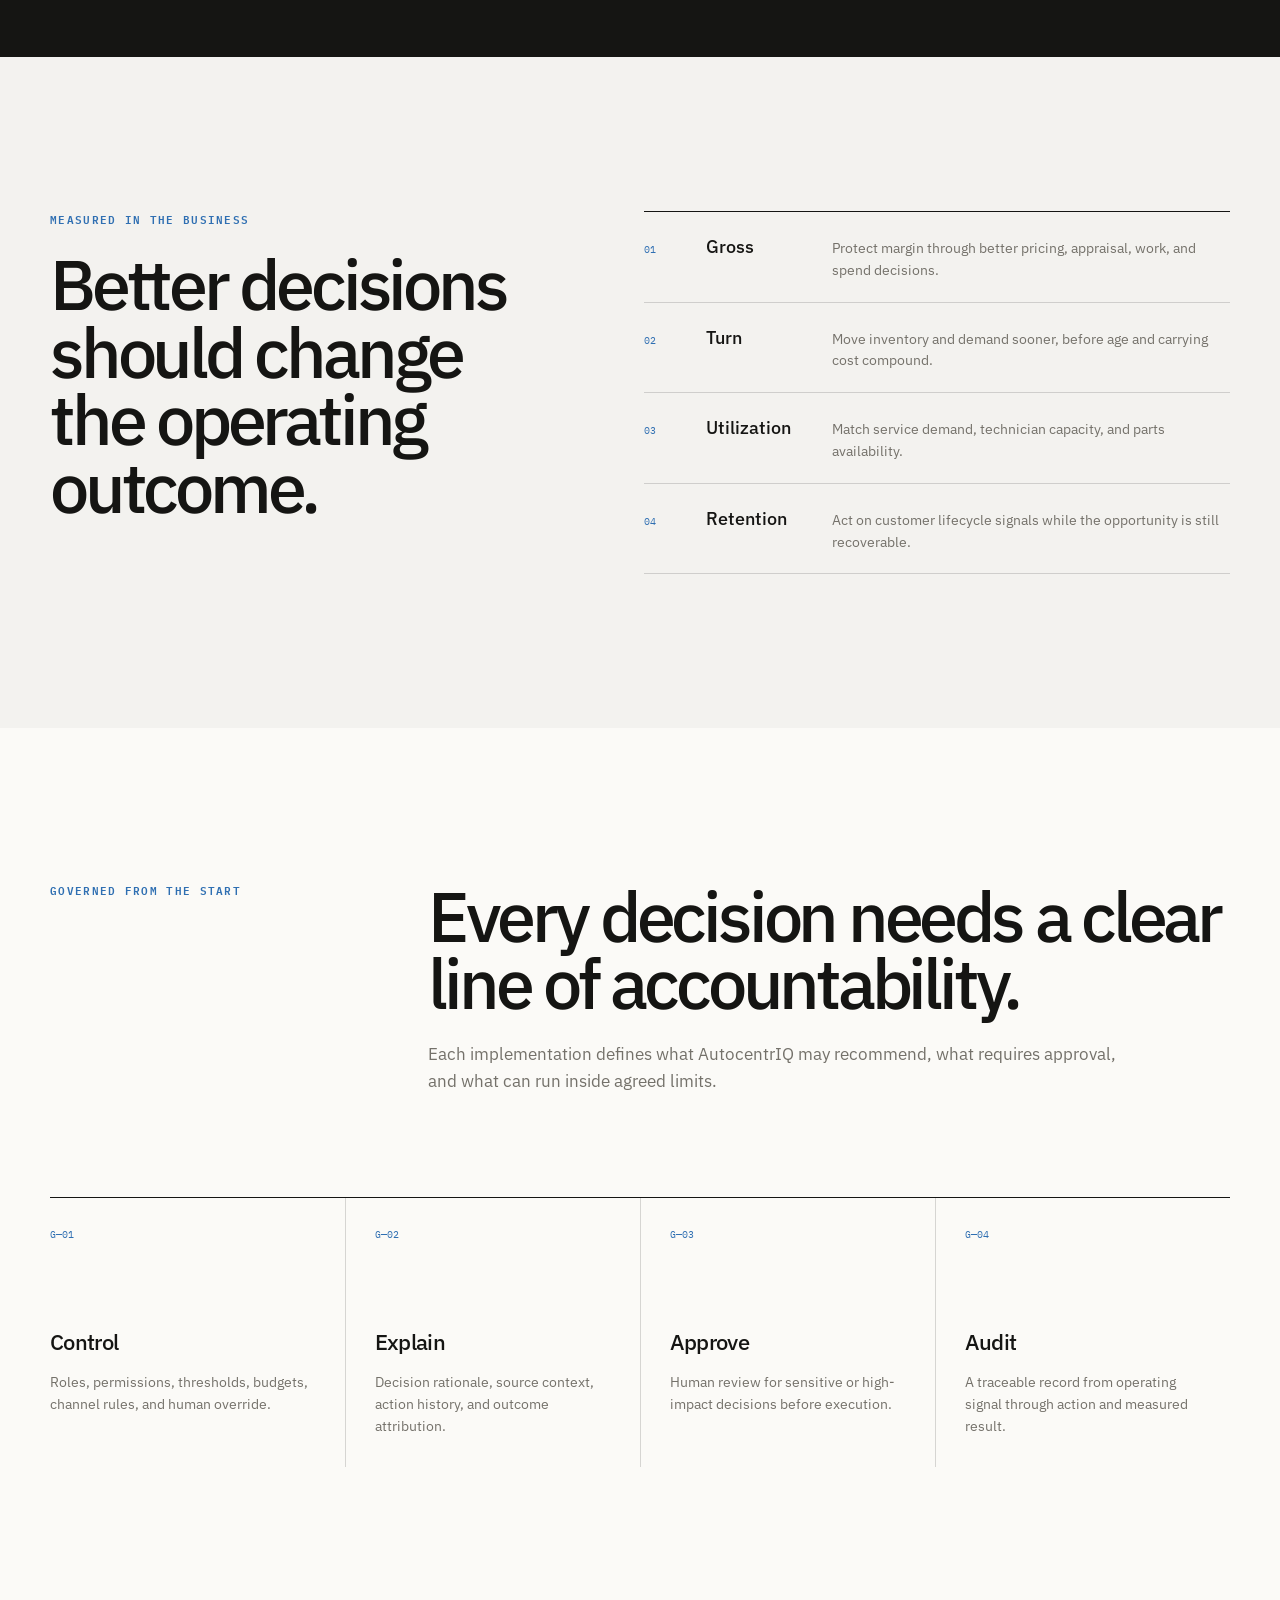
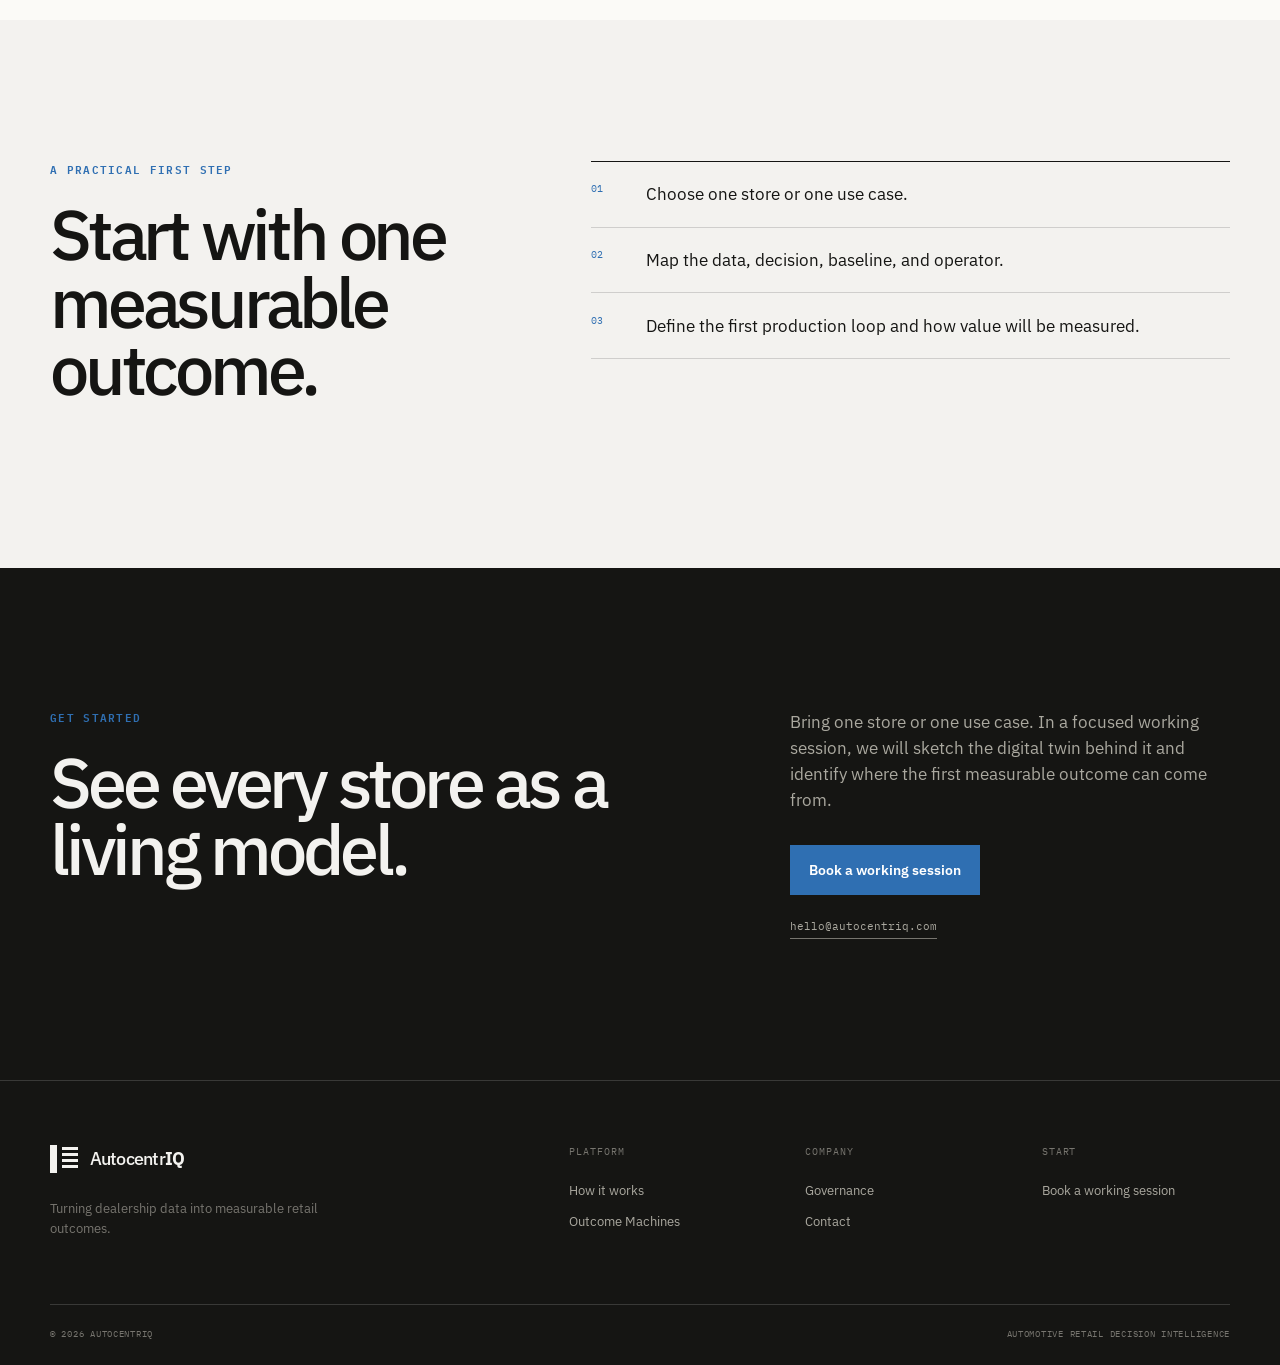
==== commit a9f49ca8: "Replace rooftop terminology with store and location" ====
--- a/index.html
+++ b/index.html
@@ -67,7 +67,7 @@
             <p class="eyebrow">Automotive retail · decision intelligence</p>
             <h1>Turn dealership data into measurable retail outcomes.</h1>
             <p class="hero-lede">
-              AutocentrIQ helps dealer groups understand why gross, turn, utilization, and retention move—then identify, execute, and measure the decisions that improve them across every rooftop.
+              AutocentrIQ helps dealer groups understand why gross, turn, utilization, and retention move—then identify, execute, and measure the decisions that improve them across every store.
             </p>
             <div class="hero-actions">
               <a class="button button-dark" href="mailto:hello@autocentriq.com?subject=AutocentrIQ%20working%20session">Book a working session</a>
@@ -186,17 +186,17 @@
                       <span class="entity-link entity-link-l3" aria-hidden="true"></span>
                       <div class="entity-hub"><span>Shared entity model</span><small>Relationships · definitions · history</small></div>
                       <span class="entity-link entity-link-r1" aria-hidden="true"></span>
-                      <div class="entity entity-rooftop"><span>Rooftop</span><small>Market · performance</small></div>
+                      <div class="entity entity-location"><span>Location</span><small>Market · performance</small></div>
                       <span class="entity-link entity-link-r2" aria-hidden="true"></span>
                       <div class="entity entity-lender"><span>Lender</span><small>Terms · approval</small></div>
                       <span class="entity-link entity-link-r3" aria-hidden="true"></span>
                       <div class="entity entity-ro"><span>Repair order</span><small>Service · parts</small></div>
                     </div>
-                    <div class="twin-attributes"><span>Customer ID · Key</span><span>Phone · PII</span><span>Rooftop · Dimension</span></div>
+                    <div class="twin-attributes"><span>Customer ID · Key</span><span>Phone · PII</span><span>Location · Dimension</span></div>
                   </article>
 
                   <article class="stage-panel" role="tabpanel" id="stage-tower" aria-labelledby="tab-tower" data-stage-panel="2" hidden>
-                    <header class="product-bar"><span>Inventory control tower</span><span>Today · all rooftops</span></header>
+                    <header class="product-bar"><span>Inventory control tower</span><span>Today · all locations</span></header>
                     <div class="tower-kpis">
                       <div><span>Front gross / unit</span><strong>$2,940</strong><small class="positive">▲ $180</small></div>
                       <div><span>Avg. days in stock</span><strong>58 d</strong><small class="risk">▲ 6 d</small></div>
@@ -205,7 +205,7 @@
                     <div class="tower-columns">
                       <div>
                         <p class="ui-label">Signals · 3 active</p>
-                        <div class="signal-item"><i class="risk-dot"></i><span><b>18 units aged 60+ days</b><small>North rooftop · capital at risk</small></span></div>
+                        <div class="signal-item"><i class="risk-dot"></i><span><b>18 units aged 60+ days</b><small>North store · capital at risk</small></span></div>
                         <div class="signal-item"><i></i><span><b>Demand surge · midsize SUV</b><small>Local market views rising</small></span></div>
                         <div class="signal-item"><i></i><span><b>Lead response slipping</b><small>Above target response time</small></span></div>
                       </div>
@@ -269,7 +269,7 @@
                       <span class="orbit-ring ring-outer"></span>
                       <span class="orbit-ring ring-inner"></span>
                     </div>
-                    <p class="learning-caption">The system learns by rooftop, vehicle, customer segment, operating condition, and operator correction.</p>
+                    <p class="learning-caption">The system learns by location, vehicle, customer segment, operating condition, and operator correction.</p>
                   </article>
                 </div>
               </div>
@@ -283,7 +283,7 @@
           <p class="eyebrow">Outcome Machines</p>
           <div>
             <h2>Built for how automotive retail actually runs.</h2>
-            <p>The digital twin speaks VINs, deals, repair orders, lenders, and rooftops. Each Outcome Machine turns that shared context into a focused operating loop.</p>
+            <p>The digital twin speaks VINs, deals, repair orders, lenders, and locations. Each Outcome Machine turns that shared context into a focused operating loop.</p>
           </div>
         </div>
 
@@ -304,7 +304,7 @@
               <h3>New vehicle &amp; OEM</h3>
               <p>Allocation, stocking mix, and incentives decided with local demand.</p>
               <ul>
-                <li><span>Stocking mix</span>Order to rooftop demand, not last year's average.</li>
+                <li><span>Stocking mix</span>Order to store-level demand, not last year's average.</li>
                 <li><span>Incentive allocation</span>Place support where it is most likely to move metal.</li>
                 <li><span>Days-supply balancing</span>Trade units between stores before they age.</li>
               </ul>
@@ -348,9 +348,9 @@
             <article class="application-card">
               <p class="application-index">06 / Application</p>
               <h3>Dealer group operations</h3>
-              <p>One operating picture and one decision language across every rooftop.</p>
-              <ul>
-                <li><span>Rooftop benchmarking</span>Compare stores using the same operating definitions.</li>
+              <p>One operating picture and one decision language across every store.</p>
+              <ul>
+                <li><span>Store benchmarking</span>Compare stores using the same operating definitions.</li>
                 <li><span>Inventory movement</span>Position units where they are most likely to sell.</li>
                 <li><span>Forecast &amp; priorities</span>Align teams around the gaps that change the outcome.</li>
               </ul>
@@ -370,7 +370,7 @@
 
         <div class="shell compounding">
           <p class="eyebrow">Why it compounds</p>
-          <p>Every decision, outcome, and operator correction improves the shared model—making strong judgment available across every rooftop.</p>
+          <p>Every decision, outcome, and operator correction improves the shared model—making strong judgment available across every store.</p>
           <div class="compound-loop" aria-label="Continuous improvement loop">
             <span>Model</span><i>→</i><span>Decide</span><i>→</i><span>Measure</span><i>→</i><span>Learn</span><i>↻</i>
           </div>
@@ -442,7 +442,7 @@
         <div class="shell final-grid">
           <div>
             <p class="eyebrow">Get started</p>
-            <h2>See every rooftop as a living model.</h2>
+            <h2>See every store as a living model.</h2>
           </div>
           <div>
             <p>Bring one store or one use case. In a focused working session, we will sketch the digital twin behind it and identify where the first measurable outcome can come from.</p>
--- a/styles.css
+++ b/styles.css
@@ -356,7 +356,7 @@
 .entity-customer { grid-column: 1; grid-row: 1; }
 .entity-deal { grid-column: 1; grid-row: 2; }
 .entity-vin { grid-column: 1; grid-row: 3; }
-.entity-rooftop { grid-column: 5; grid-row: 1; }
+.entity-location { grid-column: 5; grid-row: 1; }
 .entity-lender { grid-column: 5; grid-row: 2; }
 .entity-ro { grid-column: 5; grid-row: 3; }
 .entity-hub {
